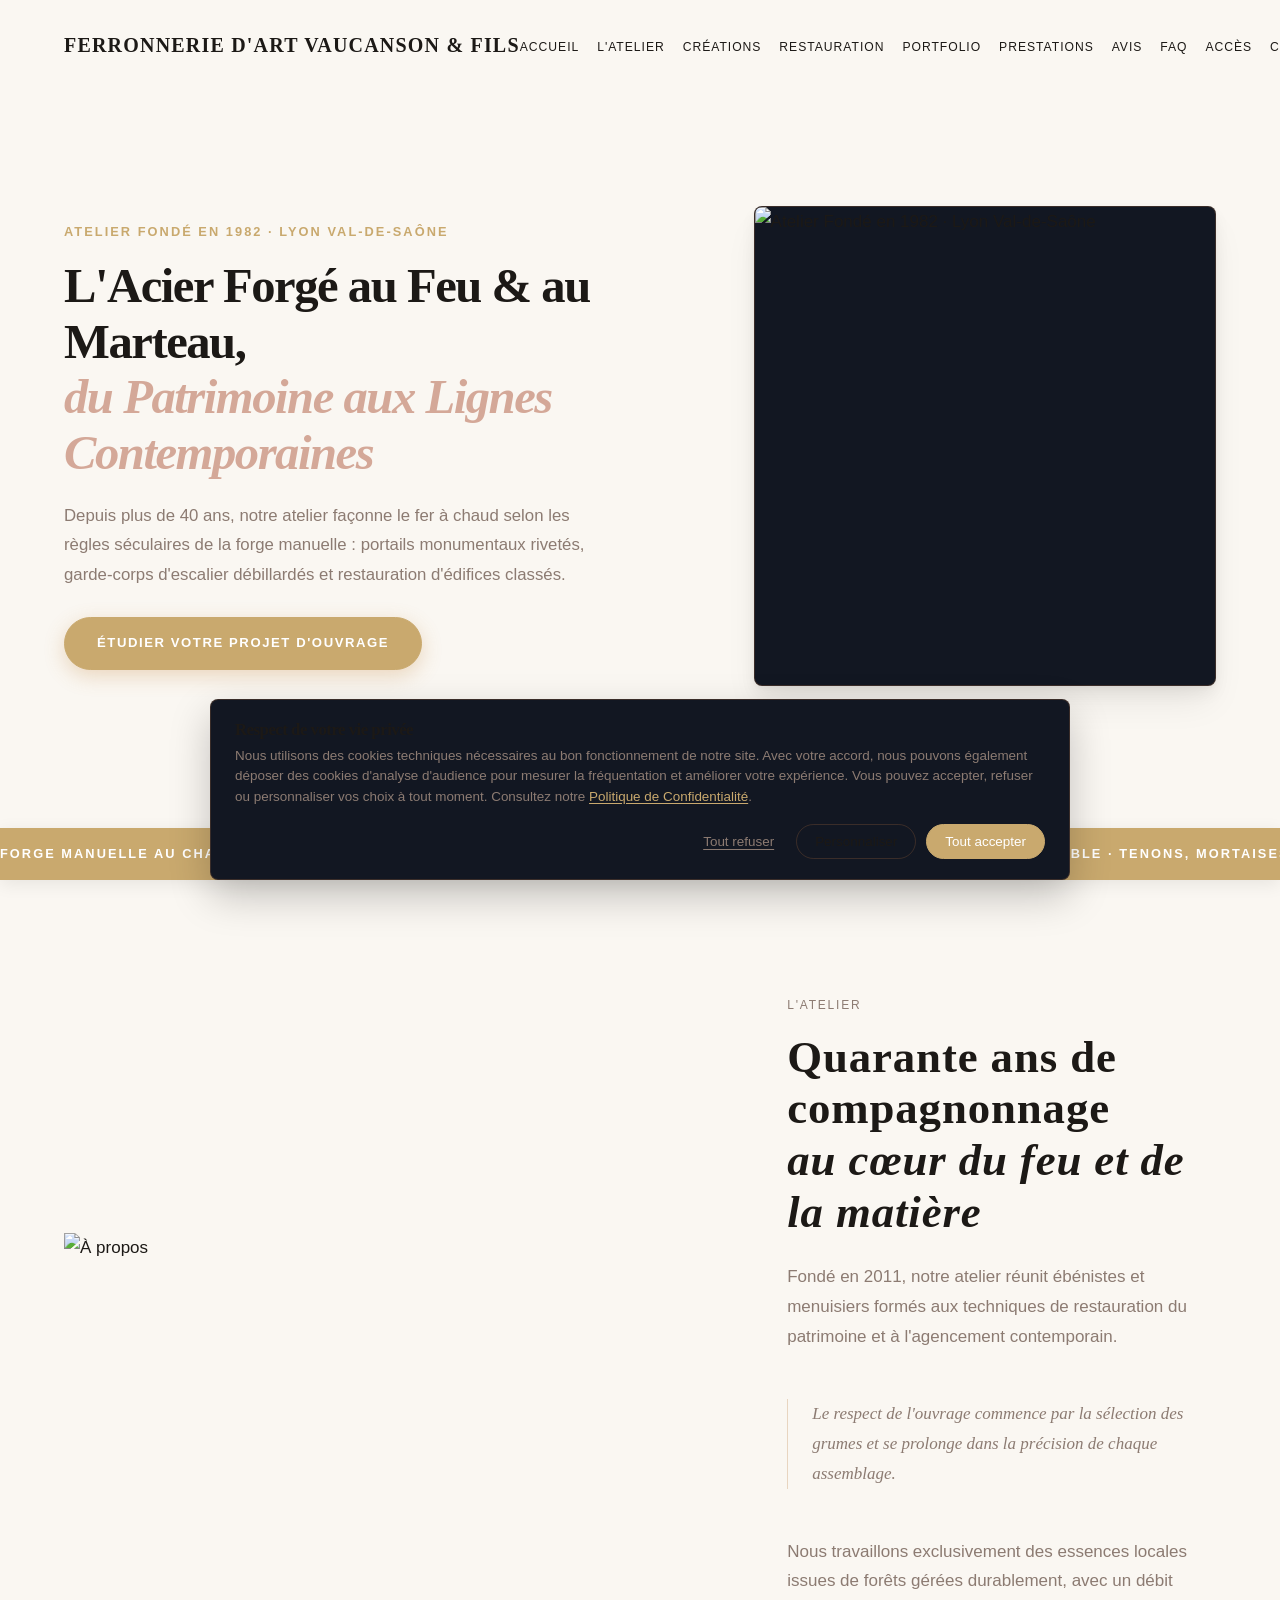
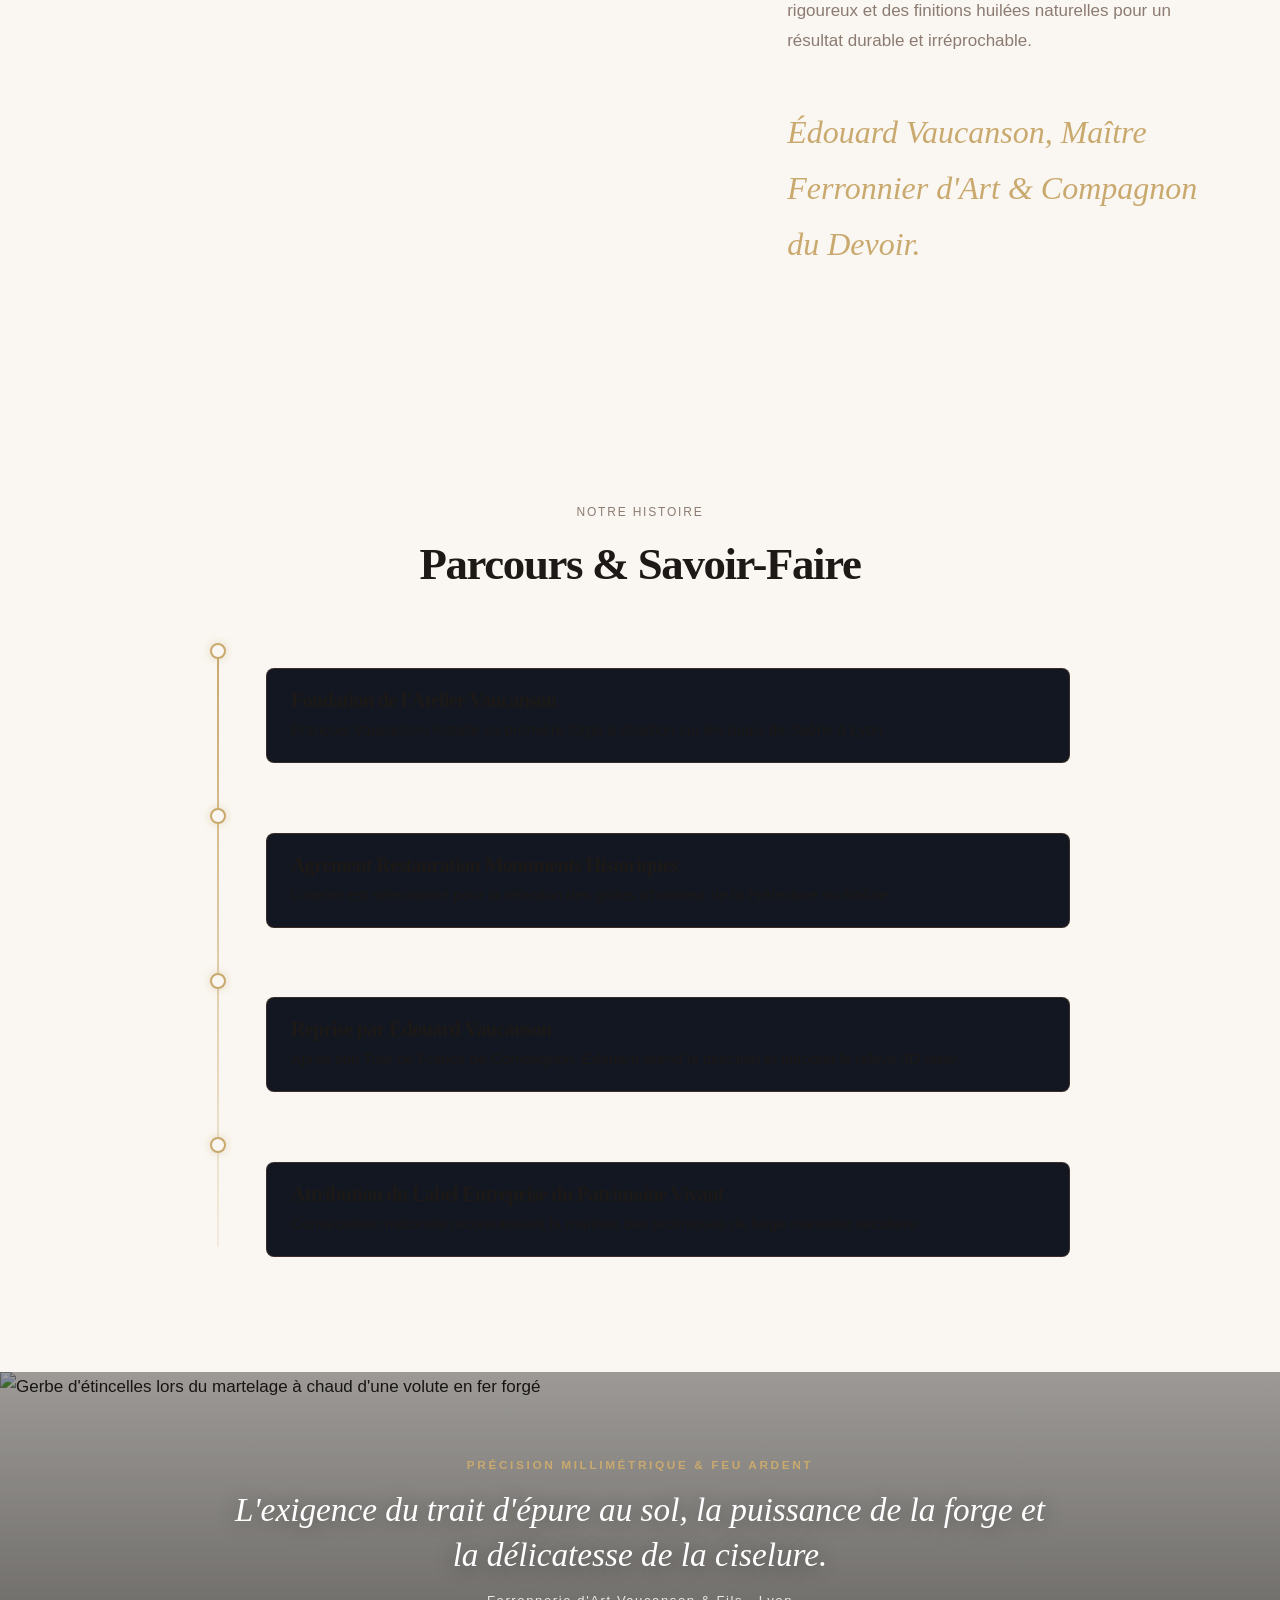
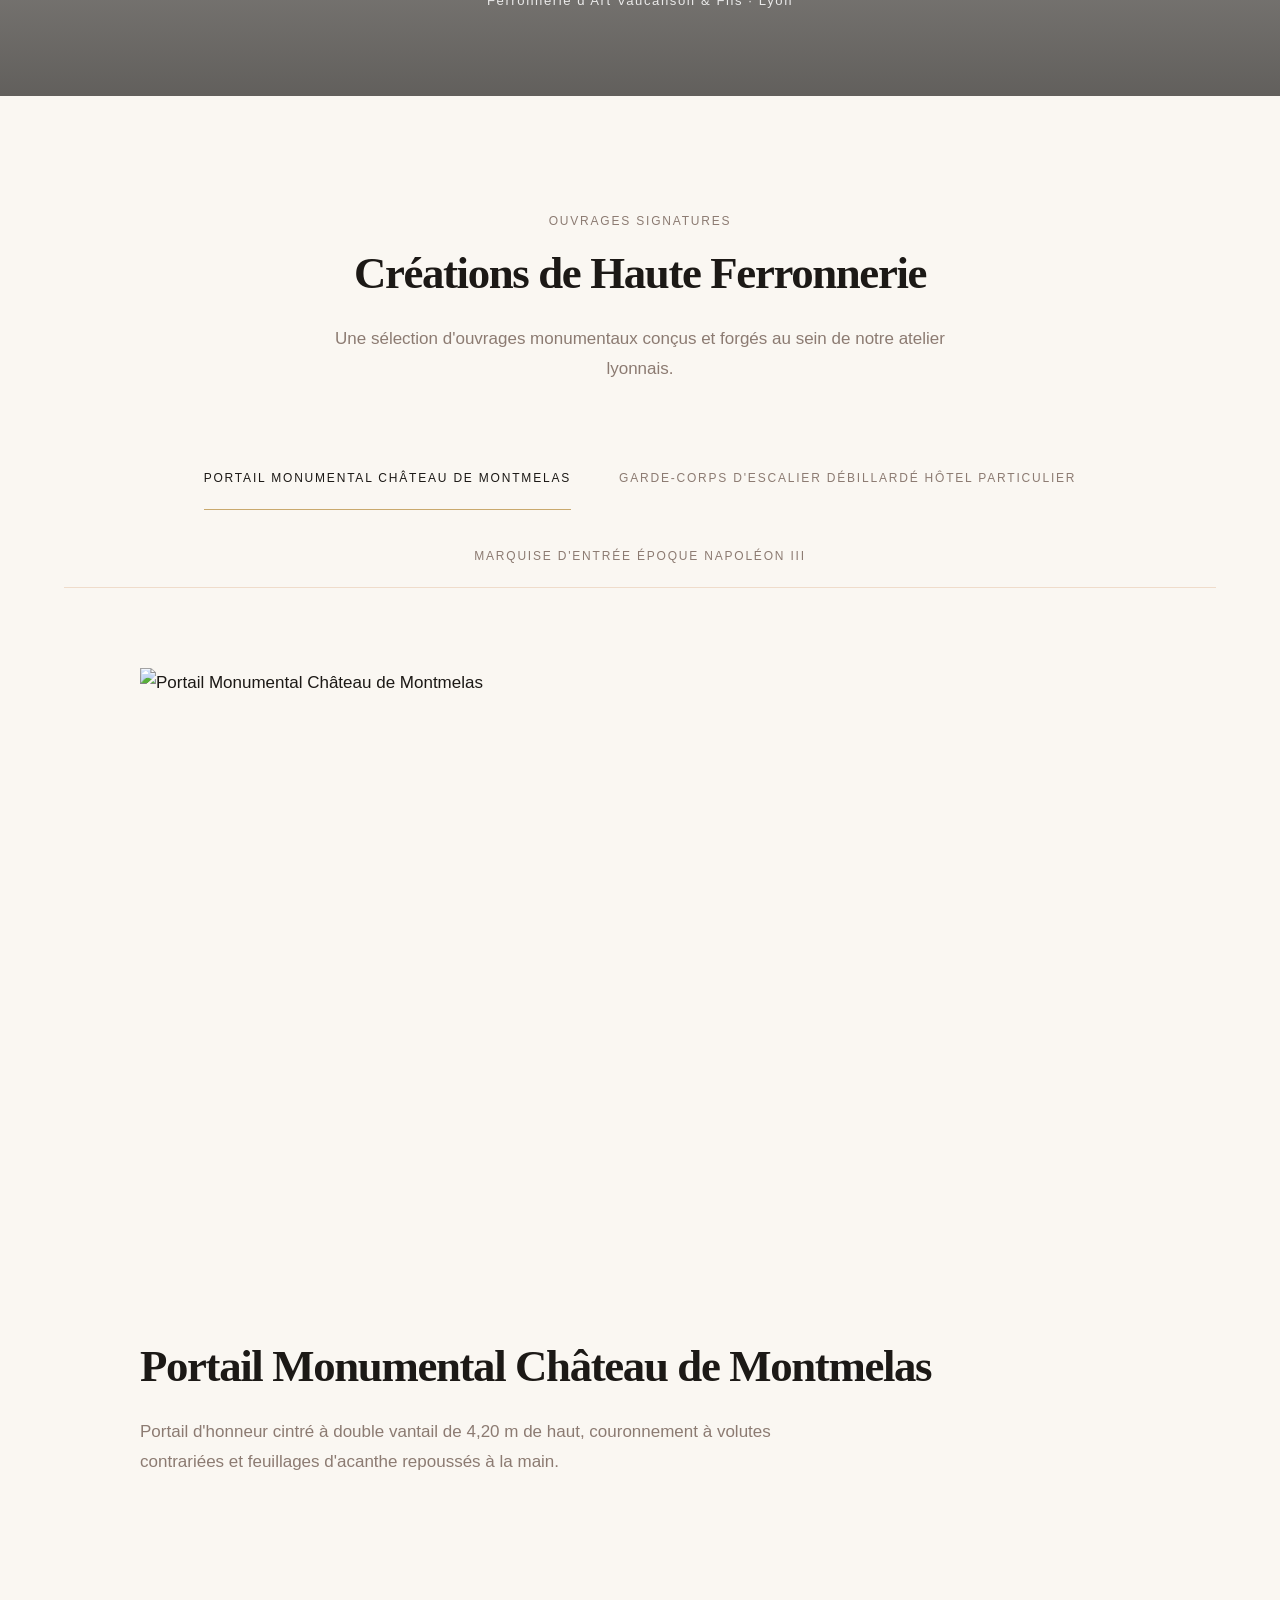
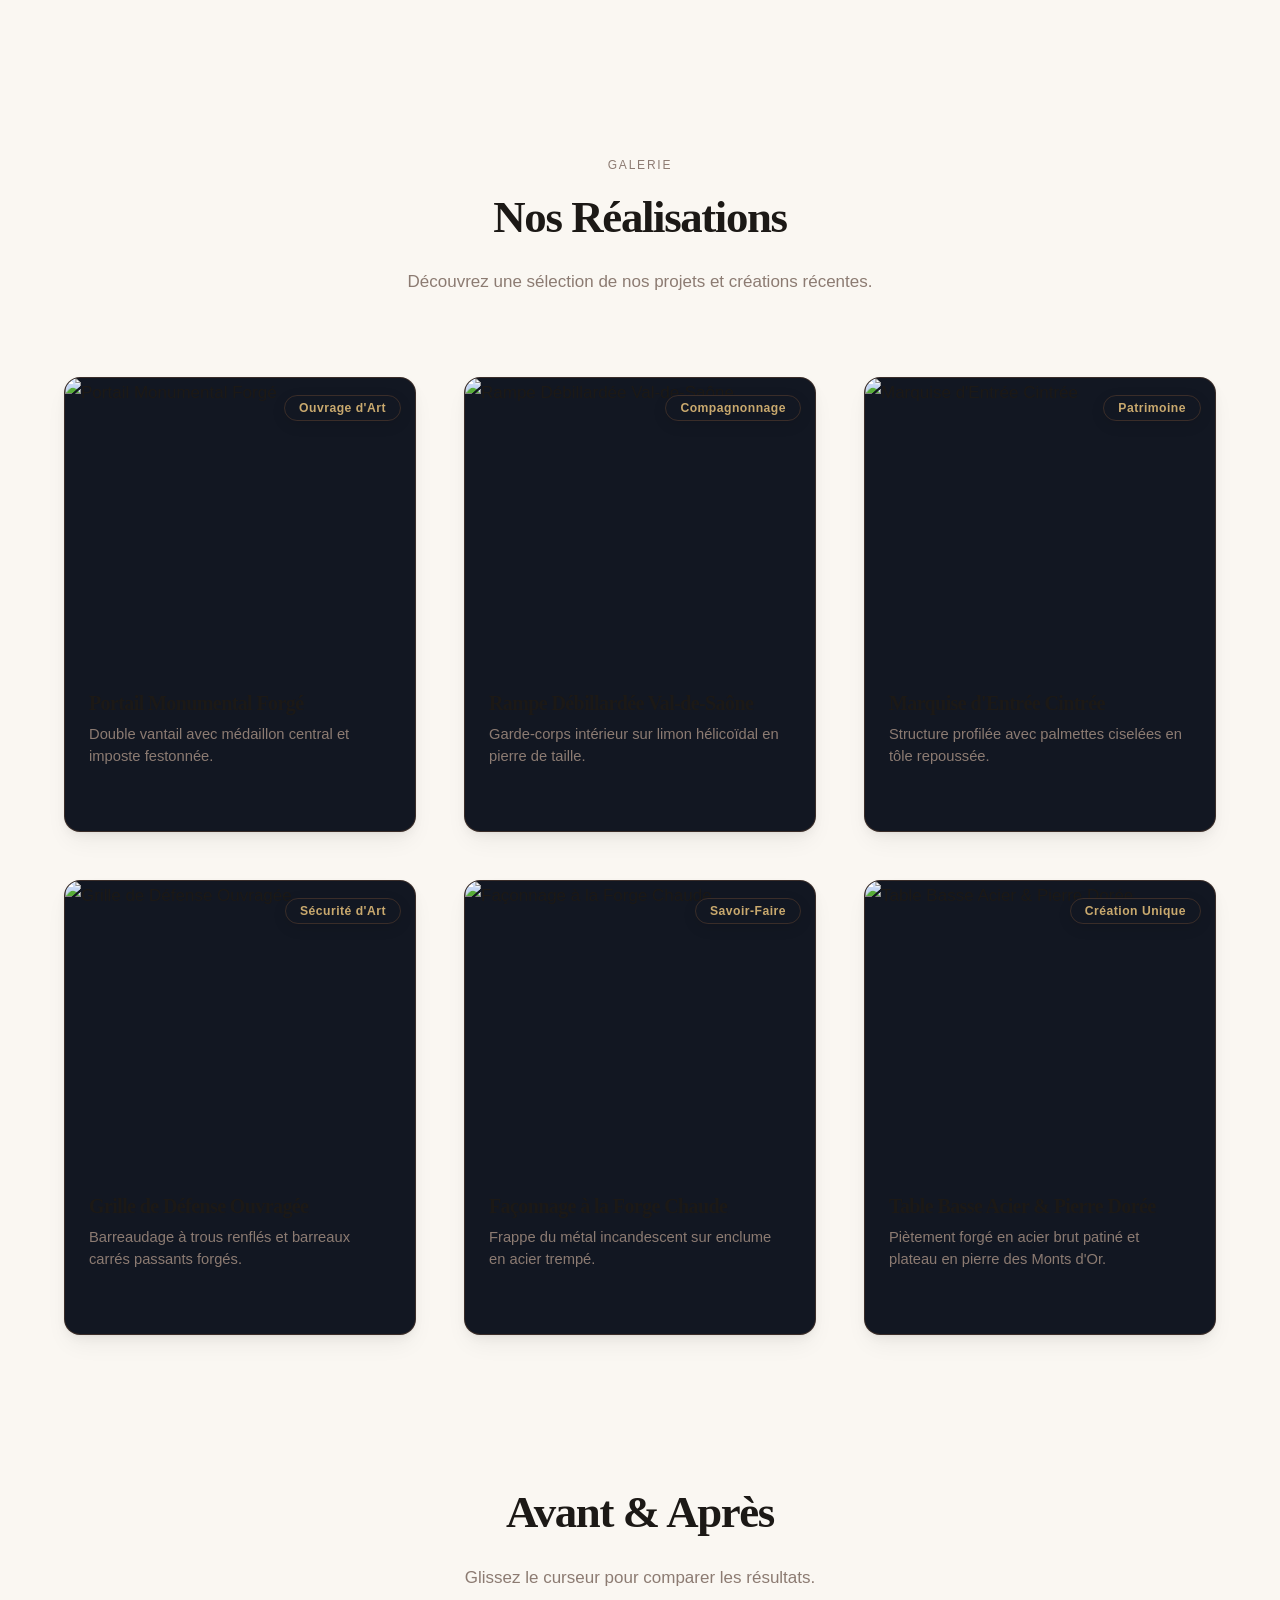
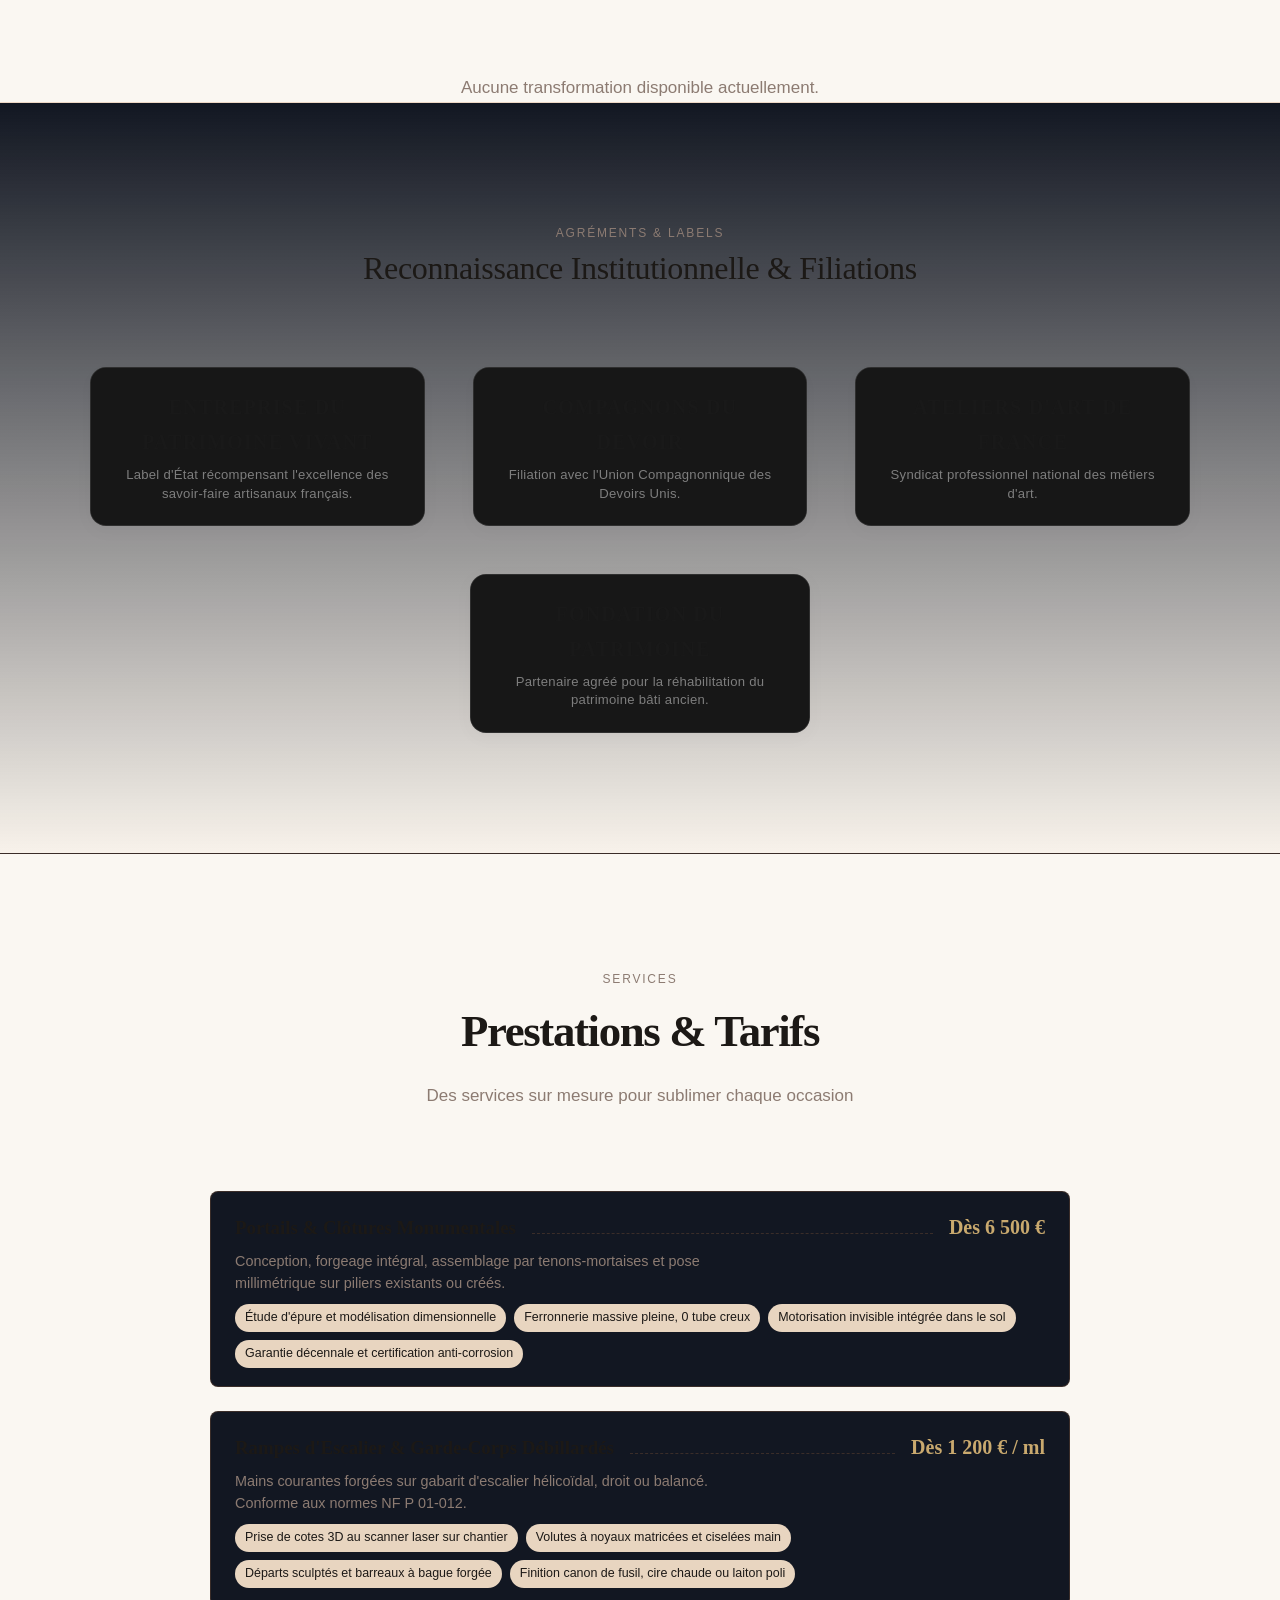
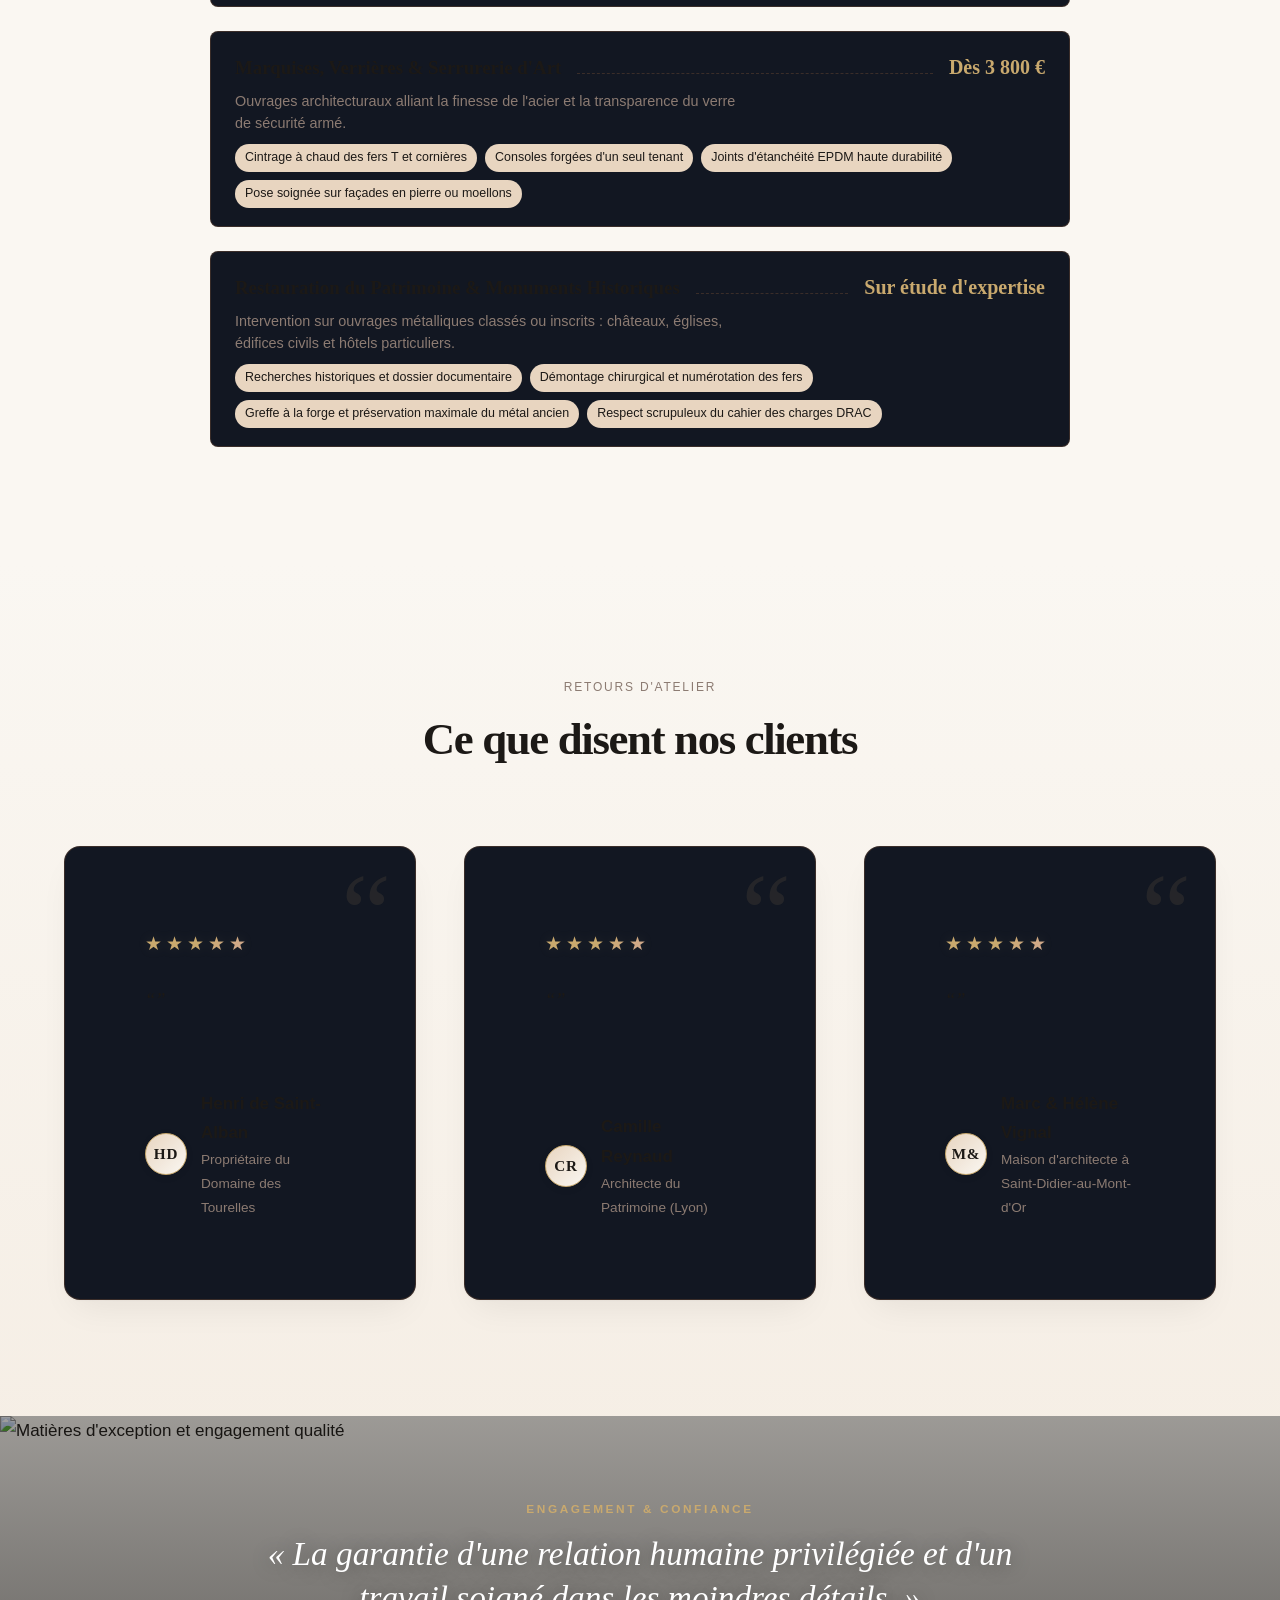
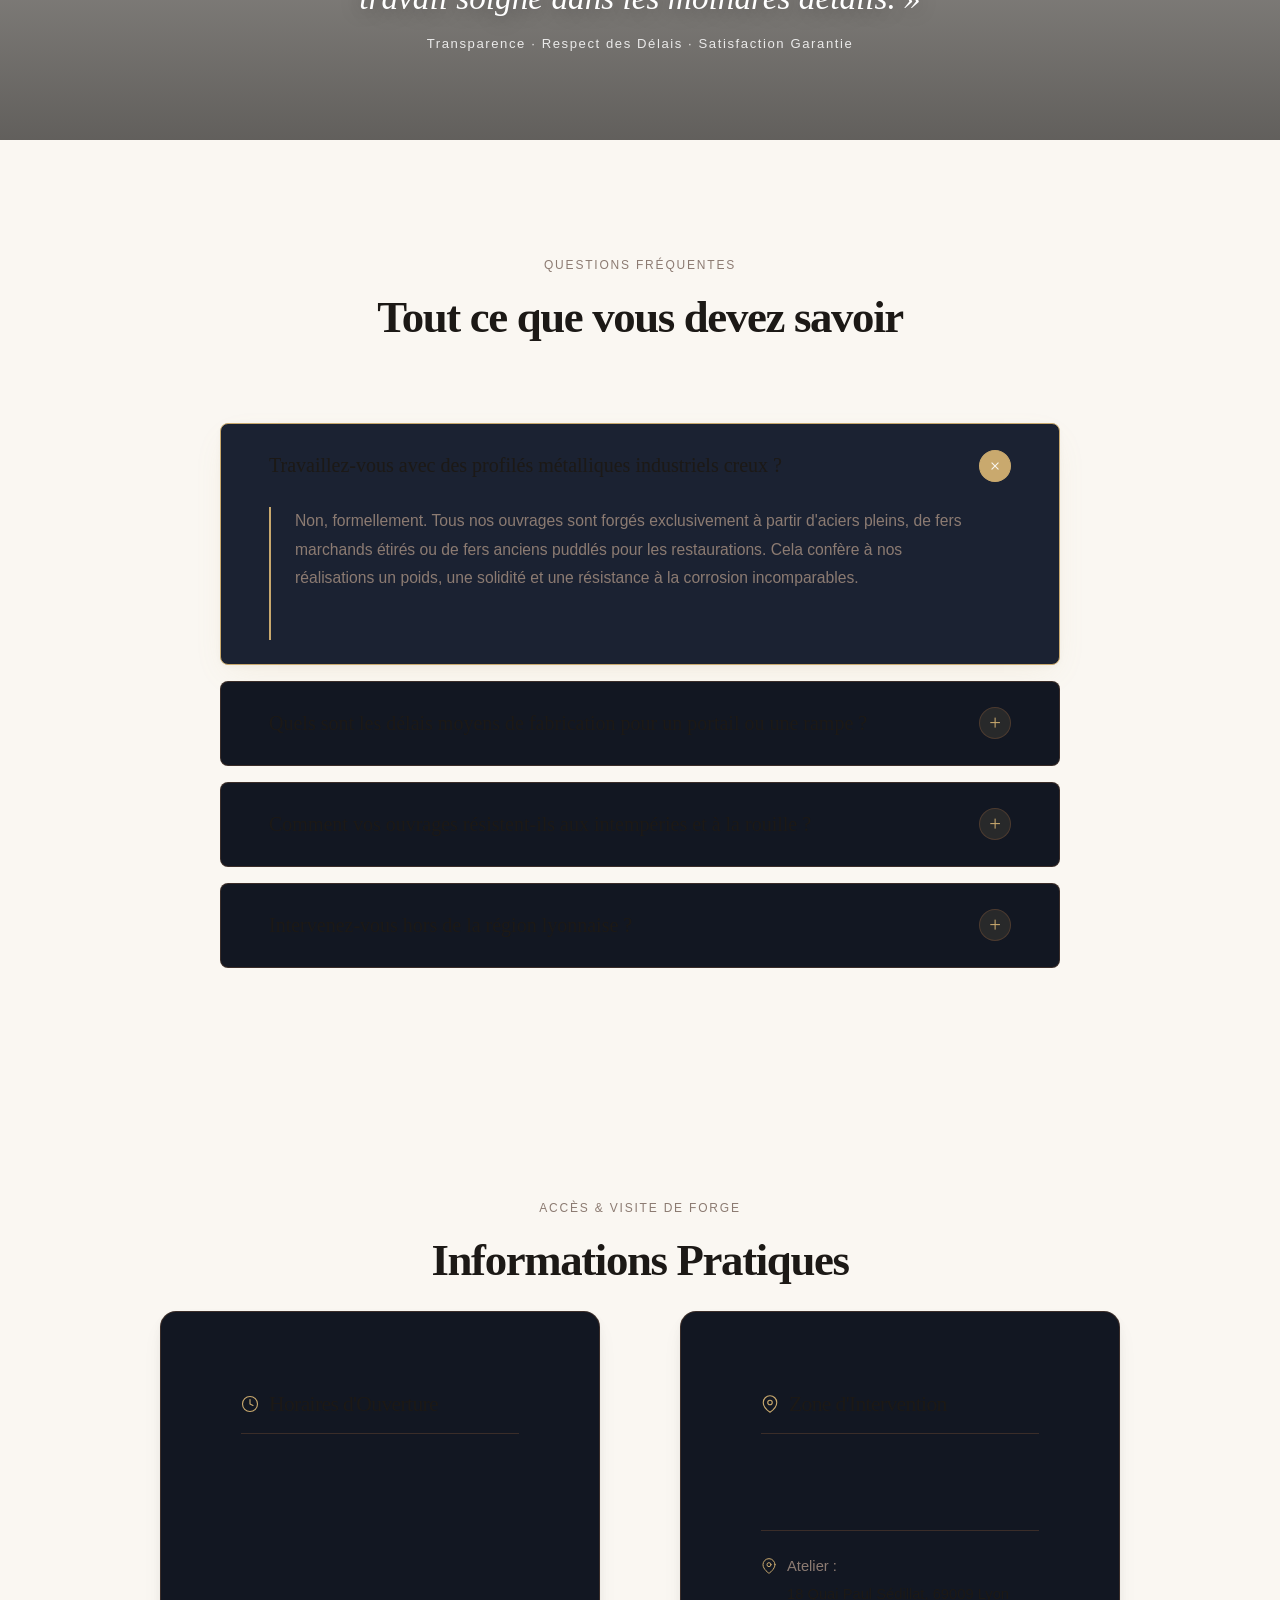
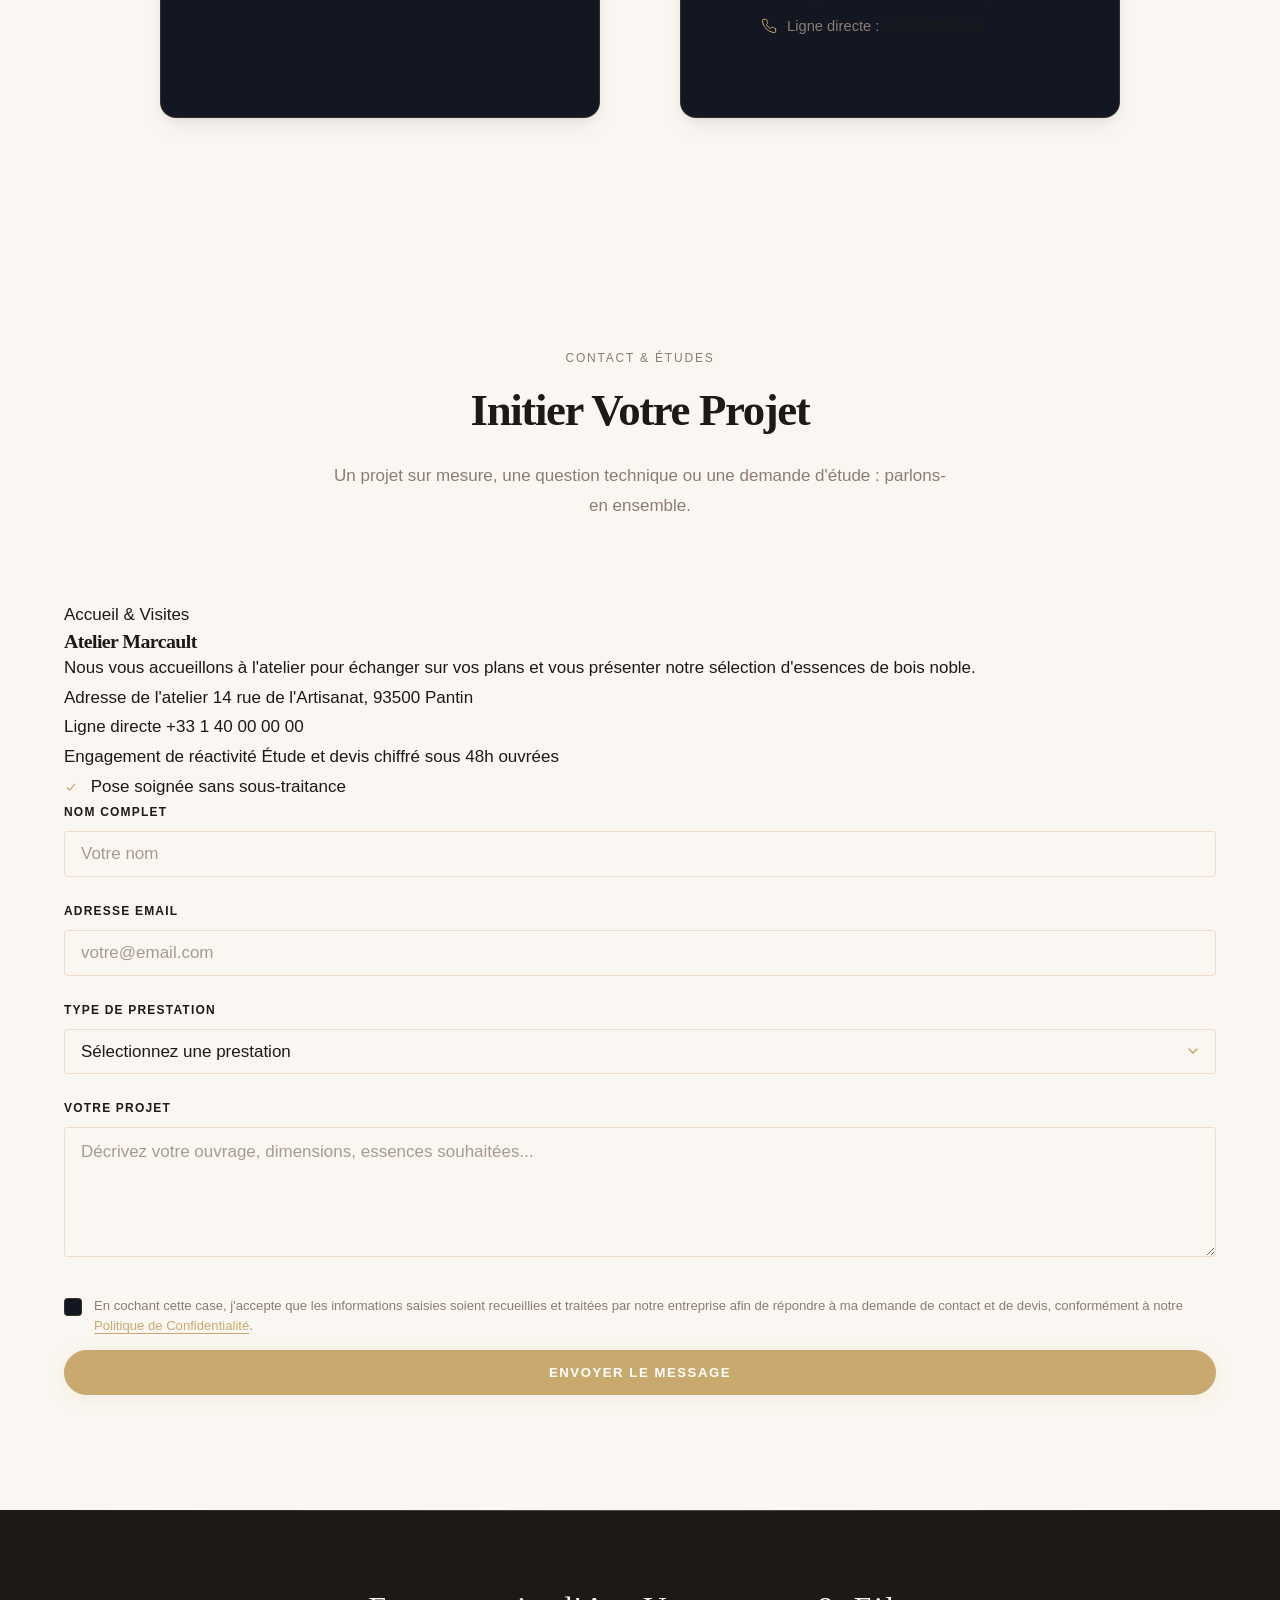
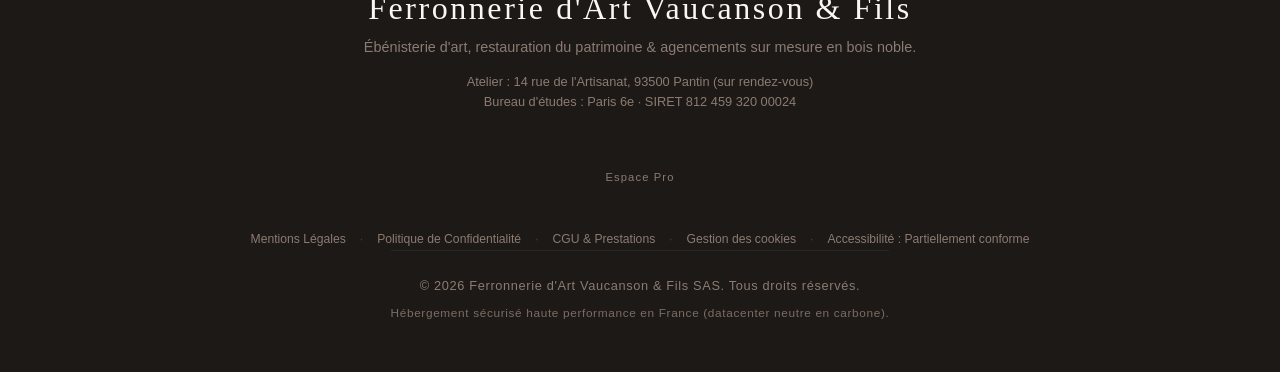
==== index.html @ d4caee3a "Site vitrine Ferronnerie d'Art Vaucanson & Fils (Lyon) — Test 10 Autonome Firebase" ====
<!DOCTYPE html>
<html lang="fr">
<head>
    <meta charset="UTF-8">
    <meta name="viewport" content="width=device-width, initial-scale=1.0">
    <title>Ferronnerie d'Art Vaucanson & Fils | Forge Traditionnelle & Patrimoine Lyon</title>
    <meta name="description" content="Atelier de Maîtres Ferronniers d'Art à Lyon : forge au feu, portails monumentaux, garde-corps débillardés, marquises d'exception et restauration Monuments Historiques.">

    <!-- Google Fonts — Syne + Plus Jakarta Sans -->
    <link rel="preconnect" href="https://fonts.googleapis.com">
    <link rel="preconnect" href="https://fonts.gstatic.com" crossorigin>
    <link href="https://fonts.googleapis.com/css2?family=Plus+Jakarta+Sans:wght@300;400;500;600;700&family=Syne:wght@500;600;700;800&display=swap" rel="stylesheet">

    <!-- Favicon & Identité Visuelle -->
    <link rel="icon" type="image/svg+xml" href="assets/favicon.svg">

    <link rel="stylesheet" href="css/tokens.css">
    <link rel="stylesheet" href="css/public.css">

    <!-- [AUTONOME_ONLY_START] -->
    <!-- Firebase SDK (Firestore) -->
    <script src="https://www.gstatic.com/firebasejs/8.10.1/firebase-app.js"></script>
    <script src="https://www.gstatic.com/firebasejs/8.10.1/firebase-firestore.js"></script>
    <!-- [AUTONOME_ONLY_END] -->
</head>
<body>
    <!-- ═══════════════════════════════════
         NAVBAR
    ═══════════════════════════════════ -->
    <nav class="navbar" id="navbar">
        <div class="navbar-inner">
            <a href="#accueil" class="logo">Vaucanson & Fils</a>
            <ul class="nav-links">
                <li><a href="#accueil">Accueil</a></li>
                <li><a href="#apropos">L'Atelier</a></li>
                <li><a href="#looks">Créations</a></li>
                <li><a href="#glow-slider-section">Restauration</a></li>
                <li><a href="#gallery">Portfolio</a></li>
                <li><a href="#prestations">Prestations</a></li>
                <li><a href="#temoignages">Avis</a></li>
                <li><a href="#faq">FAQ</a></li>
                <li><a href="#infos-pratiques">Accès</a></li>
                <li><a href="#contact">Contact</a></li>
            </ul>
            <div class="nav-actions" style="display:flex; align-items:center; gap:10px;">
                <button type="button" id="langToggle" class="lang-toggle-btn" aria-label="Changer de langue" style="display: none;">
                    <span class="lang-text" id="langToggleText">EN</span>
                </button>
            </div>
            <div class="hamburger" id="hamburger">
                <span></span><span></span><span></span>
            </div>
        </div>
    </nav>

    <!-- ═══════════════════════════════════
         HERO — Cinemagraph / Split Screen
    ═══════════════════════════════════ -->
    <header id="accueil" class="hero">
        <div class="hero-container">
            <div class="hero-content">
                <span class="hero-eyebrow">Atelier Fondé en 1982 · Lyon Val-de-Saône</span>
                <h1>L'Acier Forgé au Feu & au Marteau,<br><em>du Patrimoine aux Lignes Contemporaines</em></h1>
                <p class="hero-description">
                    Depuis plus de 40 ans, notre atelier façonne le fer à chaud selon les règles séculaires de la forge manuelle : portails monumentaux rivetés, garde-corps d'escalier débillardés et restauration d'édifices classés.
                </p>
                <div class="hero-cta-group">
                    <a href="#contact" class="btn-primary" id="hero-cta">Étudier votre projet d'ouvrage</a>
                </div>
            </div>

            <div class="hero-media">
                <img src="https://images.unsplash.com/photo-1504917599217-d4dc5ebe6122?auto=format&fit=crop&w=1920&q=80"
                     alt="Forgeage au marteau-pilon et enclume à la Ferronnerie Vaucanson"
                     fetchpriority="high">
            </div>
        </div>

        <div class="hero-overlay"></div>

        <div class="hero-scroll-indicator">
            <span>Découvrir</span>
            <div class="scroll-line"></div>
        </div>
    </header>

    <!-- ═══════════════════════════════════
         TICKER BANNER (Bandeau Défilant Éditorial)
    ═══════════════════════════════════ -->
    <div class="ticker-banner" id="banderole-ticker" aria-hidden="true">
        <div class="ticker-track">
            <div class="ticker-content" id="ticker-content-primary">
                <span>CHÊNE MASSIF DE FRANCE</span>
                <span class="bullet">·</span>
                <span>NOYER & FRÊNE D'ORIGINE CONTRÔLÉE</span>
                <span class="bullet">·</span>
                <span>ASSEMBLAGES TRADITIONNELS À TENONS</span>
                <span class="bullet">·</span>
                <span>ATELIER DE FABRICATION EN ÎLE-DE-FRANCE</span>
                <span class="bullet">·</span>
                <span>DEVIS CHIFFRÉ & DÉTAILLÉ SOUS 48H</span>
                <span class="bullet">·</span>
            </div>
            <div class="ticker-content" id="ticker-content-secondary" aria-hidden="true">
                <span>CHÊNE MASSIF DE FRANCE</span>
                <span class="bullet">·</span>
                <span>NOYER & FRÊNE D'ORIGINE CONTRÔLÉE</span>
                <span class="bullet">·</span>
                <span>ASSEMBLAGES TRADITIONNELS À TENONS</span>
                <span class="bullet">·</span>
                <span>ATELIER DE FABRICATION EN ÎLE-DE-FRANCE</span>
                <span class="bullet">·</span>
                <span>DEVIS CHIFFRÉ & DÉTAILLÉ SOUS 48H</span>
                <span class="bullet">·</span>
            </div>
        </div>
    </div>

    <!-- ═══════════════════════════════════
         ABOUT — Split Screen
    ═══════════════════════════════════ -->
    <section id="apropos" class="section">
        <div class="container about-container">
            <div class="about-image reveal about-image-parallax">
                <img src="https://images.unsplash.com/photo-1497366216548-37526070297c?auto=format&fit=crop&w=800&q=80"
                     alt="Présentation de l'atelier de menuiserie"
                     loading="lazy"
                     class="parallax-element"
                     data-parallax-speed="0.08">
            </div>
            <div class="about-text reveal">
                <span class="eyebrow">L'Atelier</span>
                <h2>Quinze années de pratique,<br>au service de la belle matière</h2>
                <p>Fondé en 2011, notre atelier réunit ébénistes et menuisiers formés aux techniques de restauration du patrimoine et à l'agencement contemporain.</p>

                <p class="pull-quote">Le respect de l'ouvrage commence par la sélection des grumes et se prolonge dans la précision de chaque assemblage.</p>

                <p>Nous travaillons exclusivement des essences locales issues de forêts gérées durablement, avec un débit rigoureux et des finitions huilées naturelles pour un résultat durable et irréprochable.</p>

                <div class="about-signature" id="about-signature">Julien Marcault, Maître Artisan.</div>
            </div>
        </div>
    </section>

    <!-- ═══════════════════════════════════
         TIMELINE / HISTORIQUE & PARCOURS (CAND-04 - Optionnel)
    ═══════════════════════════════════ -->
    <section id="parcours" class="section section-timeline" style="display: none;">
        <div class="container">
            <span class="eyebrow section-eyebrow" style="text-align:center;">Notre Histoire</span>
            <h2 class="section-title">Parcours & Savoir-Faire</h2>
            <div class="timeline-container" id="timeline-container">
                <!-- Injecté dynamiquement par SectionRenderer -->
            </div>
        </div>
    </section>

    <!-- ═══════════════════════════════════
         CINEMAGRAPH TRANSITION — BANNER 1
    ═══════════════════════════════════ -->
    <div class="cine-banner" id="banderole-transition-1">
        <img src="https://images.unsplash.com/photo-1513694203232-719a280e022f?auto=format&fit=crop&w=1920&q=80"
             alt="Visuel d'ambiance et savoir-faire"
             loading="lazy">
        <div class="cine-banner-overlay"></div>
        <div class="cine-banner-content">
            <span class="cine-banner-eyebrow">Excellence & Passion</span>
            <p class="cine-banner-quote">« Allier l'exigence du geste artisanal à l'émotion d'un service d'exception. »</p>
            <span class="cine-banner-author">Atelier Artisanal · Qualité & Authenticité</span>
        </div>
    </div>

    <!-- ═══════════════════════════════════
         LOOKS SIGNATURE — Editorial (Optionnel)
    ═══════════════════════════════════ -->
    <section id="looks" class="section looks-section">
        <div class="container">
            <span class="eyebrow reveal" style="text-align:center;">Collection</span>
            <h2 class="section-title reveal">Créations Signatures</h2>
            <p class="section-subtitle reveal">Découvrez une sélection de nos créations et styles exclusifs.</p>

            <!-- Editorial Tabs -->
            <div class="looks-tabs reveal" id="looks-tabs" role="tablist">
                <!-- Dynamically generated -->
            </div>

            <!-- Look Panels -->
            <div class="looks-panels" id="looks-panels">
                <p style="text-align:center; color:var(--color-text-muted, var(--texte-secondaire));">Chargement des looks...</p>
            </div>
        </div>
    </section>

    <!-- ═══════════════════════════════════
         GALERIE PORTFOLIO (Dynamique)
    ═══════════════════════════════════ -->
    <section id="gallery" class="section gallery-section">
        <div class="container">
            <span class="eyebrow reveal" style="text-align:center;">Galerie</span>
            <h2 class="section-title reveal">Nos Réalisations</h2>
            <p class="section-subtitle reveal">Découvrez une sélection de nos projets et créations récentes.</p>
            <div class="gallery-grid reveal-stagger" id="gallery-grid">
                <div style="grid-column: 1/-1; text-align: center; color: var(--color-text-muted, var(--texte-secondaire));">Chargement de la galerie...</div>
            </div>
        </div>
    </section>

    <!-- ═══════════════════════════════════
         GLOW SLIDER — Avant/Après
    ═══════════════════════════════════ -->
    <section class="section glow-slider-section" id="glow-slider-section">
        <div class="container">
            <span class="eyebrow reveal" style="text-align:center;">Comparateur</span>
            <h2 class="section-title reveal">Avant & Après</h2>
            <p class="section-subtitle reveal">Glissez le curseur pour comparer les résultats.</p>
        </div>

        <div class="container">
            <!-- Dynamic sliders container -->
            <div id="ba-sliders-container">
                <p style="text-align:center; color:var(--color-text-muted, var(--texte-secondaire));">Chargement des transformations...</p>
            </div>

            <!-- Navigation dots for multiple sliders -->
            <div class="ba-nav" id="ba-nav" style="display:none;">
                <!-- Generated dynamically -->
            </div>
        </div>
    </section>

    <!-- ═══════════════════════════════════
         MARQUES PARTENAIRES & PRODUITS D'EXCEPTION (Optionnel)
    ═══════════════════════════════════ -->
    <section id="partenaires" class="section-partners">
        <div class="container">
            <span class="eyebrow reveal" style="text-align:center;">Labels & Réseau</span>
            <h2 class="partners-title reveal">Partenaires & Engagements</h2>
            <div class="partners-grid reveal-stagger" id="partners-grid">
                <!-- Injecté dynamiquement par SectionRenderer -->
            </div>
        </div>
    </section>

    <!-- ═══════════════════════════════════
         MÉTHODE / PROCESSUS EN ÉTAPES (Optionnel)
    ═══════════════════════════════════ -->
    <section id="methode" class="section section-process">
        <div class="container">
            <span class="eyebrow section-eyebrow" style="text-align:center;">Notre approche</span>
            <h2 class="section-title">Une méthode claire & éprouvée</h2>
            <div class="process-grid" id="process-grid">
                <!-- Injecté dynamiquement par SectionRenderer -->
            </div>
        </div>
    </section>

    <!-- ═══════════════════════════════════
         PRESTATIONS
    ═══════════════════════════════════ -->
    <section id="prestations" class="section">
        <div class="container">
            <span class="eyebrow reveal" style="text-align:center;">Services</span>
            <h2 class="section-title reveal">Prestations & Tarifs</h2>
            <p class="section-subtitle reveal">Des services sur mesure pour sublimer chaque occasion</p>
            <div class="services-grid reveal-stagger" id="services-grid">
                <!-- Injecté dynamiquement par JS -->
                <div style="grid-column: 1/-1; text-align: center; color: var(--color-text-muted, var(--texte-secondaire));">Chargement des prestations...</div>
            </div>
        </div>
    </section>

    <!-- ═══════════════════════════════════
         TÉMOIGNAGES & AVIS CLIENTS (Optionnel)
    ═══════════════════════════════════ -->
    <section id="temoignages" class="section section-testimonials">
        <div class="container">
            <span class="eyebrow" style="text-align:center;">Retours d'Atelier</span>
            <h2 class="section-title">Ce que disent nos clients</h2>
            <div class="testimonials-grid" id="testimonials-grid">
                <!-- Injecté dynamiquement par SectionRenderer -->
            </div>
        </div>
    </section>

    <!-- ═══════════════════════════════════
         CINEMAGRAPH TRANSITION — BANNER 2 (Réassurance & Engagement)
    ═══════════════════════════════════ -->
    <div class="cine-banner" id="banderole-transition-2">
        <img src="https://images.unsplash.com/photo-1542838132-92c53300491e?auto=format&fit=crop&w=1920&q=80"
             alt="Matières d'exception et engagement qualité"
             loading="lazy">
        <div class="cine-banner-overlay"></div>
        <div class="cine-banner-content">
            <span class="cine-banner-eyebrow">Engagement & Confiance</span>
            <p class="cine-banner-quote">« La garantie d'une relation humaine privilégiée et d'un travail soigné dans les moindres détails. »</p>
            <span class="cine-banner-author">Transparence · Respect des Délais · Satisfaction Garantie</span>
        </div>
    </div>

    <!-- ═══════════════════════════════════
         FOIRE AUX QUESTIONS (FAQ - Optionnel)
    ═══════════════════════════════════ -->
    <section id="faq" class="section section-faq">
        <div class="container">
            <span class="eyebrow" style="text-align:center;">Questions Fréquentes</span>
            <h2 class="section-title">Tout ce que vous devez savoir</h2>
            <div class="faq-accordion" id="faq-accordion">
                <!-- Injecté dynamiquement par SectionRenderer -->
            </div>
        </div>
    </section>

    <!-- ═══════════════════════════════════
         INFOS PRATIQUES, HORAIRES & ZONE (Optionnel)
    ═══════════════════════════════════ -->
    <section id="infos-pratiques" class="section section-practical-info">
        <div class="container">
            <span class="eyebrow" style="text-align:center;">Informations</span>
            <h2 class="section-title">Disponibilités & Zone d'Action</h2>
            
            <div class="status-pill-container">
                <div class="live-status-pill">
                    <span class="status-pulse-dot"></span>
                    <span class="status-text">Disponible pour prise de rendez-vous</span>
                </div>
            </div>

            <div class="practical-info-grid">
                <div class="practical-card hours-card">
                    <h3 class="practical-card-title">
                        <svg class="practical-icon-svg" viewBox="0 0 24 24" width="18" height="18" fill="none" stroke="currentColor" stroke-width="1.5" stroke-linecap="round" stroke-linejoin="round"><circle cx="12" cy="12" r="10"/><polyline points="12 6 12 12 16 14"/></svg>
                        <span>Horaires d'Ouverture</span>
                    </h3>
                    <div class="hours-list" id="hours-list">
                        <!-- Injecté dynamiquement -->
                    </div>
                </div>
                <div class="practical-card area-card">
                    <h3 class="practical-card-title">
                        <svg class="practical-icon-svg" viewBox="0 0 24 24" width="18" height="18" fill="none" stroke="currentColor" stroke-width="1.5" stroke-linecap="round" stroke-linejoin="round"><path d="M21 10c0 7-9 13-9 13s-9-6-9-13a9 9 0 0 1 18 0z"/><circle cx="12" cy="10" r="3"/></svg>
                        <span>Zone d'Intervention</span>
                    </h3>
                    <div class="areas-badges" id="areas-badges">
                        <!-- Injecté dynamiquement -->
                    </div>
                    <div class="direct-contact-box">
                        <div class="contact-info-item">
                            <svg class="contact-info-svg" viewBox="0 0 24 24" width="16" height="16" fill="none" stroke="currentColor" stroke-width="1.5" stroke-linecap="round" stroke-linejoin="round"><path d="M21 10c0 7-9 13-9 13s-9-6-9-13a9 9 0 0 1 18 0z"/><circle cx="12" cy="10" r="3"/></svg>
                            <div class="contact-info-content">
                                <span class="contact-info-label">Adresse :</span>
                                <a id="info-address" class="contact-info-value" href="#contact">Sur rendez-vous</a>
                            </div>
                        </div>
                        <div class="contact-info-item">
                            <svg class="contact-info-svg" viewBox="0 0 24 24" width="16" height="16" fill="none" stroke="currentColor" stroke-width="1.5" stroke-linecap="round" stroke-linejoin="round"><path d="M22 16.92v3a2 2 0 0 1-2.18 2 19.79 19.79 0 0 1-8.63-3.07 19.5 19.5 0 0 1-6-6 19.79 19.79 0 0 1-3.07-8.67A2 2 0 0 1 4.11 2h3a2 2 0 0 1 2 1.72 12.84 12.84 0 0 0 .7 2.81 2 2 0 0 1-.45 2.11L8.09 9.91a16 16 0 0 0 6 6l1.27-1.27a2 2 0 0 1 2.11-.45 12.84 12.84 0 0 0 2.81.7A2 2 0 0 1 22 16.92z"/></svg>
                            <div class="contact-info-content">
                                <span class="contact-info-label">Téléphone direct :</span>
                                <a id="info-phone" class="contact-info-value" href="#contact">Nous contacter</a>
                            </div>
                        </div>
                    </div>
                </div>
            </div>
        </div>
    </section>

    <!-- ═══════════════════════════════════
         CONTACT
    ═══════════════════════════════════ -->
    <section id="contact" class="section contact-section">
        <div class="container">
            <span class="eyebrow reveal" style="text-align:center;">Contact & Études</span>
            <h2 class="section-title reveal">Initier Votre Projet</h2>
            <p class="section-subtitle reveal">Un projet sur mesure, une question technique ou une demande d'étude : parlons-en ensemble.</p>

            <div class="contact-layout-split">
                <!-- Colonne Gauche : Ancrage Réel & Engagements (40%) -->
                <div class="contact-aside reveal">
                    <div class="contact-card-info">
                        <span class="contact-card-badge">Accueil & Visites</span>
                        <h3>Atelier Marcault</h3>
                        <p class="contact-card-desc">Nous vous accueillons à l'atelier pour échanger sur vos plans et vous présenter notre sélection d'essences de bois noble.</p>

                        <div class="contact-details-list">
                            <div class="contact-detail-item">
                                <span class="contact-detail-label">Adresse de l'atelier</span>
                                <span class="contact-detail-value">14 rue de l'Artisanat, 93500 Pantin</span>
                            </div>
                            <div class="contact-detail-item">
                                <span class="contact-detail-label">Ligne directe</span>
                                <a href="tel:+33140000000" class="contact-detail-value">+33 1 40 00 00 00</a>
                            </div>
                            <div class="contact-detail-item">
                                <span class="contact-detail-label">Engagement de réactivité</span>
                                <span class="contact-detail-value">Étude et devis chiffré sous 48h ouvrées</span>
                            </div>
                        </div>

                        <div class="contact-guarantee-pill">
                            <svg class="check-icon-svg" viewBox="0 0 16 16" width="14" height="14" fill="none" stroke="currentColor" stroke-width="1.5"><path d="M3.5 8.5L6.5 11.5L12.5 4.5"/></svg>
                            <span>Pose soignée sans sous-traitance</span>
                        </div>
                    </div>
                </div>

                <!-- Colonne Droite : Formulaire Épuré (60%) -->
                <div class="contact-main reveal">
                    <form id="contact-form" class="contact-form" action="https://formsubmit.co/EMAIL_DESTINATAIRE" method="POST" novalidate>
                        <!-- Configurations FormSubmit & Antispam Honeypot -->
                        <input type="hidden" name="_captcha" value="false">
                        <input type="hidden" name="_template" value="box">
                        <input type="hidden" name="_subject" id="contact-subject" value="Nouveau message depuis votre site web !">
                        <input type="hidden" name="_next" id="contact-next" value="">
                        <input type="text" name="_honey" style="display:none" tabindex="-1" autocomplete="off" aria-hidden="true">

                        <div class="form-group">
                            <label for="name">Nom complet</label>
                            <input type="text" id="name" name="name" placeholder="Votre nom" required>
                        </div>
                        <div class="form-group">
                            <label for="email">Adresse Email</label>
                            <input type="email" id="email" name="email" placeholder="votre@email.com" required>
                        </div>
                        <div class="form-group">
                            <label for="service">Type de prestation</label>
                            <select id="service" name="service" required>
                                <option value="" disabled selected>Sélectionnez une prestation</option>
                            </select>
                        </div>
                        <div class="form-group">
                            <label for="message">Votre projet</label>
                            <textarea id="message" name="message" rows="5" placeholder="Décrivez votre ouvrage, dimensions, essences souhaitées..." required></textarea>
                        </div>
                        <div class="form-rgpd-consent">
                            <input type="checkbox" id="rgpd-consent" name="rgpd_consent" required>
                            <label for="rgpd-consent">En cochant cette case, j'accepte que les informations saisies soient recueillies et traitées par notre entreprise afin de répondre à ma demande de contact et de devis, conformément à notre <a href="#" data-legal-tab="privacy">Politique de Confidentialité</a>.</label>
                        </div>
                        <button type="submit" class="btn-primary" id="contact-submit">Envoyer le message</button>
                    </form>
                </div>
            </div>
        </div>
    </section>

    <!-- ═══════════════════════════════════
         FOOTER
    ═══════════════════════════════════ -->
    <footer>
        <div class="container footer-inner">
            <div class="footer-brand">
                <h3 id="footer-site-name">Atelier Marcault</h3>
                <p id="footer-site-tagline">Ébénisterie d'art, restauration du patrimoine & agencements sur mesure en bois noble.</p>
                <div class="footer-meta-anchor" style="margin-top: 12px; font-size: 0.8rem; color: var(--color-text-muted); line-height: 1.6;">
                    <span>Atelier : 14 rue de l'Artisanat, 93500 Pantin (sur rendez-vous)</span><br>
                    <span>Bureau d'études : Paris 6e · SIRET 812 459 320 00024</span>
                </div>
            </div>

            <!-- [AUTONOME_ONLY_START] -->
            <div class="footer-links">
                <a href="#" id="open-admin-login" class="admin-link">Espace Pro</a>
            </div>
            <!-- [AUTONOME_ONLY_END] -->

            <div class="footer-legal-links">
                <button type="button" class="legal-link-btn" data-legal-tab="mentions">Mentions Légales</button>
                <span class="legal-sep">·</span>
                <button type="button" class="legal-link-btn" data-legal-tab="privacy">Politique de Confidentialité</button>
                <span class="legal-sep">·</span>
                <button type="button" class="legal-link-btn" data-legal-tab="cgu">CGU & Prestations</button>
                <span class="legal-sep">·</span>
                <button type="button" class="legal-link-btn" onclick="window.openCookieSettings && window.openCookieSettings();">Gestion des cookies</button>
                <span class="legal-sep">·</span>
                <button type="button" class="legal-link-btn" data-legal-tab="accessibility">Accessibilité : Partiellement conforme</button>
            </div>

            <div class="footer-bottom" style="display: flex; flex-direction: column; gap: 6px; font-size: 0.8rem; color: var(--color-text-muted);">
                <p id="footer-copyright">&copy; 2026 Atelier Marcault. Tous droits réservés. Réalisation Studio WebExpresso · v2.4.0-artisan.</p>
                <p style="font-size: 0.74rem; opacity: 0.85;">Hébergement sécurisé haute performance en France (datacenter neutre en carbone).</p>
            </div>
        </div>
    </footer>

    <!-- Lightbox Modal -->
    <div id="lightbox" class="lightbox">
        <span class="lightbox-close">&times;</span>
        <div class="lightbox-content" id="lightbox-content"></div>
    </div>

    <!-- [AUTONOME_ONLY_START] -->
    <!-- Admin Login Modal -->
    <div id="admin-login-modal" class="lightbox">
        <div class="lightbox-content" style="background: var(--color-surface, #fff); padding: 40px 28px; text-align: center; position: relative; max-width: 440px; flex-direction: column; border-radius: 12px; box-shadow: 0 10px 30px rgba(0,0,0,0.1);">
            <span class="admin-modal-close" style="position:absolute; top: 16px; right: 20px; font-size: 1.5rem; cursor: pointer; color: var(--color-text-light, #777); line-height: 1;">&times;</span>
            <h2 style="font-family: var(--font-heading, serif); font-size: 1.8rem; font-weight: 300; margin-bottom: 8px; color: var(--color-text, #222);">Accès Pro</h2>
            <p style="margin-bottom: 24px; color: var(--color-text-light, #777); font-size: 0.9rem;">Veuillez entrer votre mot de passe pour accéder à l'espace d'administration.</p>
            <form id="client-admin-login-form" onsubmit="event.preventDefault(); window.AppRoutes && window.AppRoutes.handleModalSubmit(event);" style="display: grid; gap: 15px; width: 100%; text-align: left;">
                <div class="form-group" style="margin: 0;">
                    <div style="display: flex; gap: 8px;">
                        <input type="password" id="client-admin-password" placeholder="Mot de passe" required autocomplete="current-password" style="flex: 1; padding: 12px 14px; border: 1px solid rgba(0,0,0,0.15); border-radius: 8px; font-size: 1rem;">
                        <button type="button" id="client-toggle-password" onclick="var p=document.getElementById('client-admin-password'); if(p){p.type=(p.type==='password'?'text':'password'); this.textContent=(p.type==='text'?'Masquer':'Afficher');}" style="padding: 0 14px; background: rgba(0,0,0,0.04); border: 1px solid rgba(0,0,0,0.15); border-radius: 8px; cursor: pointer; font-size: 0.82rem; font-family: inherit; font-weight: 500; white-space: nowrap;">Afficher</button>
                    </div>
                </div>
                <button type="submit" class="btn-primary" style="width: 100%; padding: 12px; font-size: 1rem; border-radius: 8px; justify-content: center;">Se connecter</button>
            </form>
        </div>
    </div>
    <!-- [AUTONOME_ONLY_END] -->

    <!-- Modale Étude de Cas / Case Study (CAND-06) -->
    <div id="case-study-modal" class="modal-overlay" role="dialog" aria-modal="true" aria-hidden="true">
        <div class="modal-content">
            <div class="modal-header">
                <div class="modal-header-texts">
                    <span class="modal-tag" id="modal-cs-badge"></span>
                    <h3 class="modal-title" id="modal-cs-title"></h3>
                    <p class="modal-subtitle" id="modal-cs-subtitle"></p>
                </div>
                <button type="button" class="modal-close" id="modal-cs-close" aria-label="Fermer la modale">
                    <svg viewBox="0 0 24 24" width="22" height="22" fill="none" stroke="currentColor" stroke-width="2"><line x1="18" y1="6" x2="6" y2="18"/><line x1="6" y1="6" x2="18" y2="18"/></svg>
                </button>
            </div>
            <div class="modal-body">
                <div class="modal-specs" id="modal-cs-specs"></div>
                <div class="modal-description" id="modal-cs-description"></div>
                <div class="modal-gallery" id="modal-cs-gallery"></div>
                <div class="modal-actions" id="modal-cs-actions"></div>
            </div>
        </div>
    </div>

    <!-- ═══════════════════════════════════
         BANDEAU DE CONSENTEMENT COOKIES (RGPD / CNIL)
    ═══════════════════════════════════ -->
    <aside id="cookie-consent-banner" class="cookie-banner" role="dialog" aria-modal="false" aria-label="Gestion des cookies et confidentialité" aria-hidden="true">
        <div class="cookie-banner-content">
            <h3 class="cookie-banner-title">Respect de votre vie privée</h3>
            <p class="cookie-banner-text">
                Nous utilisons des cookies techniques nécessaires au bon fonctionnement de notre site. Avec votre accord, nous pouvons également déposer des cookies d'analyse d'audience pour mesurer la fréquentation et améliorer votre expérience. Vous pouvez accepter, refuser ou personnaliser vos choix à tout moment. Consultez notre <a href="#" data-legal-tab="privacy">Politique de Confidentialité</a>.
            </p>
        </div>
        <div class="cookie-banner-actions">
            <button type="button" class="cookie-btn cookie-btn-tertiary" id="cookie-btn-refuse">Tout refuser</button>
            <button type="button" class="cookie-btn cookie-btn-secondary" id="cookie-btn-customize">Personnaliser</button>
            <button type="button" class="cookie-btn cookie-btn-primary" id="cookie-btn-accept">Tout accepter</button>
        </div>
    </aside>

    <!-- ═══════════════════════════════════
         MODALE DE RÉGLAGE DES COOKIES
    ═══════════════════════════════════ -->
    <div id="cookie-settings-modal" class="cookie-settings-modal" role="dialog" aria-modal="true" aria-label="Préférences des cookies" aria-hidden="true">
        <div class="cookie-settings-content">
            <div class="cookie-settings-header">
                <h3>Préférences relatives aux cookies</h3>
                <button type="button" class="legal-modal-close" id="cookie-settings-close" aria-label="Fermer la fenêtre des cookies">&times;</button>
            </div>
            <div class="cookie-settings-body">
                <div class="cookie-category">
                    <div class="cookie-cat-info">
                        <h4>Cookies Techniques & Essentiels</h4>
                        <p>Indispensables à la navigation, à la sécurité et à la mémorisation de vos consentements légaux. Ils ne peuvent pas être désactivés.</p>
                    </div>
                    <label class="cookie-switch">
                        <input type="checkbox" checked disabled aria-label="Cookies techniques toujours activés">
                        <span class="cookie-slider"></span>
                    </label>
                </div>
                <div class="cookie-category">
                    <div class="cookie-cat-info">
                        <h4>Mesure d'Audience & Statistiques</h4>
                        <p>Permettent d'analyser anonymement le volume des visites afin d'optimiser les performances de notre site.</p>
                    </div>
                    <label class="cookie-switch">
                        <input type="checkbox" id="cookie-opt-analytics" aria-label="Autoriser la mesure d'audience">
                        <span class="cookie-slider"></span>
                    </label>
                </div>
                <div class="cookie-category">
                    <div class="cookie-cat-info">
                        <h4>Contenus Interactifs & Multimédia</h4>
                        <p>Nécessaires à l'affichage de vidéos intégrées, typographies externes ou cartes interactives enrichies.</p>
                    </div>
                    <label class="cookie-switch">
                        <input type="checkbox" id="cookie-opt-multimedia" aria-label="Autoriser les contenus multimédias enrichis">
                        <span class="cookie-slider"></span>
                    </label>
                </div>
            </div>
            <div class="cookie-settings-footer">
                <button type="button" class="cookie-btn cookie-btn-primary" id="cookie-save-settings">Enregistrer mes choix</button>
            </div>
        </div>
    </div>

    <!-- ═══════════════════════════════════
         MODALE JURIDIQUE MULTI-ONGLETS (LCEN / RGPD / CGU / RGAA)
    ═══════════════════════════════════ -->
    <div id="legal-modal" class="legal-modal" role="dialog" aria-modal="true" aria-label="Informations Légales & Conformité" aria-hidden="true">
        <div class="legal-modal-card">
            <div class="legal-modal-header">
                <div class="legal-modal-title-box">
                    <h3>Conformité Juridique & Renseignements Légaux</h3>
                </div>
                <button type="button" class="legal-modal-close" onclick="window.closeLegalModal && window.closeLegalModal();" aria-label="Fermer la fenêtre juridique">&times;</button>
            </div>
            <div class="legal-modal-tabs" role="tablist">
                <button type="button" class="legal-tab-btn active" data-tab="mentions" role="tab" aria-selected="true">Mentions Légales</button>
                <button type="button" class="legal-tab-btn" data-tab="privacy" role="tab" aria-selected="false">Confidentialité & RGPD</button>
                <button type="button" class="legal-tab-btn" data-tab="cgu" role="tab" aria-selected="false">CGU & Prestations</button>
                <button type="button" class="legal-tab-btn" data-tab="accessibility" role="tab" aria-selected="false">Accessibilité</button>
            </div>
            <div class="legal-modal-body">
                <!-- Panneau 1 : Mentions Légales LCEN -->
                <div id="legal-panel-mentions" class="legal-panel active" role="tabpanel">
                    <h4>1. Éditeur du Site Web</h4>
                    <div id="legal-info-publisher">
                        <!-- Rempli dynamiquement par legal-manager.js -->
                    </div>
                    <h4>2. Hébergement Technique du Site</h4>
                    <div id="legal-info-host">
                        <!-- Rempli dynamiquement par legal-manager.js -->
                    </div>
                    <h4>3. Propriété Intellectuelle</h4>
                    <p>L'ensemble des contenus figurant sur ce site (textes, photographies des créations et réalisations, logos, éléments graphiques) est protégé par le droit d'auteur et la législation française et internationale sur la propriété intellectuelle. Toute reproduction, représentation, modification ou diffusion totale ou partielle, sans l'accord écrit préalable, est strictement interdite.</p>
                    <h4>4. Règlement des Litiges & Médiation de la Consommation</h4>
                    <div id="legal-info-mediator">
                        <!-- Rempli dynamiquement par legal-manager.js -->
                    </div>
                </div>

                <!-- Panneau 2 : Confidentialité & RGPD -->
                <div id="legal-panel-privacy" class="legal-panel" role="tabpanel">
                    <h4>Politique de Protection des Données Personnelles</h4>
                    <div id="legal-info-privacy">
                        <!-- Rempli dynamiquement par legal-manager.js -->
                    </div>
                    <h4>Gestion des Cookies et Traceurs</h4>
                    <p>Ce site utilise des traceurs techniques indispensables à son bon fonctionnement ainsi qu'à la prise en compte de vos préférences. Vous pouvez modifier vos autorisations à tout instant en cliquant sur le lien <a href="#" onclick="window.closeLegalModal(); window.openCookieSettings(); return false;">Gestion des cookies</a> situé dans le pied de page.</p>
                </div>

                <!-- Panneau 3 : CGU & Conditions Générales de Vente -->
                <div id="legal-panel-cgu" class="legal-panel" role="tabpanel">
                    <h4>1. Objet & Champ d'Application</h4>
                    <p>Les présentes Conditions Générales régissent l'accès au site et définissent le cadre contractuel applicable aux demandes d'études, prestations et créations sur mesure.</p>
                    <h4>2. Devis, Commandes & Acomptes</h4>
                    <p>Toute prestation personnalisée ou étude sur mesure fait l'objet d'un devis préalable écrit, détaillé et chiffré. L'acceptation du devis devient ferme à réception du bon pour accord signé, accompagné du versement de l'acompte conventionnel.</p>
                    <h4>3. Droit de Rétractation & Biens Confectionnés sur Mesure</h4>
                    <p>Conformément à l'article L.221-28 3° du Code de la consommation, le droit légal de rétractation de quatorze (14) jours ne peut être exercé pour les contrats de fourniture de biens confectionnés selon les spécifications précises du consommateur ou nettement personnalisés (créations sur mesure, agencements sur plan, finitions exclusives).</p>
                    <h4>4. Responsabilité & Garantie</h4>
                    <p>Nous apportons tout le soin et la rigueur de l'artisanat d'art à l'exécution de nos prestations, conformément aux règles de l'art et aux garanties légales applicables.</p>
                </div>

                <!-- Panneau 4 : Accessibilité RGAA -->
                <div id="legal-panel-accessibility" class="legal-panel" role="tabpanel">
                    <h4>Déclaration d'Accessibilité Numérique</h4>
                    <div id="legal-info-accessibility">
                        <!-- Rempli dynamiquement par legal-manager.js -->
                    </div>
                </div>
            </div>
        </div>
    </div>

    <!-- Notification Toast Flottante (CAND-09) -->
    <div id="toast" class="toast" role="status" aria-live="polite"></div>

    <!-- Barre d'Action Flottante Mobile (Action Bar 24/7 & Statut Live) -->
    <aside id="action-bar-mobile" class="action-bar-mobile" style="display: none;" aria-label="Action rapide mobile"></aside>

    <!-- Scripts Socle Commun (Configurations & Contenu) -->
    <script src="js/theme-config.js?v=1.0.2"></script>
    <script src="js/site-config.js?v=1.0.2"></script>
    <script src="js/feature-config.js?v=1.0.2"></script>
    <script src="js/default-content.js?v=1.0.2"></script>
    <script src="js/content-schema.js?v=1.0.2"></script>

    <!-- [AUTONOME_ONLY_START] -->
    <script src="js/integrations/firebase/firebase-client.js?v=1.0.2"></script>
    <script src="js/integrations/firebase/media-repository.js?v=1.0.2"></script>
    <script src="js/integrations/firebase/content-repository.js?v=1.0.2"></script>
    <!-- [AUTONOME_ONLY_END] -->

    <!-- Intégration Contact Isolée (Validation, Service, Contrôleur) -->
    <script src="js/integrations/contact/contact-validation.js?v=1.0.2"></script>
    <script src="js/integrations/contact/contact-service.js?v=1.0.2"></script>
    <script src="js/integrations/contact/contact-controller.js?v=1.0.2"></script>

    <!-- Gestionnaire Juridique & Conformité RGPD / Cookies -->
    <script src="js/legal-manager.js?v=1.0.2"></script>

    <!-- Adaptateur universel, Routage & Rendu des sections -->
    <script src="js/content-adapter.js?v=1.0.2"></script>
    <script src="js/routes.js?v=1.0.2"></script>
    <script src="js/section-renderer.js?v=1.0.2"></script>
    <script src="js/app.js?v=1.0.2"></script>
</body>
</html>
---- css/tokens.css ----
/* ============================================================
   TOKENS.CSS — Système de Design Tokens Universel & Polymorphe
   Socle Maître WebExpresso (v2.0.0) — 100% Adaptable Tout Secteur
   ============================================================ */

:root {
    --font-heading-weight: 600;
    /* ── 1. Palette Forgeron & Métallerie d'Art (Vaucanson & Fils) ── */
    --fond-acier-noir:     #0B0E14; /* Fond atelier & acier forgé */
    --fond-surface-fonte:  #121722; /* Surfaces & blocs fonte */
    --fond-surface-hover:  #1B2232; /* Survol des cartes */
    --laiton-braise:       #C67D43; /* Laiton chaud & braise forge */
    --braise-eclat:        #D98E54; /* Reflet flamme vive */
    --acier-poli:          #E2E8F0; /* Texte principal lumière acier */
    --gris-cendre:         #94A3B8; /* Texte secondaire cendre minérale */
    --noir-braise-sombre:  #080A0F; /* Teinte d'ombre profonde */
    --blanc-pur:           #FFFFFF;

    /* ── 2. Couches Sémantiques Universelles ── */
    --color-bg:           var(--fond-acier-noir);
    --color-surface:      var(--fond-surface-fonte);
    --color-surface-hover:var(--fond-surface-hover);
    --color-surface-warm: #181E2C;
    --color-text-main:    var(--acier-poli);
    --color-text-muted:   var(--gris-cendre);
    --color-text-on-accent:#FFFFFF;
    --color-primary:      var(--laiton-braise);
    --color-accent:       var(--braise-eclat);
    --color-border:       rgba(198, 125, 67, 0.22);
    --color-border-hover: rgba(217, 142, 84, 0.55);
    --color-overlay:      rgba(11, 14, 20, 0.78);

    /* ── 3. Alias Rétrocompatibles & Sémantiques Métier ── */
    --fond-page:          var(--color-bg);
    --fond-carte:         var(--color-surface);
    --fond-carte-hover:   var(--color-surface-hover);
    --fond-overlay:       var(--color-overlay);

    --texte-principal:    var(--color-text-main);
    --texte-secondaire:   var(--color-text-muted);
    --texte-sur-or:       var(--color-text-on-accent);

    --bordure-carte:      var(--color-border);
    --bordure-carte-hover:var(--color-border-hover);
    --or-glow:            rgba(198, 125, 67, 0.25);
    --focus-ring:         2px solid var(--color-primary);

    /* ── 4. Typographie Ferronnier d'Art & Caractère Forgé ── */
    --font-display:       'Syne', -apple-system, BlinkMacSystemFont, 'Segoe UI', Roboto, sans-serif;
    --font-body:          'Plus Jakarta Sans', -apple-system, BlinkMacSystemFont, 'Segoe UI', Roboto, sans-serif;
    --font-heading:       var(--font-display);

    --police-titre:       var(--font-display);
    --police-corps:       var(--font-body);

    /* Micro-typographie & Tensions optiques */
    --tracking-tighter:   -0.03em;
    --tracking-tight:     -0.015em;
    --tracking-normal:    0em;
    --tracking-caption:   0.12em;
    --prose-max:          65ch;

    /* Échelle Typographique Fluide */
    --h1-size:            clamp(3.0rem, 5.5vw, 5.5rem);
    --h2-size:            clamp(2.0rem, 3.8vw, 2.8rem);
    --h3-size:            1.4rem;
    --body-size:          1.0625rem;
    --caption-size:       0.75rem;

    /* ── 5. Géométrie & Rayons de Courbure (Pilotables) ── */
    --radius-sm:          4px;
    --radius-md:          8px;
    --radius-lg:          16px;
    --radius-pill:        9999px;

    --rayon-doux:         var(--radius-sm);
    --rayon-carte:        var(--radius-md);
    --rayon-bouton:       var(--radius-pill);
    --rayon-pilule:       var(--radius-pill);
    --radius-card:        var(--radius-md);
    --radius-btn:         var(--radius-pill);

    /* ── 6. Dynamique Cinétique Physique & Élévations Multicouches ── */
    --ease-spring:        cubic-bezier(0.16, 1, 0.3, 1);
    --ease-smooth:        cubic-bezier(0.16, 1, 0.3, 1);
    --transition-fast:    all 0.18s var(--ease-spring);
    --transition:         all 0.22s var(--ease-spring);
    --transition-slow:    all 0.4s var(--ease-spring);

    /* Ombres physiques superposées (contact + ambiance, opacité < 15%) */
    --shadow-subtle:      0 1px 2px rgba(18, 16, 14, 0.04), 0 1px 3px rgba(18, 16, 14, 0.06);
    --shadow-card:        0 1px 2px rgba(18, 16, 14, 0.03), 0 4px 10px rgba(18, 16, 14, 0.04), 0 12px 24px -4px rgba(18, 16, 14, 0.06);
    --shadow-hover:       0 2px 4px rgba(18, 16, 14, 0.03), 0 8px 16px rgba(18, 16, 14, 0.05), 0 20px 36px -6px rgba(18, 16, 14, 0.08);

    --ombre-discrete:     var(--shadow-subtle);
    --ombre-carte:        var(--shadow-card);
    --ombre-hover:        var(--shadow-hover);
    --ombre-doree:        0 4px 20px rgba(201, 169, 110, 0.15);

    /* ── 7. Espacements & Grille ── */
    --space-xs:           8px;
    --space-sm:           16px;
    --space-md:           24px;
    --space-lg:           48px;
    --space-xl:           80px;
    --space-2xl:          120px;
    --section-py:         clamp(80px, 9vw, 140px);
    --container-max:      1200px;

    /* ── 8. Séparateurs & Transitions Visuelles ── */
    --divider-glow-color: var(--color-primary);
    --divider-line-color: var(--color-border);
}

/* ── Accessibilité : Prise en compte de prefers-reduced-motion ─── */
@media (prefers-reduced-motion: reduce) {
    *, *::before, *::after {
        animation-duration: 0.01ms !important;
        animation-iteration-count: 1 !important;
        transition-duration: 0.01ms !important;
        scroll-behavior: auto !important;
    }
}

/* ── Accessibilité : Focus ring visible pour clavier ────────────── */
:focus-visible {
    outline: var(--focus-ring);
    outline-offset: 3px;
}
---- css/public.css ----
/* ============================================================
   WEBEXPRESSO — Système de Design Éditorial Universel & Haut de Gamme
   Feuille de styles publique maître — 100% Modulaire & Polymorphe
   ============================================================ */

/* — Design Tokens Centralisés — */
@import "tokens.css";

/* — Reset & Base — */
*, *::before, *::after {
    margin: 0;
    padding: 0;
    box-sizing: border-box;
}

html {
    scroll-behavior: smooth;
    scrollbar-width: thin;
    scrollbar-color: var(--champagne) var(--blanc-art);
    overflow-x: hidden;
}
::-webkit-scrollbar { width: 5px; }
::-webkit-scrollbar-track { background: var(--color-bg); }
::-webkit-scrollbar-thumb { background: var(--champagne); border-radius: 99px; }
::-webkit-scrollbar-thumb:hover { background: var(--or-discret); }

body {
    font-family: var(--font-body);
    font-weight: 400;
    font-size: var(--body-size);
    background-color: var(--color-bg);
    color: var(--color-text-main);
    line-height: 1.75;
    overflow-x: hidden;
    -webkit-font-smoothing: antialiased;
    -moz-osx-font-smoothing: grayscale;
}

h1, h2, h3, h4 {
    font-family: var(--font-display);
    font-weight: var(--font-heading-weight, 400);
    line-height: 1.15;
    letter-spacing: var(--tracking-tighter, -0.03em);
}

a {
    text-decoration: none;
    color: inherit;
}
ul { list-style: none; }
img { display: block; max-width: 100%; }

/* — Layout — */
.container {
    width: 90%;
    max-width: var(--container-max);
    margin: 0 auto;
}
.section {
    padding: var(--section-py) 0;
    position: relative;
}



/* — Page Transition Voile — */
.page-voile { display: none !important; }
.page-voile.hidden {
    opacity: 0;
}

/* — Scroll Reveal — */
.reveal {
    opacity: 0;
    transform: translateY(20px);
    transition: opacity 0.6s var(--ease-smooth), transform 0.6s var(--ease-smooth);
}
.reveal.visible {
    opacity: 1;
    transform: translateY(0);
}

.reveal-stagger > * {
    opacity: 0;
    transform: translateY(20px);
    transition: opacity 0.6s var(--ease-smooth), transform 0.6s var(--ease-smooth);
}
.reveal-stagger.visible > *:nth-child(1) { opacity: 1; transform: translateY(0); transition-delay: 0s; }
.reveal-stagger.visible > *:nth-child(2) { opacity: 1; transform: translateY(0); transition-delay: 0.08s; }
.reveal-stagger.visible > *:nth-child(3) { opacity: 1; transform: translateY(0); transition-delay: 0.16s; }
.reveal-stagger.visible > *:nth-child(4) { opacity: 1; transform: translateY(0); transition-delay: 0.24s; }
.reveal-stagger.visible > *:nth-child(5) { opacity: 1; transform: translateY(0); transition-delay: 0.32s; }
.reveal-stagger.visible > *:nth-child(6) { opacity: 1; transform: translateY(0); transition-delay: 0.40s; }
.reveal-stagger.visible > *:nth-child(n+7) { opacity: 1; transform: translateY(0); transition-delay: 0.48s; }

/* — Typographie Éditoriale — */
.eyebrow {
    display: block;
    font-family: var(--font-body);
    font-weight: 300;
    font-size: var(--caption-size);
    letter-spacing: 0.15em;
    text-transform: uppercase;
    color: var(--color-text-muted);
    margin-bottom: var(--space-sm);
}

.section-title {
    font-family: var(--font-display);
    font-weight: var(--font-heading-weight, 400);
    font-size: var(--h2-size);
    text-align: center;
    margin-bottom: var(--space-md);
    color: var(--color-text-main);
    letter-spacing: var(--tracking-tighter, -0.03em);
}

.section-subtitle {
    text-align: center;
    font-size: var(--body-size);
    color: var(--color-text-muted);
    margin-bottom: var(--space-xl);
    font-weight: 400;
    line-height: 1.75;
}

.pull-quote {
    font-family: var(--font-display);
    font-style: italic;
    font-size: calc(var(--body-size) * 1.5);
    color: var(--color-text-muted);
    line-height: 1.5;
}

/* — Boutons — */
.btn-primary {
    display: inline-flex;
    align-items: center;
    justify-content: center;
    padding: 14px 32px;
    background: var(--color-primary);
    color: var(--color-text-on-accent, #ffffff);
    border: 1px solid var(--color-primary);
    border-radius: var(--radius-pill, 8px);
    font-family: var(--font-body);
    font-size: 0.82rem;
    font-weight: 600;
    letter-spacing: 0.12em;
    text-transform: uppercase;
    text-decoration: none;
    box-shadow: 0 6px 20px rgba(198, 139, 69, 0.3);
    transition: all 0.3s var(--ease-smooth, ease);
    cursor: pointer;
    max-width: 100%;
    white-space: nowrap;
    text-align: center;
}
.btn-primary:hover {
    background: var(--color-accent, #E9D8A6);
    border-color: var(--color-accent, #E9D8A6);
    color: var(--color-text-on-accent, #0C0A09);
    transform: translateY(-2px);
    box-shadow: var(--shadow-hover);
}
.btn-primary:active {
    transform: scale(0.98);
}

.btn-secondary {
    display: inline-flex;
    align-items: center;
    gap: 8px;
    background: transparent;
    border: 1px solid var(--color-border);
    color: var(--color-text-main);
    padding: 12px 28px;
    border-radius: var(--radius-pill, 4px);
    cursor: pointer;
    transition: var(--transition);
    font-family: var(--font-body);
    font-weight: 500;
    font-size: var(--caption-size);
    letter-spacing: 0.12em;
    text-transform: uppercase;
}
.btn-secondary:hover {
    background: var(--color-surface-hover);
    color: var(--color-text-main);
    border-color: var(--color-border-hover);
    transform: translateY(-2px);
}

/* Animated underline for text links */
.link-animated {
    position: relative;
    display: inline-block;
}
.link-animated::after {
    content: '';
    position: absolute;
    bottom: -2px;
    left: 0;
    width: 0;
    height: 1px;
    background: var(--color-primary);
    transition: width 0.3s var(--ease-smooth);
}
.link-animated:hover::after {
    width: 100%;
}

/* — Séparateurs — */
.separator {
    width: 48px;
    height: 1px;
    background: var(--color-border);
    margin: var(--space-lg) auto;
}
.separator-full {
    width: 100%;
    height: 1px;
    background: var(--color-border);
    opacity: 0.5;
}

/* ═══════════════════════════════════════════
   NAVBAR
   ═══════════════════════════════════════════ */
.navbar {
    position: fixed;
    top: 0;
    left: 0;
    width: 100%;
    padding: 28px 5%;
    display: flex;
    justify-content: center;
    align-items: center;
    z-index: 1000;
    transition: padding 0.4s var(--ease-smooth), background 0.4s var(--ease-smooth), box-shadow 0.4s;
    background: transparent;
}
.navbar.scrolled {
    padding: 16px 5%;
    background: rgba(250, 247, 242, 0.94);
    background: color-mix(in srgb, var(--color-bg, #FAF7F2) 94%, transparent);
    backdrop-filter: blur(20px) saturate(1.3);
    -webkit-backdrop-filter: blur(20px) saturate(1.3);
    box-shadow: 0 2px 20px rgba(0, 0, 0, 0.06);
    border-bottom: 1px solid var(--color-border, rgba(0, 0, 0, 0.06));
}

.navbar-inner {
    display: flex;
    justify-content: space-between;
    align-items: center;
    width: 100%;
    max-width: var(--container-max);
}

.logo {
    font-family: var(--font-display);
    font-size: 1.25rem;
    font-weight: var(--font-heading-weight, 500);
    letter-spacing: 0.06em;
    text-transform: uppercase;
    color: #FFFFFF;
    text-shadow: 0 1px 10px rgba(0, 0, 0, 0.7);
    text-decoration: none;
    white-space: nowrap;
    display: inline-flex;
    align-items: center;
    gap: 12px;
    flex-shrink: 0; /* Empêche formellement la troncature du nom de marque sur desktop */
    max-width: calc(100% - 70px);
    transition: color 0.3s, opacity 0.3s;
}
.logo:hover { opacity: 0.9; }

.logo-text {
    overflow: hidden;
    text-overflow: ellipsis;
    white-space: nowrap;
}

.nav-logo-icon {
    height: clamp(30px, 3.2vw, 36px);
    width: auto;
    aspect-ratio: 1 / 1;
    object-fit: contain;
    flex-shrink: 0;
    display: block;
    filter: drop-shadow(0 2px 5px rgba(0, 0, 0, 0.5));
    transition: transform 0.3s var(--ease-smooth, cubic-bezier(0.16, 1, 0.3, 1)), filter 0.3s ease;
}
.logo:hover .nav-logo-icon {
    transform: scale(1.06) rotate(1.5deg);
}

.navbar.scrolled .nav-logo-icon {
    filter: drop-shadow(0 1px 3px rgba(0, 0, 0, 0.15));
}

.nav-links {
    display: flex;
    gap: clamp(10px, 1.4vw, 24px); /* Espacement adaptatif pour accueillir tous les liens sans déborder */
    align-items: center;
    flex-shrink: 1;
}
.nav-links a {
    font-family: var(--font-body);
    font-size: 0.76rem;
    font-weight: 400;
    letter-spacing: 0.08em;
    text-transform: uppercase;
    color: rgba(255, 255, 255, 0.94);
    text-shadow: 0 1px 8px rgba(0, 0, 0, 0.7);
    transition: color 0.3s;
    position: relative;
    white-space: nowrap;
}
.nav-links a::after {
    content: '';
    position: absolute;
    bottom: -4px;
    left: 0;
    width: 0;
    height: 1px;
    background: var(--color-primary, #C9A96E);
    transition: width 0.3s var(--ease-smooth);
}
.nav-links a:hover { color: var(--color-primary, #E2C792); }
.nav-links a:hover::after { width: 100%; }

.hamburger {
    display: none;
    flex-direction: column;
    cursor: pointer;
    gap: 6px;
    z-index: 1001;
}
.hamburger span {
    width: 24px;
    height: 1px;
    background: #FFFFFF;
    transition: var(--transition);
}

/* Navbar après scroll : contraste garanti sur fond de page flouté */
.navbar.scrolled .logo {
    color: var(--color-text-main);
    text-shadow: none;
}
.navbar.scrolled .nav-links a {
    color: var(--color-text-main);
    text-shadow: none;
}
.navbar.scrolled .nav-links a:hover {
    color: var(--color-primary, #C9A96E);
}
.navbar.scrolled .hamburger span {
    background: var(--color-text-main);
}

/* Si le Hero est en mode Split (fond clair), la navbar non-scrollée s'adapte en texte sombre */
body:has(.hero.hero-split) .navbar:not(.scrolled) .logo,
body:has(.hero.hero-split) .navbar:not(.scrolled) .nav-links a {
    color: var(--color-text-main);
    text-shadow: none;
}
body:has(.hero.hero-split) .navbar:not(.scrolled) .hamburger span {
    background: var(--color-text-main);
}

/* ═══════════════════════════════════════════
   HERO — Cinemagraph Full Screen
   ═══════════════════════════════════════════ */
.hero {
    height: 100svh;
    min-height: 700px;
    display: flex;
    align-items: center;
    justify-content: center;
    text-align: center;
    position: relative;
    overflow: hidden;
}

.hero-container {
    display: contents;
}

.hero-media {
    position: absolute;
    inset: 0;
    z-index: 0;
}
.hero-media img,
.hero-media video {
    width: 100%;
    height: 100%;
    object-fit: cover;
}

/* Overlay gradient pour lisibilité optimale & profondeur cinématique */
.hero-overlay {
    position: absolute;
    top: 0;
    left: 0;
    width: 100%;
    height: 100%;
    background: linear-gradient(
        180deg,
        rgba(14, 12, 10, 0.65) 0%,
        rgba(14, 12, 10, 0.70) 50%,
        rgba(14, 12, 10, 0.80) 75%,
        var(--color-bg, #FAF7F2) 100%
    );
    pointer-events: none;
}

.hero-content {
    position: relative;
    z-index: 2;
    max-width: 820px;
    padding: 40px var(--space-md) 20px;
    opacity: 1;
    animation: heroEntrance 0.8s var(--ease-smooth) forwards;
}

@keyframes heroEntrance {
    0% {
        opacity: 0;
        transform: translateY(20px);
    }
    100% {
        opacity: 1;
        transform: translateY(0);
    }
}

.hero-eyebrow {
    display: block;
    font-family: var(--font-body);
    font-weight: 500;
    font-size: var(--caption-size);
    letter-spacing: 0.22em;
    text-transform: uppercase;
    color: var(--color-primary, #E2C792);
    text-shadow: 0 1px 8px rgba(0, 0, 0, 0.7);
    margin-bottom: var(--space-md);
}

.hero h1 {
    font-family: var(--font-display);
    font-weight: 300;
    font-size: var(--h1-size);
    line-height: 1.05;
    color: #FFFFFF;
    text-shadow: 0 2px 24px rgba(0, 0, 0, 0.75), 0 1px 4px rgba(0, 0, 0, 0.5);
    margin-bottom: var(--space-md);
    letter-spacing: 0.02em;
}
.hero h1 em {
    font-style: italic;
    color: #FFFFFF;
}

.hero-description {
    font-size: 1.15rem;
    color: rgba(255, 255, 255, 0.94);
    text-shadow: 0 1px 12px rgba(0, 0, 0, 0.7);
    margin-bottom: var(--space-lg);
    font-weight: 300;
    max-width: 540px;
    margin-left: auto;
    margin-right: auto;
    line-height: 1.8;
}

.hero-cta-group {
    display: inline-flex;
    align-items: center;
    justify-content: center;
    gap: var(--space-md, 1rem);
    flex-wrap: wrap;
    margin-top: var(--space-sm, 0.5rem);
}
.hero-cta-group .btn-secondary,
.hero-cta-group .btn-download {
    display: inline-flex;
    align-items: center;
    justify-content: center;
    gap: 0.5rem;
    padding: 14px 28px;
    border: 1px solid rgba(255, 255, 255, 0.45);
    background: rgba(255, 255, 255, 0.08);
    backdrop-filter: blur(8px);
    -webkit-backdrop-filter: blur(8px);
    color: #FFFFFF;
    text-shadow: 0 1px 6px rgba(0, 0, 0, 0.5);
    font-family: var(--font-body);
    font-size: var(--body-size, 0.95rem);
    font-weight: 400;
    letter-spacing: 0.1em;
    text-transform: uppercase;
    text-decoration: none;
    border-radius: var(--radius-sm, 4px);
    transition: var(--transition, 0.3s ease);
    cursor: pointer;
}
.hero-cta-group .btn-secondary:hover,
.hero-cta-group .btn-download:hover {
    border-color: var(--color-primary, #E2C792);
    background: rgba(226, 199, 146, 0.18);
    color: var(--color-primary, #E2C792);
    transform: translateY(-2px);
}

.hero-scroll-indicator {
    position: absolute;
    bottom: 20px;
    left: 50%;
    transform: translateX(-50%);
    z-index: 2;
    display: flex;
    flex-direction: column;
    align-items: center;
    gap: 6px;
    color: rgba(255, 255, 255, 0.85);
    text-shadow: 0 1px 8px rgba(0, 0, 0, 0.7);
    font-family: var(--font-body);
    font-size: 0.62rem;
    letter-spacing: 0.2em;
    text-transform: uppercase;
    opacity: 0;
    animation: fadeInUp 0.8s 1.6s var(--ease-smooth) forwards;
}
.hero-scroll-indicator .scroll-line {
    width: 1px;
    height: 28px;
    background: rgba(255, 255, 255, 0.4);
    position: relative;
    overflow: hidden;
}
.hero-scroll-indicator .scroll-line::after {
    content: '';
    position: absolute;
    top: -100%;
    left: 0;
    width: 100%;
    height: 100%;
    background: var(--color-primary, #E2C792);
    animation: scrollDown 2s ease-in-out infinite;
}

/* Préservation du mode Split (fond clair) */
.hero.hero-split .hero-eyebrow {
    color: var(--color-text-muted);
    text-shadow: none;
}
.hero.hero-split h1 {
    color: var(--color-text-main);
    text-shadow: none;
}
.hero.hero-split h1 em {
    color: var(--color-text-main);
}
.hero.hero-split .hero-description {
    color: var(--color-text-muted);
    text-shadow: none;
}
.hero.hero-split .hero-scroll-indicator {
    color: var(--color-text-muted);
    text-shadow: none;
}
.hero.hero-split .hero-scroll-indicator .scroll-line {
    background: var(--champagne);
}

/* ═══════════════════════════════════════════
   ABOUT — Split Screen
   ═══════════════════════════════════════════ */
.about-container {
    display: flex;
    align-items: center;
    gap: var(--space-xl);
}
.about-image {
    flex: 3;
    position: relative;
    overflow: hidden;
}
.about-image img {
    width: 100%;
    height: 100%;
    min-height: 500px;
    object-fit: cover;
    transition: transform 6s var(--ease-smooth);
}
.about-image:hover img {
    transform: scale(1.03);
}

/* Parallax wrapper */
.about-image-parallax {
    position: relative;
    overflow: hidden;
}

.about-text {
    flex: 2;
}
.about-text .eyebrow {
    text-align: left;
}
.about-text h2 {
    text-align: left;
    font-size: var(--h2-size);
    margin-bottom: var(--space-md);
    letter-spacing: 0.02em;
}
.about-text p {
    color: var(--color-text-muted);
    margin-bottom: var(--space-md);
    font-size: var(--body-size);
    line-height: 1.75;
}
.about-text .pull-quote {
    margin: var(--space-lg) 0;
    padding-left: var(--space-md);
    border-left: 1px solid var(--champagne);
}
.about-signature {
    font-family: var(--font-display);
    font-style: italic;
    font-size: 2rem;
    color: var(--or-discret);
    margin-top: var(--space-lg);
}

/* ═══════════════════════════════════════════
   LOOKS SIGNATURE — Editorial Tabs
   ═══════════════════════════════════════════ */
.looks-section {
    background: var(--color-bg);
}

.looks-tabs {
    display: flex;
    justify-content: center;
    gap: var(--space-lg);
    margin-bottom: var(--space-xl);
    flex-wrap: wrap;
    border-bottom: 1px solid var(--color-border);
    padding-bottom: var(--space-sm);
}
.looks-tab {
    font-family: var(--font-body);
    font-weight: 300;
    font-size: var(--caption-size);
    letter-spacing: 0.15em;
    text-transform: uppercase;
    color: var(--color-text-muted);
    cursor: pointer;
    padding: var(--space-xs) 0;
    position: relative;
    transition: color 0.3s;
    background: none;
    border: none;
}
.looks-tab::after {
    content: '';
    position: absolute;
    bottom: calc(-1 * var(--space-sm) - 1px);
    left: 0;
    width: 0;
    height: 1px;
    background: var(--or-discret);
    transition: width 0.3s var(--ease-smooth);
}
.looks-tab:hover { color: var(--color-text-main); }
.looks-tab:hover::after { width: 100%; }
.looks-tab.active {
    color: var(--color-text-main);
}
.looks-tab.active::after {
    width: 100%;
    background: var(--or-discret);
}

/* Look Panel */
.looks-panels {
    position: relative;
}
.look-panel {
    display: none;
    animation: fadeIn 0.5s var(--ease-smooth);
}
.look-panel.active {
    display: block;
}

.look-card {
    max-width: 1000px;
    margin: 0 auto;
}
.look-card-eyebrow {
    font-family: var(--font-body);
    font-weight: 300;
    font-size: var(--caption-size);
    letter-spacing: 0.15em;
    text-transform: uppercase;
    color: var(--color-text-muted);
    margin-bottom: var(--space-sm);
}
.look-card h2 {
    font-size: var(--h2-size);
    margin-bottom: var(--space-md);
    text-align: left;
}
.look-card-description {
    color: var(--color-text-muted);
    font-size: var(--body-size);
    line-height: 1.75;
    margin-bottom: var(--space-lg);
    max-width: 640px;
}

.look-hero-image {
    width: 100%;
    aspect-ratio: 16/10;
    object-fit: cover;
    margin-bottom: var(--space-lg);
    transition: transform 0.4s ease;
}
.look-hero-image:hover {
    transform: scale(1.02);
    box-shadow: var(--shadow-hover);
}

.look-detail-grid {
    display: grid;
    grid-template-columns: 1fr 1fr;
    gap: var(--space-md);
    margin-bottom: var(--space-lg);
}
.look-detail-grid img {
    width: 100%;
    aspect-ratio: 4/5;
    object-fit: cover;
    transition: transform 0.4s ease;
}
.look-detail-grid img:hover {
    transform: scale(1.02);
}

.look-tags {
    display: flex;
    gap: var(--space-sm);
    flex-wrap: wrap;
}
.look-tag {
    font-family: var(--font-body);
    font-weight: 300;
    font-size: 0.7rem;
    letter-spacing: 0.1em;
    text-transform: uppercase;
    color: var(--color-text-muted);
    padding: 6px 16px;
    border: 1px solid var(--color-border);
    border-radius: 2px;
}

/* — Portfolio Grid (Stylé par Gallery v2) — */
.gallery-item {
    position: relative;
    overflow: hidden;
    aspect-ratio: 4/5;
    cursor: pointer;
    box-shadow: var(--shadow-subtle);
    transition: transform 0.4s ease, box-shadow 0.4s ease;
}
.gallery-item:hover {
    transform: scale(1.02);
    box-shadow: var(--shadow-hover);
}
.gallery-item img {
    width: 100%;
    height: 100%;
    object-fit: cover;
    transition: transform 0.8s var(--ease-smooth);
}
.gallery-item:hover img {
    transform: scale(1.05);
}

.gallery-overlay {
    position: absolute;
    inset: 0;
    background: linear-gradient(
        to top,
        var(--color-overlay, rgba(28, 25, 22, 0.7)) 0%,
        rgba(28, 25, 22, 0.1) 40%,
        transparent 70%
    );
    opacity: 0;
    display: flex;
    flex-direction: column;
    justify-content: flex-end;
    padding: var(--space-md);
    transition: opacity 0.4s var(--ease-smooth);
}
.gallery-item:hover .gallery-overlay { opacity: 1; }

.gallery-overlay span {
    color: var(--blanc-art);
    font-family: var(--font-display);
    font-size: 1.3rem;
    font-weight: 300;
    transform: translateY(12px);
    transition: transform 0.4s var(--ease-smooth);
    letter-spacing: 0.02em;
}
.gallery-item:hover .gallery-overlay span { transform: translateY(0); }

.video-badge {
    position: absolute;
    top: var(--space-sm);
    left: var(--space-sm);
    background: var(--color-overlay, rgba(28, 25, 22, 0.7));
    color: var(--blanc-art);
    font-family: var(--font-body);
    font-size: 0.65rem;
    font-weight: 300;
    letter-spacing: 0.15em;
    text-transform: uppercase;
    padding: 4px 12px;
    backdrop-filter: blur(4px);
}
.video-icon {
    font-size: 1.5rem;
    color: var(--color-text-main, #FAF7F2);
    margin-bottom: 8px;
}

/* ═══════════════════════════════════════════
   GLOW SLIDER — Avant/Après
   ═══════════════════════════════════════════ */
.glow-slider-section {
    padding: var(--space-, 2xl) 0;
    background: var(--color-bg);
    overflow: hidden;
}

.glow-slider-wrapper {
    max-width: 800px;
    margin: 0 auto;
    position: relative;
    aspect-ratio: 4/5;
    overflow: hidden;
    cursor: ew-resize;
    user-select: none;
    -webkit-user-select: none;
}

.glow-slider-before,
.glow-slider-after {
    position: absolute;
    inset: 0;
}
.glow-slider-before img,
.glow-slider-after img {
    width: 100%;
    height: 100%;
    object-fit: cover;
    display: block;
}

.glow-slider-after {
    clip-path: inset(0 50% 0 0);
}

.glow-slider-handle {
    position: absolute;
    top: 0;
    bottom: 0;
    left: 50%;
    width: 1.5px;
    background: var(--or-discret);
    z-index: 10;
    transform: translateX(-50%);
}
.glow-slider-handle-knob {
    position: absolute;
    top: 50%;
    left: 50%;
    transform: translate(-50%, -50%);
    width: 24px;
    height: 24px;
    border-radius: 50%;
    border: 1.5px solid var(--or-discret);
    background: var(--color-bg);
    box-shadow: 0 2px 12px rgba(0, 0, 0, 0.15);
    display: flex;
    align-items: center;
    justify-content: center;
    transition: transform 0.2s ease;
}
.glow-slider-handle-knob::before,
.glow-slider-handle-knob::after {
    content: '';
    position: absolute;
    width: 5px;
    height: 1px;
    background: var(--or-discret);
}
.glow-slider-handle-knob::before {
    transform: translateX(-3px);
}
.glow-slider-handle-knob::after {
    transform: translateX(3px);
}

.glow-slider-wrapper:active .glow-slider-handle-knob {
    transform: translate(-50%, -50%) scale(1.15);
}

.glow-slider-label {
    position: absolute;
    top: var(--space-md);
    z-index: 5;
    font-family: var(--font-body);
    font-weight: 300;
    font-size: var(--caption-size);
    letter-spacing: 0.15em;
    text-transform: uppercase;
    color: var(--color-text-muted);
    background: var(--color-surface, #FFFFFF);
    padding: 6px 16px;
    backdrop-filter: blur(6px);
    transition: opacity 0.5s ease;
}
.glow-slider-label.left {
    left: var(--space-md);
}
.glow-slider-label.right {
    right: var(--space-md);
}
.glow-slider-label.faded {
    opacity: 0;
}

/* — Before/After Dynamic Slides — */
.ba-slide {
    display: none;
    animation: fadeIn 0.5s var(--ease-smooth);
}
.ba-slide.active {
    display: block;
}

.ba-slide-title {
    text-align: center;
    font-family: var(--font-display);
    font-size: 1.3rem;
    font-weight: 300;
    color: var(--color-text-muted);
    margin-bottom: var(--space-md);
    letter-spacing: 0.03em;
    font-style: italic;
}

/* Navigation dots / tabs */
.ba-nav {
    display: flex;
    justify-content: center;
    gap: var(--space-md);
    margin-top: var(--space-lg);
    flex-wrap: wrap;
    border-top: 1px solid var(--color-borderrgba(232, 213, 192, 0.2));
    padding-top: var(--space-sm);
}

.ba-dot {
    font-family: var(--font-body);
    font-weight: 300;
    font-size: var(--caption-size);
    letter-spacing: 0.12em;
    text-transform: uppercase;
    color: var(--color-text-muted);
    cursor: pointer;
    padding: var(--space-xs) var(--space-sm);
    position: relative;
    transition: color 0.3s;
    background: none;
    border: none;
}
.ba-dot::after {
    content: '';
    position: absolute;
    top: calc(-1 * var(--space-sm) - 1px);
    left: 0;
    width: 0;
    height: 1px;
    background: var(--or-discret);
    transition: width 0.3s var(--ease-smooth);
}
.ba-dot:hover { color: var(--color-text-main); }
.ba-dot:hover::after { width: 100%; }
.ba-dot.active {
    color: var(--color-text-main);
}
.ba-dot.active::after {
    width: 100%;
    background: var(--or-discret);
}

/* ═══════════════════════════════════════════
   PRESTATIONS (Stylé par Prestations v2)
   ═══════════════════════════════════════════ */

.service-icon {
    font-size: 2rem;
    margin-bottom: var(--space-md);
    display: inline-block;
}
.service-card h3 {
    font-family: var(--font-display);
    font-size: var(--h3-size);
    margin-bottom: var(--space-sm);
    font-weight: 300;
}
.service-card p {
    color: var(--color-text-muted);
    margin-bottom: var(--space-md);
    font-size: 0.95rem;
    line-height: 1.75;
}
.service-price {
    font-family: var(--font-body);
    font-weight: 600;
    font-size: var(--caption-size);
    letter-spacing: 0.08em;
    text-transform: uppercase;
    color: var(--color-primary, #D4A373);
    padding: 8px 20px;
    border: 1px solid var(--color-border);
    border-radius: var(--radius-pill, 4px);
    display: inline-block;
}

/* ═══════════════════════════════════════════
   CONTACT
   ═══════════════════════════════════════════ */
.contact-section {
    background: var(--color-bg);
}

.contact-form {
    width: 100%;
    margin: 0;
    flex: 1;
    display: flex;
    flex-direction: column;
}
.form-group {
    margin-bottom: var(--space-md);
    text-align: left;
}
.form-group label {
    display: block;
    margin-bottom: 8px;
    font-family: var(--font-body);
    font-size: var(--caption-size);
    font-weight: 600;
    letter-spacing: 0.10em;
    text-transform: uppercase;
    color: var(--color-text-main);
}
.form-group input,
.form-group select,
.form-group textarea {
    width: 100%;
    padding: 12px 16px;
    border: 1px solid var(--color-border);
    background: rgba(255, 255, 255, 0.03);
    font-family: var(--font-body);
    font-size: var(--body-size);
    transition: border-color 0.3s var(--ease-smooth), background-color 0.3s, box-shadow 0.3s;
    color: var(--color-text-main);
    outline: none;
    border-radius: var(--radius-sm, 8px);
    -webkit-appearance: none;
}
.form-group select {
    cursor: pointer;
    background-color: rgba(255, 255, 255, 0.03);
    color: var(--color-text-main);
    background-image: url("data:image/svg+xml,%3Csvg xmlns='http://www.w3.org/2000/svg' width='16' height='16' viewBox='0 0 24 24' fill='none' stroke='%23C5A059' stroke-width='2' stroke-linecap='round' stroke-linejoin='round'%3E%3Cpolyline points='6 9 12 15 18 9'%3E%3C/polyline%3E%3C/svg%3E");
    background-repeat: no-repeat;
    background-position: right 14px center;
    padding-right: 40px;
}
.form-group select option {
    background-color: var(--color-surface);
    color: var(--color-text-main);
    padding: 10px 14px;
}
.form-group input:focus,
.form-group select:focus,
.form-group textarea:focus {
    border-color: var(--color-primary);
    background: rgba(255, 255, 255, 0.06);
    box-shadow: 0 0 0 3px var(--or-glow, rgba(197, 160, 89, 0.2));
}
.form-group input::placeholder,
.form-group textarea::placeholder {
    color: var(--color-text-muted);
    opacity: 0.75;
}
.form-group textarea {
    resize: vertical;
    min-height: 120px;
    padding: 14px 16px;
    margin-top: 0;
}
.contact-form .btn-primary {
    background: var(--color-primary);
    color: var(--color-text-on-accent, #ffffff);
    border: 1px solid var(--color-primary);
    box-shadow: 0 4px 18px var(--or-glow, rgba(0, 0, 0, 0.15));
    max-width: 100%;
    white-space: normal;
    text-align: center;
    word-break: break-word;
    margin-top: auto;
}



/* ═══════════════════════════════════════════
   LIGHTBOX
   ═══════════════════════════════════════════ */
.lightbox {
    position: fixed;
    inset: 0;
    background: var(--color-overlay, var(--fond-overlay, rgba(12, 10, 9, 0.95)));
    z-index: 2000;
    display: flex;
    align-items: center;
    justify-content: center;
    opacity: 0;
    pointer-events: none;
    transition: opacity 0.4s var(--ease-smooth);
    backdrop-filter: blur(16px);
}
.lightbox.active {
    opacity: 1;
    pointer-events: auto;
}
.lightbox-close {
    position: absolute;
    top: 32px;
    right: 40px;
    font-size: 1.5rem;
    color: var(--color-text-muted);
    cursor: pointer;
    transition: color 0.3s, transform 0.3s;
    line-height: 1;
    font-weight: 300;
    font-family: var(--font-body);
}
.lightbox-close:hover {
    color: var(--color-text-main);
    transform: rotate(90deg);
}
.lightbox-content {
    width: 90%;
    max-width: 1000px;
    max-height: 88vh;
    display: flex;
    justify-content: center;
    align-items: center;
}
.lightbox-content img {
    max-width: 100%;
    max-height: 88vh;
    box-shadow: var(--shadow-hover);
}
.lightbox-content iframe {
    width: 100%;
    aspect-ratio: 16/9;
    border: none;
    box-shadow: var(--shadow-hover);
}

/* ═══════════════════════════════════════════
   FOOTER
   ═══════════════════════════════════════════ */
footer {
    background: var(--encre);
    color: var(--blanc-art);
    padding: var(--space-xl) 0 var(--space-lg);
    position: relative;
}
footer::before {
    content: '';
    position: absolute;
    top: 0;
    left: 0;
    width: 100%;
    height: 1px;
    background: linear-gradient(90deg, transparent 0%, var(--champagne) 50%, transparent 100%);
    opacity: 0.3;
}

.footer-inner {
    display: flex;
    flex-direction: column;
    align-items: center;
    text-align: center;
}

.footer-brand {
    margin-bottom: var(--space-lg);
    display: flex;
    flex-direction: column;
    align-items: center;
}
.footer-brand-header {
    display: inline-flex;
    align-items: center;
    justify-content: center;
    gap: 14px;
    margin-bottom: var(--space-xs);
}
.footer-brand-header h3 {
    margin: 0;
}
.footer-logo {
    height: clamp(34px, 3.5vw, 42px);
    width: auto;
    aspect-ratio: 1 / 1;
    object-fit: contain;
    flex-shrink: 0;
    display: block;
    filter: drop-shadow(0 2px 8px rgba(0, 0, 0, 0.4));
}
.footer-brand h3 {
    font-family: var(--font-display);
    font-size: 2rem;
    font-weight: 300;
    margin-bottom: var(--space-xs);
    letter-spacing: 0.08em;
    color: var(--blanc-art);
}
.footer-brand p {
    color: var(--color-text-muted);
    font-size: 0.9rem;
    font-weight: 300;
}
.admin-modal-logo {
    height: 48px;
    width: auto;
    aspect-ratio: 1 / 1;
    object-fit: contain;
    margin: 0 auto 14px auto;
    display: block;
    filter: drop-shadow(0 2px 6px rgba(0, 0, 0, 0.15));
}

.footer-socials {
    display: flex;
    gap: var(--space-md);
    margin-bottom: var(--space-lg);
}
.footer-socials a {
    font-family: var(--font-body);
    font-size: var(--caption-size);
    letter-spacing: 0.15em;
    text-transform: uppercase;
    color: var(--color-text-muted);
    transition: color 0.3s;
    position: relative;
}
.footer-socials a::after {
    content: '';
    position: absolute;
    bottom: -2px;
    left: 0;
    width: 0;
    height: 1px;
    background: var(--or-discret);
    transition: width 0.3s;
}
.footer-socials a:hover { color: var(--blanc-art); }
.footer-socials a:hover::after { width: 100%; }

.footer-links {
    margin-bottom: var(--space-md);
}

.admin-link {
    font-size: 0.7rem;
    color: var(--color-text-muted, #8C7B72);
    letter-spacing: 0.1em;
    transition: color 0.3s;
}
.admin-link:hover {
    color: var(--color-text-muted);
}

.footer-bottom {
    padding-top: var(--space-md);
    border-top: 1px solid rgba(250, 247, 242, 0.06);
    color: var(--color-text-muted, #8C7B72);
    font-size: 0.7rem;
    letter-spacing: 0.05em;
}

/* ═══════════════════════════════════════════
   1. TICKER DÉFILANT DYNAMIQUE (Marquee Peps)
   ═══════════════════════════════════════════ */
.ticker-banner {
    width: 100%;
    overflow: hidden;
    background: var(--color-primary, #C9A96E);
    color: var(--color-text-on-accent, #FFFFFF);
    padding: 14px 0;
    box-shadow: 0 4px 18px rgba(0, 0, 0, 0.08);
    position: relative;
    z-index: 5;
    user-select: none;
}
.ticker-track {
    display: flex;
    width: max-content;
    animation: tickerScroll 38s linear infinite;
}
.ticker-track:hover {
    animation-play-state: paused;
}
.ticker-content {
    display: flex;
    align-items: center;
    gap: 36px;
    padding-right: 36px;
    font-family: var(--font-bodysystem-ui, sans-serif);
    font-size: 0.80rem;
    font-weight: 600;
    letter-spacing: 0.16em;
    text-transform: uppercase;
    white-space: nowrap;
}
.ticker-content span.bullet {
    color: var(--color-accent, #E8D7B5);
    font-size: 0.85rem;
    opacity: 0.7;
    display: inline-block;
    vertical-align: middle;
}
@keyframes tickerScroll {
    0% { transform: translateX(0); }
    100% { transform: translateX(-50%); }
}

/* ═══════════════════════════════════════════
   2. BANNIÈRES CINÉMATIQUES DE TRANSITION
   ═══════════════════════════════════════════ */
.cine-banner {
    position: relative;
    width: 100%;
    min-height: clamp(280px, 36vh, 440px);
    overflow: hidden;
    display: flex;
    align-items: center;
    justify-content: center;
}
.cine-banner img,
.cine-banner video {
    position: absolute;
    inset: 0;
    width: 100%;
    height: 100%;
    object-fit: cover;
    object-position: center;
    transition: transform 1.2s var(--ease-smooth, ease);
}
.cine-banner:hover img {
    transform: scale(1.03);
}
.cine-banner-overlay {
    position: absolute;
    inset: 0;
    background: linear-gradient(180deg, rgba(16, 14, 12, 0.40) 0%, rgba(16, 14, 12, 0.65) 100%);
    z-index: 1;
}
.cine-banner-content {
    position: relative;
    z-index: 2;
    text-align: center;
    padding: 36px 20px;
    max-width: 860px;
    margin: 0 auto;
    color: #FFFFFF;
}
.cine-banner-eyebrow {
    display: block;
    font-family: var(--font-bodysystem-ui, sans-serif);
    font-size: 0.74rem;
    font-weight: 600;
    letter-spacing: 0.22em;
    text-transform: uppercase;
    color: var(--color-primary, #C9A96E);
    margin-bottom: 12px;
}
.cine-banner-quote {
    font-family: var(--font-displayGeorgia, serif);
    font-size: clamp(1.4rem, 2.6vw, 2.4rem);
    font-style: italic;
    font-weight: 300;
    line-height: 1.35;
    margin-bottom: 12px;
    color: #FFFFFF;
    text-shadow: 0 2px 20px rgba(0, 0, 0, 0.4);
}
.cine-banner-author {
    display: block;
    font-size: 0.82rem;
    letter-spacing: 0.12em;
    color: rgba(255, 255, 255, 0.85);
    font-weight: 400;
}


/* ═══════════════════════════════════════════
   KEYFRAMES
   ═══════════════════════════════════════════ */
/* heroEntrance centralisé au début du fichier */

@keyframes fadeIn {
    0%   { opacity: 0; }
    100% { opacity: 1; }
}

@keyframes fadeInUp {
    0%   { opacity: 0; transform: translateX(-50%) translateY(10px); }
    100% { opacity: 1; transform: translateX(-50%) translateY(0); }
}


@keyframes scrollDown {
    0%   { top: -100%; }
    50%  { top: 100%; }
    100% { top: 100%; }
}

/* ═══════════════════════════════════════════
   RESPONSIVE
   ═══════════════════════════════════════════ */
@media (max-width: 1024px) {
    :root {
        --section-py: var(--space-, 2xl);
    }
    .looks-tabs {
        gap: var(--space-md);
    }
}

@media (max-width: 768px) {
    :root {
        --section-py: var(--space-xl);
    }

    /* Navbar mobile */
    .hamburger { display: flex; }
    .nav-links {
        position: fixed;
        top: 0;
        left: -100%;
        width: 100%;
        height: 100vh;
        background: var(--color-bg);
        flex-direction: column;
        align-items: center;
        justify-content: center;
        gap: 40px;
        transition: left 0.45s var(--ease-smooth);
        z-index: 999;
    }
    .nav-links.active { left: 0; }
    .nav-links a { font-size: 1rem; }

    .navbar {
        padding: 14px 5%;
        background: var(--color-surface, rgba(250, 247, 242, 0.96));
        backdrop-filter: blur(16px);
        -webkit-backdrop-filter: blur(16px);
        border-bottom: 1px solid var(--color-border);
    }
    .navbar .logo {
        color: var(--color-text-main, #1C1815);
        text-shadow: none;
        font-size: clamp(0.90rem, 3.8vw, 1.15rem);
        gap: 9px;
        max-width: calc(100% - 50px);
    }
    .navbar .nav-logo-icon {
        height: 28px;
        filter: drop-shadow(0 1px 2px rgba(0, 0, 0, 0.12));
    }
    .navbar .hamburger span {
        background: var(--color-text-main, #1C1815);
    }

    /* About */
    .about-container {
        flex-direction: column;
        gap: var(--space-lg);
    }
    .about-image { flex: none; }
    .about-text { flex: none; }

    /* Glow Slider */
    .glow-slider-wrapper {
        margin: 0 -5%;
        max-width: none;
    }

    /* Testimonials */
    .testimonial-card {
        min-width: 300px;
        max-width: 340px;
        padding: var(--space-md);
    }

    /* Looks */
    .looks-tabs {
        gap: var(--space-sm);
        padding: 0 var(--space-sm);
    }
    .looks-tab {
        font-size: 0.65rem;
    }
    .look-detail-grid {
        grid-template-columns: 1fr;
    }

    /* Contact */
    .contact-form { padding: 0; }

    /* Footer */
    .footer-inner { padding: 0 var(--space-md); }
}

@media (max-width: 480px) {
    .gallery-grid {
        grid-template-columns: 1fr;
    }
    .services-grid {
        grid-template-columns: 1fr;
    }
    .service-card {
        padding: var(--space-lg) var(--space-md);
    }
    .hero h1 {
        font-size: 2.8rem;
    }
}
/* ═══════════════════════════════════════════
   CONTACT FORM — Messages de Statut & Validation
   ═══════════════════════════════════════════ */
.form-status-banner {
    padding: 16px 20px;
    margin-bottom: 24px;
    font-size: 0.95rem;
    line-height: 1.5;
    text-align: center;
    border-radius: var(--radius-sm, 4px);
    transition: var(--transition);
}
.form-status-banner.banner-success {
    background-color: rgba(201, 169, 110, 0.15);
    border: 1px solid var(--or-discret);
    color: var(--color-text-main);
}
.form-status-banner.banner-error {
    background-color: rgba(212, 168, 152, 0.2);
    border: 1px solid var(--terracotta-pale);
    color: var(--color-text-main);
}
.field-error-message {
    display: block;
    color: var(--color-primary, #b33927);
    font-size: 0.8rem;
    margin-top: 6px;
}
.input-error {
    border-color: var(--color-primary, #b33927) !important;
}

/* ═══════════════════════════════════════════
   ACCESSIBILITY — Reduced Motion
   ═══════════════════════════════════════════ */
@media (prefers-reduced-motion: reduce) {
    *, *::before, *::after {
        animation-duration: 0.01ms !important;
        animation-iteration-count: 1 !important;
        transition-duration: 0.01ms !important;
    }
    html { scroll-behavior: auto; }
    .reveal { opacity: 1; transform: none; }
    .reveal-stagger > * { opacity: 1; transform: none; }
    .parallax-element { transform: none !important; }
    .hero-content { opacity: 1; transform: none; animation: none; }
    .hero-scroll-indicator { opacity: 1; }
}

/* Focus visible for accessibility */
*:focus-visible {
    outline: 2px solid var(--or-discret);
    outline-offset: 3px;
}

/* ═══════════════════════════════════════════
   SECTIONS MODULAIRES MULTI-SECTEURS (Haute Couture & Direction Artistique)
   ═══════════════════════════════════════════ */

/* ── 1. Partenaires & Références ── */
.section-partners {
    padding: var(--space-, 2xl) 0;
    background: var(--color-bg);
    border-top: 1px solid var(--color-border);
    border-bottom: 1px solid var(--color-border);
}
.partners-grid {
    display: flex;
    justify-content: center;
    align-items: center;
    gap: var(--space-, 2xl);
    flex-wrap: wrap;
    margin-top: var(--space-lg);
}
.partner-item {
    opacity: 0.60;
    filter: grayscale(100%);
    transition: opacity 0.4s var(--ease-smooth), filter 0.4s var(--ease-smooth), transform 0.35s var(--ease-smooth);
    padding: 8px 16px;
}
.partner-item:hover {
    opacity: 1;
    filter: grayscale(0%);
    transform: translateY(-3px);
}
.partner-logo {
    max-height: 44px;
    max-width: 150px;
    object-fit: contain;
}
.partner-name {
    font-family: var(--font-display);
    font-size: 1.15rem;
    font-weight: 500;
    letter-spacing: 0.12em;
    text-transform: uppercase;
    color: var(--color-text-muted);
    border: 1px solid var(--color-border);
    padding: 8px 22px;
    border-radius: var(--radius-pill);
    background: var(--color-surface);
    backdrop-filter: blur(8px);
    transition: var(--transition);
}
.partner-item:hover .partner-name {
    color: var(--color-text-main);
    border-color: var(--or-discret);
    background: var(--color-surface-hover);
}

/* ── 2. Processus / Méthode en étapes ── */
.section-process {
    padding: var(--section-py) 0;
    background: var(--color-bg);
    position: relative;
}

.process-grid {
    display: grid;
    grid-template-columns: repeat(auto-fit, minmax(260px, 1fr));
    gap: var(--space-md);
    justify-content: center;
}
@media (min-width: 992px) {
    .process-grid:has(.process-card:nth-child(5):last-child) {
        display: flex;
        flex-wrap: wrap;
        justify-content: center;
    }
    .process-grid:has(.process-card:nth-child(5):last-child) .process-card {
        flex: 0 1 calc(33.333% - var(--space-md));
        max-width: calc(33.333% - var(--space-md));
    }
}

.process-card {
    background: var(--color-surface);
    border: 1px solid var(--color-border);
    border-radius: var(--radius-lg);
    padding: var(--space-xl) var(--space-lg);
    position: relative;
    box-shadow: 0 16px 36px -12px rgba(28, 25, 22, 0.06);
    transition: transform 0.4s var(--ease-smooth), box-shadow 0.4s var(--ease-smooth), border-color 0.3s;
    display: flex;
    flex-direction: column;
    overflow: hidden;
}
.process-card::after {
    content: '';
    position: absolute;
    top: 0;
    left: 0;
    width: 100%;
    height: 3px;
    background: linear-gradient(90deg, transparent, var(--or-discret), transparent);
    opacity: 0;
    transition: opacity 0.4s;
}
.process-card:hover {
    transform: translateY(-8px);
    box-shadow: 0 24px 48px -12px var(--or-glowrgba(201, 169, 110, 0.20)), 0 4px 12px rgba(28, 25, 22, 0.04);
    border-color: var(--or-discret);
}
.process-card:hover::after {
    opacity: 1;
}
.process-number {
    font-family: var(--font-display);
    font-size: 3.5rem;
    font-weight: 300;
    background: linear-gradient(135deg, var(--or-discret) 0%, var(--champagne) 100%);
    -webkit-background-clip: text;
    -webkit-text-fill-color: transparent;
    line-height: 1;
    margin-bottom: var(--space-md);
    letter-spacing: -0.03em;
}
.process-title {
    font-family: var(--font-display);
    font-size: 1.4rem;
    font-weight: 500;
    margin-bottom: var(--space-xs);
    color: var(--color-text-main);
}
.process-desc {
    font-size: 0.95rem;
    color: var(--color-text-muted);
    line-height: 1.75;
    flex-grow: 1;
}

/* ── 3. Témoignages & Avis Clients ── */
.section-testimonials {
    padding: var(--section-py) 0;
    background: linear-gradient(180deg, var(--blanc-art) 0%, rgba(232, 213, 192, 0.25) 100%);
}
.testimonials-grid {
    display: grid;
    grid-template-columns: repeat(auto-fit, minmax(320px, 1fr));
    gap: var(--space-lg);
    margin-top: var(--space-xl);
}
.testimonial-card {
    background: var(--color-surface);
    backdrop-filter: blur(16px);
    -webkit-backdrop-filter: blur(16px);
    border: 1px solid var(--color-border);
    border-radius: var(--radius-lg);
    padding: var(--space-xl);
    display: flex;
    flex-direction: column;
    justify-content: space-between;
    box-shadow: 0 16px 36px -12px rgba(28, 25, 22, 0.08), 0 1px 3px rgba(28, 25, 22, 0.03);
    position: relative;
    overflow: hidden;
    transition: transform 0.4s var(--ease-smooth), box-shadow 0.4s var(--ease-smooth), border-color 0.3s;
}
.testimonial-card::before {
    content: '“';
    position: absolute;
    top: 10px;
    right: 24px;
    font-family: var(--font-display);
    font-size: 7rem;
    line-height: 1;
    color: var(--or-discret);
    opacity: 0.10;
    pointer-events: none;
    user-select: none;
}
.testimonial-card:hover {
    transform: translateY(-6px);
    box-shadow: 0 24px 48px -12px var(--or-glow, rgba(201, 169, 110, 0.20)), 0 4px 12px rgba(28, 25, 22, 0.05);
    border-color: var(--or-discret);
}
.testimonial-header {
    display: flex;
    justify-content: space-between;
    align-items: center;
    margin-bottom: var(--space-md);
}
.stars-rating {
    font-size: 1.2rem;
    letter-spacing: 4px;
    background: linear-gradient(135deg, var(--color-primary, #C9A96E) 0%, var(--color-primary, #C9A96E) 50%, var(--color-accent, #9C7938) 100%);
    -webkit-background-clip: text;
    -webkit-text-fill-color: transparent;
    filter: drop-shadow(0 0 6px var(--or-glow, rgba(201, 169, 110, 0.25)));
}
.verified-badge {
    display: inline-flex;
    align-items: center;
    gap: 5px;
    font-size: 0.72rem;
    letter-spacing: 0.08em;
    text-transform: uppercase;
    font-weight: 600;
    color: var(--or-discret);
    background: var(--or-glow);
    border: 1px solid var(--or-glow, rgba(201, 169, 110, 0.25));
    padding: 3px 10px;
    border-radius: var(--radius-pill);
}
.badge-check {
    font-weight: bold;
    font-size: 0.8rem;
}
.testimonial-quote {
    font-family: var(--font-display);
    font-size: 1.15rem;
    font-style: italic;
    color: var(--color-text-main);
    line-height: 1.75;
    margin-bottom: var(--space-lg);
    flex-grow: 1;
    position: relative;
    z-index: 1;
}
.testimonial-author-box {
    border-top: 1px solid var(--color-bordervar(--color-border, rgba(232, 213, 192, 0.2)));
    padding-top: var(--space-md);
    display: flex;
    align-items: center;
    gap: 14px;
    position: relative;
    z-index: 1;
}
.author-avatar {
    width: 42px;
    height: 42px;
    border-radius: 50%;
    background: linear-gradient(135deg, var(--champagne) 0%, var(--blanc-art) 100%);
    border: 1.5px solid var(--or-discret);
    display: flex;
    align-items: center;
    justify-content: center;
    font-family: var(--font-display);
    font-size: 0.95rem;
    font-weight: 600;
    color: var(--color-text-main);
    letter-spacing: 0.05em;
    box-shadow: 0 2px 8px rgba(0, 0, 0, 0.06);
    flex-shrink: 0;
}
.author-info {
    flex-grow: 1;
}
.testimonial-author-name {
    font-family: var(--font-body);
    font-size: 0.95rem;
    font-weight: 600;
    letter-spacing: 0.04em;
    text-transform: uppercase;
    color: var(--color-text-main);
}
.testimonial-author-role {
    font-size: 0.82rem;
    color: var(--color-text-muted);
}

/* ── 4. Foire Aux Questions (FAQ Accordéon) ── */
.section-faq {
    padding: var(--section-py) 0;
    background: var(--color-bg);
}
.faq-accordion {
    max-width: 840px;
    margin: var(--space-xl) auto 0 auto;
    display: flex;
    flex-direction: column;
    gap: var(--space-sm);
}
.faq-item {
    background: var(--color-surface);
    backdrop-filter: blur(12px);
    -webkit-backdrop-filter: blur(12px);
    border: 1px solid var(--color-border);
    border-radius: var(--radius-md);
    overflow: hidden;
    transition: border-color 0.35s var(--ease-smooth), box-shadow 0.35s var(--ease-smooth), transform 0.3s;
}
.faq-item:hover {
    border-color: var(--color-primary, #C9A96E);
    transform: translateY(-2px);
    box-shadow: var(--shadow-sm);
}
.faq-item[open] {
    border-color: var(--or-discret);
    box-shadow: 0 12px 32px -8px var(--or-glow, rgba(201, 169, 110, 0.15)), 0 2px 8px rgba(28, 25, 22, 0.04);
    background: var(--color-surface-hover);
}
.faq-question {
    padding: var(--space-md) var(--space-lg);
    font-family: var(--font-display);
    font-size: 1.25rem;
    font-weight: 500;
    color: var(--color-text-main);
    cursor: pointer;
    display: flex;
    justify-content: space-between;
    align-items: center;
    user-select: none;
    list-style: none;
    transition: color 0.3s var(--ease-smooth);
}
.faq-question:hover {
    color: var(--or-discret);
}
.faq-question::-webkit-details-marker {
    display: none;
}
.faq-icon {
    font-size: 1.3rem;
    font-weight: 300;
    color: var(--or-discret);
    width: 32px;
    height: 32px;
    display: inline-flex;
    align-items: center;
    justify-content: center;
    border-radius: 50%;
    background: var(--or-glow);
    border: 1px solid var(--color-border, rgba(201, 169, 110, 0.2));
    transition: transform 0.4s var(--ease-spring), background 0.3s, color 0.3s, border-color 0.3s;
    flex-shrink: 0;
    margin-left: 16px;
}
.faq-item[open] .faq-icon {
    transform: rotate(45deg);
    background: var(--or-discret);
    color: var(--blanc-art);
    border-color: var(--or-discret);
}
.faq-answer {
    padding: 0 var(--space-lg) var(--space-lg) var(--space-lg);
    color: var(--color-text-muted);
    font-size: 0.98rem;
    line-height: 1.8;
    border-left: 2px solid var(--or-discret);
    margin: 0 var(--space-lg) var(--space-md) var(--space-lg);
    padding-left: var(--space-md);
}

/* ── 5. Informations Pratiques & Zone d'Action ── */
.section-practical-info {
    padding: var(--section-py) 0;
    background: var(--color-bg);
    position: relative;
}
.status-pill-container {
    display: flex;
    justify-content: center;
    margin-bottom: var(--space-xl);
}
.live-status-pill {
    display: inline-flex;
    align-items: center;
    gap: 10px;
    padding: 8px 24px;
    border-radius: var(--radius-pill);
    background: var(--color-surface, rgba(255, 255, 255, 0.05));
    backdrop-filter: blur(10px);
    -webkit-backdrop-filter: blur(10px);
    border: 1px solid var(--color-border);
    box-shadow: 0 4px 16px rgba(0, 0, 0, 0.08);
    font-size: 0.88rem;
    font-weight: 500;
    color: var(--color-text-main);
    letter-spacing: 0.02em;
}
.status-pulse-dot {
    width: 9px;
    height: 9px;
    border-radius: 50%;
    background-color: #22c55e;
    box-shadow: 0 0 0 rgba(34, 197, 94, 0.4);
    animation: statusPulse 2s infinite;
    flex-shrink: 0;
}
@keyframes statusPulse {
    0% {
        box-shadow: 0 0 0 0 rgba(34, 197, 94, 0.6);
    }
    70% {
        box-shadow: 0 0 0 8px rgba(34, 197, 94, 0);
    }
    100% {
        box-shadow: 0 0 0 0 rgba(34, 197, 94, 0);
    }
}
.practical-info-grid {
    display: grid;
    grid-template-columns: repeat(auto-fit, minmax(320px, 1fr));
    gap: var(--space-xl);
    max-width: 960px;
    margin: 0 auto;
    align-items: stretch;
}
.practical-card {
    background: var(--color-surface);
    border: 1px solid var(--color-border);
    border-radius: var(--radius-lg, 16px);
    padding: var(--space-xl);
    box-shadow: var(--shadow-card);
    transition: transform 0.35s var(--ease-smooth), box-shadow 0.35s var(--ease-smooth), border-color 0.35s ease;
    display: flex;
    flex-direction: column;
}
.practical-card:hover {
    transform: translateY(-4px);
    box-shadow: var(--shadow-hover);
    border-color: var(--color-primary, #C9A96E);
}
.practical-card-title {
    font-family: var(--font-display);
    font-size: 1.35rem;
    font-weight: 500;
    margin-bottom: var(--space-lg);
    color: var(--color-text-main);
    border-bottom: 1px solid var(--color-border);
    padding-bottom: var(--space-sm);
    display: flex;
    align-items: center;
    gap: 10px;
}
.practical-icon-svg {
    color: var(--color-primary);
    flex-shrink: 0;
}
.hours-list {
    display: flex;
    flex-direction: column;
    gap: 4px;
    flex-grow: 1;
}
.hours-row {
    display: flex;
    justify-content: space-between;
    align-items: baseline;
    gap: 16px;
    padding: 11px 0;
    font-size: 0.95rem;
    border-bottom: 1px dashed var(--color-border);
}
.hours-row:last-child {
    border-bottom: none;
}
.hours-days {
    font-weight: 500;
    color: var(--color-text-main);
    flex-shrink: 0;
}
.hours-times-box {
    text-align: right;
    display: flex;
    flex-direction: column;
    align-items: flex-end;
    gap: 3px;
}
.hours-time {
    color: var(--color-primary, var(--color-text-main));
    font-weight: 500;
    font-variant-numeric: tabular-nums;
}
.hours-closed {
    color: var(--color-text-muted);
    font-weight: 400;
}
.hours-note {
    font-size: 0.78rem;
    color: var(--color-text-muted);
    background: var(--color-surface-warm, rgba(255, 255, 255, 0.05));
    border: 1px solid var(--color-border);
    border-radius: var(--radius-pill);
    padding: 1px 8px;
    display: inline-block;
    letter-spacing: 0.02em;
}
.areas-badges {
    display: flex;
    flex-wrap: wrap;
    gap: 10px;
    margin-bottom: var(--space-lg);
}
.area-badge {
    background: var(--color-surface-warm, rgba(255, 255, 255, 0.04));
    color: var(--color-text-main);
    border: 1px solid var(--color-border);
    border-radius: var(--radius-pill);
    padding: 6px 16px;
    font-size: 0.85rem;
    font-weight: 500;
    letter-spacing: 0.02em;
    transition: transform 0.25s var(--ease-smooth), border-color 0.25s ease, background 0.25s ease;
    display: inline-flex;
    align-items: center;
    gap: 8px;
}
.area-badge-dot {
    width: 6px;
    height: 6px;
    border-radius: 50%;
    background: var(--color-primary);
    flex-shrink: 0;
}
.area-badge:hover {
    background: var(--color-surface);
    border-color: var(--color-primary);
    transform: translateY(-2px);
    box-shadow: 0 4px 12px rgba(0, 0, 0, 0.1);
}
.direct-contact-box,
.practical-bottom-note {
    margin-top: auto;
    padding-top: var(--space-md);
    border-top: 1px solid var(--color-border);
    display: flex;
    flex-direction: column;
    gap: 10px;
}
.practical-bottom-note {
    font-size: 0.88rem;
    color: var(--color-text-muted);
    flex-direction: row;
    align-items: flex-start;
    line-height: 1.5;
}
.practical-bottom-note-svg {
    color: var(--color-primary);
    margin-top: 2px;
    flex-shrink: 0;
}
.contact-info-item {
    display: flex;
    align-items: flex-start;
    gap: 10px;
    font-size: 0.92rem;
    line-height: 1.5;
}
.contact-info-svg {
    color: var(--color-primary);
    margin-top: 3px;
    flex-shrink: 0;
}
.contact-info-content {
    display: flex;
    flex-wrap: wrap;
    gap: 6px;
    align-items: baseline;
}
.contact-info-label {
    font-weight: 500;
    color: var(--color-text-muted);
}
.contact-info-value {
    color: var(--color-text-main);
    text-decoration: none;
    transition: color 0.2s ease;
}
a.contact-info-value:hover {
    color: var(--color-primary);
    text-decoration: underline;
}


/* ═══════════════════════════════════════════
   SÉPARATEURS LUMINEUX & TRANSITIONS FLUIDES
   ═══════════════════════════════════════════ */
.section-divider-glow {
    position: relative;
    width: 100%;
    max-width: var(--container-max);
    height: 1px;
    margin: 0 auto;
    background: linear-gradient(90deg, transparent 0%, var(--divider-glow-color, var(--color-primary)) 50%, transparent 100%);
    opacity: 0.45;
}
.section-divider-glow::before {
    content: '';
    position: absolute;
    top: 50%;
    left: 50%;
    transform: translate(-50%, -50%);
    width: 180px;
    height: 36px;
    background: radial-gradient(ellipse at center, var(--divider-glow-color, var(--color-primary)) 0%, transparent 70%);
    opacity: 0.25;
    pointer-events: none;
}
.section-divider-glow::after {
    content: '';
    position: absolute;
    top: 50%;
    left: 50%;
    transform: translate(-50%, -50%);
    width: 6px;
    height: 6px;
    border-radius: 50%;
    background: var(--divider-glow-color, var(--color-primary));
    box-shadow: 0 0 10px var(--divider-glow-color, var(--color-primary));
}

/* Sections avec alternance de nuance douce */
.section-alt {
    background: var(--color-surface-hover, rgba(255, 255, 255, 0.02));
    position: relative;
}

/* Révélation cinétique douce avec flou d'entrée */
.reveal-smooth {
    opacity: 0;
    filter: blur(8px);
    transform: translateY(28px);
    transition: opacity 0.8s cubic-bezier(0.16, 1, 0.3, 1),
                transform 0.8s cubic-bezier(0.16, 1, 0.3, 1),
                filter 0.8s cubic-bezier(0.16, 1, 0.3, 1);
    will-change: opacity, transform, filter;
}
.reveal-smooth.visible {
    opacity: 1;
    filter: blur(0);
    transform: translateY(0);
}


/* ═══════════════════════════════════════════
   PORTFOLIO GALLERY v2 — Browser Mockup Cards
   ═══════════════════════════════════════════ */
.gallery-grid {
    display: grid;
    grid-template-columns: repeat(auto-fit, minmax(340px, 1fr));
    gap: var(--space-lg, 48px);
    margin-top: var(--space-lg, 48px);
}

.gallery-item-card {
    background: var(--color-surface, #FFFFFF);
    border: 1px solid var(--color-border, rgba(0, 0, 0, 0.08));
    border-radius: var(--radius-lg, 16px);
    overflow: hidden;
    transition: var(--transition, all 0.35s ease);
    cursor: pointer;
    display: flex;
    flex-direction: column;
    box-shadow: var(--shadow-card, 0 4px 20px rgba(0, 0, 0, 0.06));
}
.gallery-item-card:hover {
    border-color: var(--color-border-hover);
    transform: translateY(-6px);
    box-shadow: var(--shadow-hover, 0 10px 30px rgba(0, 0, 0, 0.12));
}

/* Browser Mockup Bar */
.browser-mockup-bar {
    display: flex;
    align-items: center;
    justify-content: space-between;
    padding: 10px 16px;
    background: var(--color-surface-warm, rgba(0, 0, 0, 0.04));
    border-bottom: 1px solid var(--color-border, rgba(0, 0, 0, 0.08));
}
.browser-dots {
    display: flex;
    gap: 6px;
}
.browser-dots .dot {
    width: 10px;
    height: 10px;
    border-radius: 50%;
}
.browser-dots .dot.red    { background: #EF4444; }
.browser-dots .dot.yellow { background: #F59E0B; }
.browser-dots .dot.green  { background: #10B981; }

.browser-url-bar {
    font-family: monospace;
    font-size: 0.78rem;
    color: var(--color-text-muted);
    background: rgba(0, 0, 0, 0.04);
    padding: 3px 12px;
    border-radius: 4px;
    max-width: 200px;
    overflow: hidden;
    text-overflow: ellipsis;
    white-space: nowrap;
}

/* Gallery Card Content */
.gallery-img-container {
    width: 100%;
    height: 260px;
    position: relative;
    overflow: hidden;
}
.gallery-item-card.classic-card .gallery-img-container {
    height: 290px;
}
.gallery-img-container img {
    width: 100%;
    height: 100%;
    object-fit: cover;
    object-position: center;
    transition: transform 0.6s var(--ease-smooth);
}
.gallery-item-card:hover .gallery-img-container img {
    transform: scale(1.06);
}

/* Floating Badge for Classic Photo Presentation */
.gallery-badge-floating {
    position: absolute;
    top: 14px;
    right: 14px;
    z-index: 2;
}
.gallery-badge-floating .portfolio-badge {
    background: var(--color-surface, rgba(250, 248, 245, 0.94));
    color: var(--color-primary, #C07D58);
    border: 1px solid var(--color-border, rgba(192, 125, 88, 0.25));
    font-size: 0.76rem;
    font-weight: 600;
    letter-spacing: 0.04em;
    padding: 5px 14px;
    border-radius: var(--radius-pill, 9999px);
    backdrop-filter: blur(10px);
    -webkit-backdrop-filter: blur(10px);
    box-shadow: 0 4px 14px rgba(0, 0, 0, 0.10);
}

.gallery-card-content {
    padding: var(--space-md, 24px);
    display: flex;
    flex-direction: column;
    flex: 1;
}
.gallery-card-title {
    font-size: 1.25rem;
    font-weight: 700;
    margin-bottom: 8px;
    color: var(--color-text-main);
}
.gallery-card-desc {
    font-size: 0.92rem;
    color: var(--color-text-muted);
    line-height: 1.5;
    margin-bottom: var(--space-sm, 16px);
    flex: 1;
}

/* Portfolio Badge & Tags */
.portfolio-badge {
    font-size: 0.75rem;
    font-weight: 600;
    color: var(--color-primary, #10B981);
    background: var(--color-surface-warm, rgba(16, 185, 129, 0.12));
    border: 1px solid var(--color-border, rgba(16, 185, 129, 0.30));
    padding: 3px 10px;
    border-radius: var(--radius-pill, 9999px);
}
.video-badge {
    font-size: 0.75rem;
    font-weight: 600;
    color: var(--color-primary);
    background: rgba(201, 169, 110, 0.12);
    border: 1px solid rgba(201, 169, 110, 0.30);
    padding: 2px 8px;
    border-radius: var(--radius-pill, 9999px);
}

.portfolio-tags {
    display: flex;
    flex-wrap: wrap;
    gap: 6px;
    margin-bottom: var(--space-md, 24px);
}
.portfolio-tag {
    font-size: 0.78rem;
    color: var(--color-primary);
    background: rgba(201, 169, 110, 0.08);
    border: 1px solid rgba(201, 169, 110, 0.20);
    padding: 2px 8px;
    border-radius: 4px;
}

/* CTA Button — View Live */
.btn-view-live {
    display: inline-flex;
    align-items: center;
    justify-content: center;
    gap: 6px;
    width: 100%;
    padding: 10px 16px;
    background: var(--color-primary);
    color: var(--color-text-on-accent, #FFFFFF) !important;
    font-weight: 600;
    font-size: 0.92rem;
    border-radius: var(--radius-md, 8px);
    text-decoration: none;
    transition: var(--transition, all 0.35s ease);
}
.btn-view-live:hover {
    filter: brightness(1.1);
    box-shadow: 0 4px 15px rgba(0, 0, 0, 0.15);
    transform: translateY(-2px);
}


/* ═══════════════════════════════════════════
   PRESTATIONS & PRICING CARDS v2
   ═══════════════════════════════════════════ */
.services-grid {
    display: grid;
    grid-template-columns: repeat(auto-fit, minmax(320px, 1fr));
    gap: var(--space-lg, 48px);
    max-width: 960px;
    margin: var(--space-lg, 48px) auto 0;
}

.service-card {
    background: var(--color-surface, #FFFFFF);
    border: 1px solid var(--color-border, rgba(0, 0, 0, 0.08));
    border-radius: var(--radius-lg, 16px);
    padding: var(--space-xl, 36px) var(--space-lg, 28px);
    display: flex;
    flex-direction: column;
    position: relative;
    box-shadow: var(--shadow-card, 0 4px 20px rgba(0, 0, 0, 0.06));
    transition: transform 0.3s var(--ease-smooth), border-color 0.3s var(--ease-smooth), box-shadow 0.3s var(--ease-smooth);
}
.service-card:hover {
    transform: translateY(-6px);
    border-color: var(--color-border-hover);
    box-shadow: var(--shadow-hover, 0 10px 30px rgba(0, 0, 0, 0.12));
}
.service-card.featured-pricing {
    border-color: var(--color-primary);
}

.pricing-badge {
    position: absolute;
    top: -14px;
    right: 24px;
    background: var(--color-primary);
    color: var(--color-text-on-accent, #FFFFFF);
    font-size: 0.75rem;
    font-weight: 700;
    text-transform: uppercase;
    letter-spacing: 0.08em;
    padding: 4px 14px;
    border-radius: var(--radius-pill, 9999px);
    box-shadow: 0 4px 12px rgba(0, 0, 0, 0.15);
}

.service-icon {
    font-size: 1.8rem;
    margin-bottom: 8px;
}
.service-name {
    font-size: 1.45rem;
    font-weight: 700;
    color: var(--color-text-main);
    margin-bottom: 6px;
}
.service-desc {
    color: var(--color-text-muted);
    font-size: 0.92rem;
    line-height: 1.5;
    min-height: 48px;
    margin-bottom: 16px;
}

.pricing-box {
    margin: 12px 0 20px 0;
    padding-bottom: 16px;
    border-bottom: 1px solid var(--color-border, rgba(0, 0, 0, 0.08));
}
.price-main {
    font-family: var(--font-display);
    font-size: 2.5rem;
    font-weight: 700;
    color: var(--color-primary);
    line-height: 1;
}
.price-sub {
    font-size: 0.85rem;
    color: var(--color-text-muted);
    margin-top: 6px;
}

.pricing-features {
    list-style: none;
    padding: 0;
    margin: 0 0 28px 0;
    display: flex;
    flex-direction: column;
    gap: 10px;
    flex-grow: 1;
}
.pricing-features li {
    display: flex;
    align-items: flex-start;
    gap: 8px;
    font-size: 0.9rem;
    color: var(--color-text-main);
    line-height: 1.4;
}
.pricing-features li .check-icon {
    color: #10B981;
    font-weight: 700;
    flex-shrink: 0;
}

.btn-pricing {
    width: 100%;
    text-align: center;
    justify-content: center;
    padding: 13px 20px;
    font-size: 0.95rem;
    font-weight: 600;
    border-radius: var(--radius-pill, 9999px);
    text-decoration: none;
}


/* ═══════════════════════════════════════════
   MOBILE RESPONSIVENESS
   ═══════════════════════════════════════════ */
@media (max-width: 768px) {
    .navbar {
        padding: 14px 5%;
    }
    .navbar-inner {
        display: flex;
        justify-content: space-between;
        align-items: center;
        width: 100%;
    }
    .nav-cta {
        display: none;
    }
    .hero {
        padding: 110px 5% 60px 5%;
        height: auto;
        min-height: 100vh;
    }
    .hero h1 {
        font-size: 2.1rem;
        line-height: 1.25;
        margin: 16px 0;
    }
    .gallery-grid {
        grid-template-columns: 1fr;
    }
    .services-grid {
        grid-template-columns: 1fr;
    }
}


/* ═══════════════════════════════════════════
   FORCED VISIBILITY (Reset for scroll animations)
   ═══════════════════════════════════════════ */
.service-card,
.gallery-item-card,
.process-card {
    opacity: 1 !important;
    transform: none !important;
    visibility: visible !important;
}

/* ═══════════════════════════════════════════
   TOAST NOTIFICATION (CAND-09)
   ═══════════════════════════════════════════ */
.toast {
    position: fixed;
    bottom: 2rem;
    left: 50%;
    transform: translateX(-50%) translateY(20px);
    background: var(--color-surface, #1e293b);
    color: var(--color-text-main, #ffffff);
    padding: 0.85rem 1.6rem;
    border-radius: var(--radius-md, 8px);
    font-size: 0.92rem;
    font-weight: 500;
    font-family: var(--font-body);
    box-shadow: 0 10px 30px rgba(0, 0, 0, 0.4);
    border: 1px solid var(--color-border, var(--or-discret, rgba(201, 169, 110, 0.3)));
    opacity: 0;
    visibility: hidden;
    transition: opacity 0.3s cubic-bezier(0.16, 1, 0.3, 1), transform 0.3s cubic-bezier(0.16, 1, 0.3, 1);
    z-index: 99999;
    pointer-events: none;
}
.toast.show {
    opacity: 1;
    visibility: visible;
    transform: translateX(-50%) translateY(0);
}

/* ═══════════════════════════════════════════
   BENTO GRID VARIANTE (CAND-05)
   ═══════════════════════════════════════════ */
.gallery-grid.bento-grid {
    display: grid;
    grid-template-columns: repeat(3, 1fr);
    gap: var(--space-lg, 2rem);
}
.gallery-grid.bento-grid .gallery-item-card:first-child {
    grid-column: span 2;
    grid-row: span 2;
}
.gallery-grid.bento-grid .gallery-item-card:first-child .gallery-img-container {
    min-height: 380px;
}
@media (max-width: 992px) {
    .gallery-grid.bento-grid {
        grid-template-columns: repeat(2, 1fr);
    }
    .gallery-grid.bento-grid .gallery-item-card:first-child {
        grid-column: span 2;
        grid-row: auto;
    }
}
@media (max-width: 640px) {
    .gallery-grid.bento-grid {
        grid-template-columns: 1fr;
    }
    .gallery-grid.bento-grid .gallery-item-card:first-child {
        grid-column: span 1;
        grid-row: auto;
    }
}

/* ═══════════════════════════════════════════
   BOUTONS DOCUMENT & ÉTUDE DE CAS (CAND-06 / CAND-07)
   ═══════════════════════════════════════════ */
.gallery-card-actions {
    display: flex;
    gap: 0.5rem;
    flex-wrap: wrap;
    margin-top: var(--space-sm, 0.5rem);
}
.btn-doc-download,
.btn-case-study {
    display: inline-flex;
    align-items: center;
    gap: 5px;
    font-size: 0.8rem;
    padding: 6px 12px;
    border-radius: var(--radius-sm, 4px);
    border: 1px solid var(--color-border, var(--or-discret, rgba(201, 169, 110, 0.4)));
    color: var(--color-text-main, #ffffff);
    background: rgba(255, 255, 255, 0.04);
    text-decoration: none;
    cursor: pointer;
    transition: var(--transition, 0.2s ease);
    font-family: var(--font-body);
}
.btn-doc-download:hover,
.btn-case-study:hover {
    border-color: var(--color-primary, #C9A96E);
    color: var(--color-primary, #C9A96E);
    background: rgba(201, 169, 110, 0.12);
    transform: translateY(-1px);
}

/* ═══════════════════════════════════════════
   MODALE ÉTUDE DE CAS / CASE STUDY (CAND-06)
   ═══════════════════════════════════════════ */
.modal-overlay {
    position: fixed;
    inset: 0;
    background: rgba(10, 15, 25, 0.88);
    backdrop-filter: blur(14px);
    -webkit-backdrop-filter: blur(14px);
    display: flex;
    align-items: center;
    justify-content: center;
    z-index: 100000;
    opacity: 0;
    visibility: hidden;
    transition: opacity 0.3s cubic-bezier(0.16, 1, 0.3, 1), visibility 0.3s cubic-bezier(0.16, 1, 0.3, 1);
    padding: 1.5rem;
}
.modal-overlay.active {
    opacity: 1;
    visibility: visible;
}
.modal-content {
    background: var(--color-surface, #161f30);
    color: var(--color-text-main, #e2e8f8);
    border: 1px solid var(--color-border, var(--or-discret, rgba(201, 169, 110, 0.3)));
    border-radius: var(--radius-lg, 16px);
    max-width: 820px;
    width: 100%;
    max-height: 90vh;
    overflow-y: auto;
    box-shadow: 0 24px 60px rgba(0, 0, 0, 0.6);
    transform: scale(0.96) translateY(15px);
    transition: transform 0.35s cubic-bezier(0.16, 1, 0.3, 1);
}
.modal-overlay.active .modal-content {
    transform: scale(1) translateY(0);
}
.modal-header {
    display: flex;
    justify-content: space-between;
    align-items: flex-start;
    padding: 1.75rem 2rem 1.25rem 2rem;
    border-bottom: 1px solid var(--color-border, rgba(255, 255, 255, 0.08));
    position: sticky;
    top: 0;
    background: var(--color-surface, #161f30);
    z-index: 2;
}
.modal-tag {
    display: inline-block;
    font-size: 0.72rem;
    letter-spacing: 0.15em;
    text-transform: uppercase;
    color: var(--color-primary, #C9A96E);
    margin-bottom: 0.35rem;
    font-weight: 500;
}
.modal-title {
    font-family: var(--font-display);
    font-size: 1.65rem;
    line-height: 1.2;
    color: var(--color-text-main, #ffffff);
    margin: 0;
}
.modal-subtitle {
    font-size: 0.92rem;
    color: var(--color-text-muted, #94a3b8);
    margin-top: 0.25rem;
}
.modal-close {
    background: transparent;
    border: none;
    color: var(--color-text-muted, #94a3b8);
    cursor: pointer;
    padding: 8px;
    border-radius: 50%;
    display: flex;
    align-items: center;
    justify-content: center;
    transition: color 0.2s, background 0.2s;
}
.modal-close:hover {
    color: var(--color-text-main, #ffffff);
    background: rgba(255, 255, 255, 0.1);
}
.modal-body {
    padding: 1.75rem 2rem 2rem 2rem;
}
.modal-specs {
    display: grid;
    grid-template-columns: repeat(auto-fit, minmax(160px, 1fr));
    gap: 1rem;
    background: rgba(255, 255, 255, 0.03);
    border: 1px solid var(--color-border, rgba(255, 255, 255, 0.08));
    border-radius: 8px;
    padding: 1rem 1.25rem;
    margin-bottom: 1.5rem;
}
.modal-spec-item {
    display: flex;
    flex-direction: column;
    gap: 0.2rem;
}
.modal-spec-label {
    font-size: 0.72rem;
    text-transform: uppercase;
    letter-spacing: 0.1em;
    color: var(--color-text-muted, #94a3b8);
}
.modal-spec-value {
    font-size: 0.95rem;
    font-weight: 600;
    color: var(--color-text-main, #ffffff);
}
.modal-description {
    font-size: 0.98rem;
    line-height: 1.75;
    color: var(--color-text-main, #e2e8f8);
    margin-bottom: 1.5rem;
}
.modal-gallery {
    display: grid;
    grid-template-columns: repeat(auto-fit, minmax(220px, 1fr));
    gap: 1rem;
    margin-bottom: 1.5rem;
}
.modal-gallery-item img {
    width: 100%;
    height: 150px;
    object-fit: cover;
    border-radius: 6px;
    border: 1px solid var(--color-border, rgba(255, 255, 255, 0.1));
}
.modal-gallery-item p {
    font-size: 0.78rem;
    color: var(--color-text-muted, #94a3b8);
    margin-top: 0.35rem;
}
.modal-actions {
    display: flex;
    gap: 1rem;
    flex-wrap: wrap;
    padding-top: 1rem;
    border-top: 1px solid var(--color-border, rgba(255, 255, 255, 0.08));
}

/* ═══════════════════════════════════════════
   SECTION TIMELINE / PARCOURS (CAND-04)
   ═══════════════════════════════════════════ */
.timeline {
    position: relative;
    max-width: 860px;
    margin: 3rem auto 0 auto;
    padding-left: 2rem;
}
.timeline::before {
    content: '';
    position: absolute;
    top: 10px;
    bottom: 10px;
    left: 7px;
    width: 2px;
    background: linear-gradient(180deg, var(--color-primary, #C9A96E) 0%, rgba(201, 169, 110, 0.15) 100%);
}
.timeline-item {
    position: relative;
    margin-bottom: 2.5rem;
    padding-left: 1.5rem;
}
.timeline-item:last-child {
    margin-bottom: 0;
}
.timeline-dot {
    position: absolute;
    left: -2rem;
    top: 5px;
    width: 16px;
    height: 16px;
    border-radius: 50%;
    background: var(--color-bg, #0f172a);
    border: 2px solid var(--color-primary, #C9A96E);
    box-shadow: 0 0 10px rgba(201, 169, 110, 0.4);
    transition: transform 0.3s ease, background-color 0.3s ease;
}
.timeline-item:hover .timeline-dot {
    transform: scale(1.3);
    background: var(--color-primary, #C9A96E);
}
.timeline-date {
    display: inline-block;
    font-size: 0.8rem;
    font-weight: 600;
    letter-spacing: 0.12em;
    text-transform: uppercase;
    color: var(--color-primary, #C9A96E);
    margin-bottom: 0.4rem;
}
.timeline-content {
    background: var(--color-surface, #161f30);
    padding: 1.25rem 1.5rem;
    border-radius: var(--radius-md, 8px);
    border: 1px solid var(--color-border, rgba(201, 169, 110, 0.2));
    transition: transform 0.3s ease, border-color 0.3s ease;
}
.timeline-item:hover .timeline-content {
    transform: translateX(4px);
    border-color: var(--color-primary, #C9A96E);
}
.timeline-content h3 {
    font-family: var(--font-display);
    font-size: 1.25rem;
    margin: 0 0 0.3rem 0;
    color: var(--color-text-main, #ffffff);
}
.timeline-location {
    font-size: 0.85rem;
    font-style: italic;
    color: var(--color-text-muted, #94a3b8);
    margin: 0 0 0.6rem 0;
}
.timeline-desc {
    font-size: 0.95rem;
    line-height: 1.65;
    color: var(--color-text-main, #e2e8f8);
    margin: 0;
}

/* ═══════════════════════════════════════════
   VARIANTE PRESTATIONS EXPERTISE (CAND-08)
   ═══════════════════════════════════════════ */
.service-card.expertise-card {
    display: flex;
    flex-direction: column;
    justify-content: space-between;
    min-height: 380px;
    border: 1px solid var(--color-border, rgba(201, 169, 110, 0.25));
    background: var(--color-surface, #161f30);
    transition: transform 0.3s cubic-bezier(0.16, 1, 0.3, 1), border-color 0.3s ease, box-shadow 0.3s ease;
}
.service-card.expertise-card:hover {
    border-color: var(--color-primary, #C9A96E);
    box-shadow: 0 12px 30px rgba(0, 0, 0, 0.25);
    transform: translateY(-4px);
}
.expertise-skills-list {
    margin: 1.25rem 0;
    padding: 0;
    list-style: none;
    display: flex;
    flex-direction: column;
    gap: 0.6rem;
}
.expertise-skills-list li {
    display: flex;
    align-items: flex-start;
    gap: 0.5rem;
    font-size: 0.92rem;
    color: var(--color-text-main, #e2e8f8);
    line-height: 1.4;
}
.expertise-skills-list .check-icon {
    color: var(--color-primary, #C9A96E);
    font-weight: 700;
    font-size: 0.9rem;
    flex-shrink: 0;
}

/* ═══════════════════════════════════════════
   SUPPORT MULTILINGUE I18N (CAND-02)
   ═══════════════════════════════════════════ */
.lang-toggle-btn {
    background: transparent;
    border: 1px solid var(--color-border, var(--or-discret, rgba(201, 169, 110, 0.4)));
    color: var(--color-text-main, #ffffff);
    padding: 6px 12px;
    border-radius: var(--radius-sm, 4px);
    font-size: 0.8rem;
    font-weight: 600;
    letter-spacing: 0.1em;
    cursor: pointer;
    transition: var(--transition, 0.2s ease);
    font-family: var(--font-body);
    display: inline-flex;
    align-items: center;
    justify-content: center;
    line-height: 1;
}
.lang-toggle-btn:hover {
    border-color: var(--color-primary, #C9A96E);
    color: var(--color-primary, #C9A96E);
    background: rgba(201, 169, 110, 0.12);
    transform: translateY(-1px);
}
html[data-lang="fr"] .lang-en {
    display: none !important;
}
html[data-lang="en"] .lang-fr {
    display: none !important;
}

/* ═══════════════════════════════════════════
   SECTION PARTENAIRES / MARQUES D'EXCEPTION
   ═══════════════════════════════════════════ */
.section-partners {
    padding: var(--space-2xl, 64px) 0;
    background: linear-gradient(180deg, var(--color-surface, #FAF8F5) 0%, rgba(232, 213, 192, 0.15) 100%);
    border-top: 1px solid var(--color-border, rgba(192, 125, 88, 0.15));
    border-bottom: 1px solid var(--color-border, rgba(192, 125, 88, 0.15));
    text-align: center;
}
.section-partners .eyebrow {
    margin-bottom: 6px;
    display: block;
}
.partners-title {
    font-family: var(--font-display);
    font-size: clamp(1.5rem, 2.5vw, 2rem);
    font-weight: 500;
    color: var(--color-text-main);
    margin-bottom: var(--space-xl, 36px);
    letter-spacing: -0.01em;
}
.partners-grid {
    display: flex;
    flex-wrap: wrap;
    justify-content: center;
    align-items: stretch;
    gap: var(--space-lg, 28px);
    max-width: 1100px;
    margin: 0 auto;
}
.partner-item.partner-card {
    background: var(--color-surface, #FFFFFF);
    border: 1px solid var(--color-border, rgba(0, 0, 0, 0.08));
    border-radius: var(--radius-lg, 16px);
    overflow: hidden;
    padding: 0;
    min-width: 260px;
    max-width: 340px;
    flex: 1 1 260px;
    display: flex;
    flex-direction: column;
    box-shadow: 0 4px 18px rgba(0, 0, 0, 0.04);
    transition: transform 0.35s var(--ease-smooth), box-shadow 0.35s var(--ease-smooth), border-color 0.3s;
}
.partner-item.partner-card:hover {
    transform: translateY(-6px);
    border-color: var(--color-primary, #C07D58);
    box-shadow: 0 16px 32px -8px rgba(192, 125, 88, 0.22);
}
.partner-card-img {
    width: 100%;
    height: 190px;
    overflow: hidden;
    position: relative;
    background: var(--color-surface-warm, rgba(0, 0, 0, 0.03));
}
.partner-card-img img {
    width: 100%;
    height: 100%;
    object-fit: cover;
    object-position: center;
    transition: transform 0.6s var(--ease-smooth);
}
.partner-item.partner-card:hover .partner-card-img img {
    transform: scale(1.06);
}
.partner-card-body {
    padding: 22px 24px;
    display: flex;
    flex-direction: column;
    align-items: center;
    justify-content: center;
    background: var(--color-surface, #FFFFFF);
    flex: 1;
}
.partner-brand-name {
    font-family: var(--font-display);
    font-size: 1.25rem;
    font-weight: 600;
    letter-spacing: 0.06em;
    text-transform: uppercase;
    color: var(--color-text-main);
    margin-bottom: 6px;
}
.partner-brand-sub {
    font-size: 0.82rem;
    color: var(--color-text-muted);
    letter-spacing: 0.02em;
    line-height: 1.4;
    text-align: center;
}
.partner-item.partner-logo img {
    max-height: 48px;
    max-width: 160px;
    object-fit: contain;
    filter: grayscale(100%);
    opacity: 0.75;
    transition: filter 0.3s, opacity 0.3s;
}
.partner-item.partner-logo:hover img {
    filter: grayscale(0%);
    opacity: 1;
}

/* ═══════════════════════════════════════════
   VARIANTES SECTORIELLES AVANCÉES (v3.0)
   ═══════════════════════════════════════════ */

/* 1. Hero Asymétrique Éditorial (variant: "editorial-split") */
.hero.hero-split {
    height: auto;
    min-height: 92vh;
    padding-top: clamp(120px, 15vh, 160px); /* Dégage complètement la navbar fixe */
    padding-bottom: clamp(60px, 8vh, 90px);
    background: var(--color-bg, #FAF7F2);
    display: flex;
    align-items: center;
    justify-content: center;
    position: relative;
    overflow: hidden;
    text-align: left;
}
.hero.hero-split .hero-container {
    display: grid;
    grid-template-columns: 1.15fr 0.85fr;
    align-items: center;
    gap: clamp(32px, 5vw, 64px);
    max-width: var(--container-width, 1200px);
    width: 100%;
    margin: 0 auto;
    padding: 0 var(--space-md, 24px);
    position: relative;
    z-index: 2;
}
.hero.hero-split .hero-content {
    max-width: 620px;
    text-align: left;
    display: flex;
    flex-direction: column;
    align-items: flex-start;
    padding: 0;
    margin: 0;
}
.hero.hero-split .hero-eyebrow {
    text-align: left;
    margin: 0 0 16px 0;
    font-size: 0.8rem;
    font-weight: 600;
    letter-spacing: 0.16em;
    color: var(--color-primary, #C68B45);
    text-transform: uppercase;
}
.hero.hero-split h1 {
    text-align: left;
    font-size: clamp(2.2rem, 3.8vw, 3.6rem);
    font-weight: var(--font-heading-weight, 500);
    line-height: 1.14;
    letter-spacing: var(--tracking-tighter, -0.03em);
    color: var(--color-text-main, #261F1A);
    margin: 0 0 20px 0;
}
.hero.hero-split h1 em {
    font-style: italic;
    color: var(--color-accent, #B86B35);
}
.hero.hero-split .hero-description {
    text-align: left;
    max-width: 540px;
    margin: 0 0 28px 0;
    font-size: 1.05rem;
    line-height: 1.75;
    color: var(--color-text-muted, #6E655F);
}
.hero.hero-split .hero-cta-group {
    display: flex;
    align-items: center;
    gap: 16px;
    justify-content: flex-start;
    margin: 0;
}
.hero.hero-split .hero-media {
    position: relative;
    width: 100%;
    height: 480px;
    max-height: 520px;
    border-radius: var(--radius-card, 18px);
    overflow: hidden;
    box-shadow: var(--shadow-hover);
    border: 1px solid var(--color-border);
    background: var(--color-surface, #FFFFFF);
}
.hero.hero-split .hero-media img {
    width: 100%;
    height: 100%;
    object-fit: cover;
    object-position: center;
    transition: transform 0.8s var(--ease-smooth, ease);
}
.hero.hero-split .hero-media:hover img {
    transform: scale(1.03);
}
.hero.hero-split .hero-overlay {
    display: none !important;
}
.hero.hero-split .hero-scroll-indicator {
    bottom: 12px;
}
@media (max-width: 991px) {
    .hero.hero-split {
        padding-top: 110px;
        padding-bottom: 50px;
        min-height: auto;
    }
    .hero.hero-split .hero-container {
        grid-template-columns: 1fr;
        gap: 36px;
    }
    .hero.hero-split .hero-media {
        order: -1;
        height: 320px;
    }
    .hero.hero-split .hero-content {
        max-width: 100%;
    }
}

/* 2. Prestations : Carte Épurée de Soins / Menu (variant: "menu-list") */
.services-menu-list {
    max-width: 860px;
    margin: var(--space-xl, 36px) auto 0;
    display: flex;
    flex-direction: column;
    gap: var(--space-md, 16px);
}
.menu-list-item {
    background: var(--color-surface, #FFFFFF);
    border: 1px solid var(--color-border, rgba(0,0,0,0.06));
    border-radius: var(--radius-md, 12px);
    padding: 18px 24px;
    transition: var(--transition, all 0.3s ease);
}
.menu-list-item:hover {
    border-color: var(--color-primary, #C07D58);
    box-shadow: 0 8px 24px rgba(0,0,0,0.05);
    transform: translateY(-2px);
}
.menu-list-header {
    display: flex;
    align-items: baseline;
    gap: 12px;
    margin-bottom: 6px;
}
.menu-list-title {
    font-family: var(--font-display);
    font-size: 1.18rem;
    font-weight: 600;
    color: var(--color-text-main);
    white-space: nowrap;
}
.menu-list-leader {
    flex: 1;
    border-bottom: 1px dashed var(--color-border, rgba(0,0,0,0.18));
    min-width: 24px;
    margin: 0 4px;
}
.menu-list-price {
    font-family: var(--font-display);
    font-size: 1.25rem;
    font-weight: 700;
    color: var(--color-primary, #C07D58);
    white-space: nowrap;
}
.menu-list-desc {
    font-size: 0.9rem;
    color: var(--color-text-muted);
    line-height: 1.5;
    margin: 0;
}
.menu-list-features {
    display: flex;
    flex-wrap: wrap;
    gap: 8px;
    margin-top: 10px;
}
.menu-feature-pill {
    font-size: 0.78rem;
    padding: 3px 10px;
    border-radius: var(--radius-pill, 9999px);
    background: var(--color-surface-warm, rgba(0,0,0,0.04));
    color: var(--color-text-main);
}

/* 3. Témoignages : Grande Citation d'Impact Éditoriale (variant: "quote-editorial") */
.testimonials-quote-editorial {
    max-width: 820px;
    margin: 0 auto;
    text-align: center;
}
.quote-editorial-box {
    padding: var(--space-2xl, 48px) var(--space-lg, 24px);
    background: var(--color-surface, #FFFFFF);
    border: 1px solid var(--color-border, rgba(0,0,0,0.08));
    border-radius: var(--radius-lg, 16px);
    box-shadow: 0 12px 36px rgba(0,0,0,0.05);
}
.quote-editorial-text {
    font-family: var(--font-display);
    font-size: clamp(1.35rem, 2.5vw, 1.95rem);
    font-style: italic;
    line-height: 1.45;
    color: var(--color-text-main);
    margin: var(--space-md, 20px) 0;
}
.quote-editorial-author {
    font-size: 1rem;
    font-weight: 600;
    color: var(--color-primary, #C07D58);
    margin-top: var(--space-md, 16px);
}
.quote-editorial-author .author-role {
    font-size: 0.88rem;
    font-weight: 400;
    color: var(--color-text-muted);
}

/* 4. Partenaires B2B : Nuage Minimaliste de Logos (variant: "logo-cloud") */
.logo-cloud-grid {
    display: flex;
    flex-wrap: wrap;
    align-items: center;
    justify-content: center;
    gap: var(--space-xl, 36px);
    max-width: 900px;
    margin: 0 auto;
}
.logo-cloud-grid .partner-item.partner-logo {
    filter: grayscale(100%);
    opacity: 0.65;
    transition: var(--transition, all 0.3s ease);
}
.logo-cloud-grid .partner-item.partner-logo:hover {
    filter: grayscale(0%);
    opacity: 1;
    transform: scale(1.05);
}

/* ─────────────────────────────────────────────────────────────
   5. ACTION BAR MOBILE FLOTTANTE (Panic Bar 24/7 & Statut Live)
   ───────────────────────────────────────────────────────────── */
.action-bar-mobile {
    position: fixed;
    bottom: 0;
    left: 0;
    right: 0;
    z-index: 1000;
    background: var(--color-surface, #1A1A1A);
    border-top: 1px solid var(--color-border, rgba(255,255,255,0.1));
    box-shadow: 0 -4px 24px rgba(0, 0, 0, 0.2);
    padding: 12px 18px;
    display: flex;
    align-items: center;
    justify-content: space-between;
    gap: 12px;
    backdrop-filter: blur(16px);
    -webkit-backdrop-filter: blur(16px);
    transition: transform 0.3s ease;
}

body.has-action-bar {
    padding-bottom: 68px;
}

@media (min-width: 769px) {
    .action-bar-mobile {
        display: none !important;
    }
    body.has-action-bar {
        padding-bottom: 0;
    }
}

.action-bar-status {
    display: flex;
    align-items: center;
    gap: 10px;
}

.action-bar-dot {
    width: 10px;
    height: 10px;
    border-radius: 50%;
    flex-shrink: 0;
    display: inline-block;
}

.action-bar-dot.pulse-emergency {
    background: #EF4444;
    box-shadow: 0 0 0 0 rgba(239, 68, 68, 0.7);
    animation: pulse-emergency-anim 2s infinite;
}

@keyframes pulse-emergency-anim {
    0% {
        transform: scale(0.95);
        box-shadow: 0 0 0 0 rgba(239, 68, 68, 0.7);
    }
    70% {
        transform: scale(1);
        box-shadow: 0 0 0 8px rgba(239, 68, 68, 0);
    }
    100% {
        transform: scale(0.95);
        box-shadow: 0 0 0 0 rgba(239, 68, 68, 0);
    }
}

.action-bar-dot.dot-open {
    background: #10B981;
    box-shadow: 0 0 8px rgba(16, 185, 129, 0.5);
}

.action-bar-dot.dot-closed {
    background: #F59E0B;
    box-shadow: 0 0 8px rgba(245, 158, 11, 0.5);
}

.action-bar-text {
    display: flex;
    flex-direction: column;
    gap: 2px;
}

.action-bar-title {
    font-size: 0.8rem;
    font-weight: 700;
    letter-spacing: 0.03em;
    color: var(--color-text-main, #FFFFFF);
    line-height: 1.2;
}

.action-bar-subtext {
    font-size: 0.72rem;
    color: var(--color-text-muted, rgba(255, 255, 255, 0.65));
    line-height: 1.2;
}

.action-bar-btn {
    display: inline-flex;
    align-items: center;
    gap: 6px;
    padding: 9px 18px;
    border-radius: var(--radius-pill, 9999px);
    font-size: 0.82rem;
    font-weight: 700;
    text-decoration: none;
    white-space: nowrap;
    transition: transform 0.2s ease, opacity 0.2s ease;
}

.action-bar-btn:active {
    transform: scale(0.96);
}

.action-bar-btn.btn-emergency {
    background: #DC2626;
    color: #FFFFFF;
    box-shadow: 0 4px 14px rgba(220, 38, 38, 0.35);
}

.action-bar-btn.btn-emergency:hover {
    background: #B91C1C;
}

.action-bar-btn.btn-primary {
    background: var(--color-primary, #C07D58);
    color: #FFFFFF;
    box-shadow: 0 4px 14px rgba(0, 0, 0, 0.2);
}

.action-bar-icon {
    flex-shrink: 0;
}








/* ── Directives Haute Lisibilité & Rendu Vectoriel (Anti-IA Slop) ── */
.hero-description,
.section-subtitle,
.about-text p,
.menu-list-desc,
.service-desc,
.quote-editorial-text {
    max-width: var(--prose-max, 65ch);
}

.section-subtitle,
.quote-editorial-text {
    margin-left: auto;
    margin-right: auto;
}

.check-icon-svg {
    display: inline-flex;
    align-items: center;
    justify-content: center;
    flex-shrink: 0;
    color: var(--color-primary);
    stroke-width: 1.5px;
    vertical-align: middle;
    margin-right: 8px;
}

/* ═══════════════════════════════════════════
   CONFORMITÉ LÉGALE & RGPD (CNIL / LCEN)
   ═══════════════════════════════════════════ */

/* Case à cocher RGPD sur le formulaire de contact */
.form-rgpd-consent {
    display: flex;
    align-items: flex-start;
    gap: 12px;
    margin-top: 6px;
    margin-bottom: 14px;
    text-align: left;
}
.form-rgpd-consent input[type="checkbox"] {
    appearance: none;
    -webkit-appearance: none;
    width: 18px;
    height: 18px;
    border: 1px solid var(--color-border, rgba(212, 163, 115, 0.4));
    border-radius: 4px;
    background: var(--color-surface, #FFFFFF);
    cursor: pointer;
    flex-shrink: 0;
    margin-top: 2px;
    display: grid;
    place-content: center;
    transition: all 0.2s ease;
}
.form-rgpd-consent input[type="checkbox"]:checked {
    background: var(--color-primary, #C9A96E);
    border-color: var(--color-primary, #C9A96E);
}
.form-rgpd-consent input[type="checkbox"]:checked::before {
    content: "";
    width: 9px;
    height: 6px;
    border-left: 2px solid #FFFFFF;
    border-bottom: 2px solid #FFFFFF;
    transform: rotate(-45deg) translate(1px, -1px);
}
.form-rgpd-consent label {
    font-size: 0.82rem;
    line-height: 1.5;
    color: var(--color-text-muted, #7A7269);
    cursor: pointer;
    user-select: none;
}
.form-rgpd-consent label a {
    color: var(--color-primary, #C9A96E);
    text-decoration: underline;
    text-underline-offset: 3px;
    transition: color 0.2s ease;
}
.form-rgpd-consent label a:hover {
    color: var(--color-text-main, #1C1815);
}

/* Pied de page — Liens Légaux */
.footer-legal-links {
    display: flex;
    flex-wrap: wrap;
    align-items: center;
    justify-content: center;
    gap: 8px 14px;
    margin-top: 14px;
    font-size: 0.76rem;
    color: var(--color-text-muted, #7A7269);
}
.legal-link-btn {
    background: none;
    border: none;
    padding: 0;
    font-family: inherit;
    font-size: inherit;
    color: inherit;
    cursor: pointer;
    text-decoration: none;
    transition: color 0.2s ease;
}
.legal-link-btn:hover {
    color: var(--color-primary, #C9A96E);
    text-decoration: underline;
    text-underline-offset: 3px;
}
.legal-sep {
    opacity: 0.4;
    user-select: none;
}

/* Bandeau Cookies Flottant (Conforme CNIL) */
.cookie-banner {
    position: fixed;
    bottom: 20px;
    left: 50%;
    transform: translateX(-50%) translateY(140%);
    width: min(calc(100% - 32px), 860px);
    background: var(--color-surface, rgba(250, 247, 242, 0.96));
    backdrop-filter: blur(20px);
    -webkit-backdrop-filter: blur(20px);
    border: 1px solid var(--color-border, rgba(212, 163, 115, 0.35));
    border-radius: var(--radius-card, 16px);
    padding: 20px 24px;
    box-shadow: 0 16px 40px rgba(0, 0, 0, 0.22);
    z-index: 9999;
    display: flex;
    flex-direction: column;
    gap: 16px;
    opacity: 0;
    transition: transform 0.45s cubic-bezier(0.16, 1, 0.3, 1), opacity 0.4s ease;
    pointer-events: none;
}
.cookie-banner.active {
    transform: translateX(-50%) translateY(0);
    opacity: 1;
    pointer-events: auto;
}
.cookie-banner-content {
    display: flex;
    flex-direction: column;
    gap: 6px;
    text-align: left;
}
.cookie-banner-title {
    font-family: var(--font-display, serif);
    font-size: 1.05rem;
    font-weight: 600;
    color: var(--color-text-main, #1C1815);
    margin: 0;
}
.cookie-banner-text {
    font-size: 0.84rem;
    line-height: 1.55;
    color: var(--color-text-muted, #7A7269);
    margin: 0;
}
.cookie-banner-text a {
    color: var(--color-primary, #C9A96E);
    text-decoration: underline;
    text-underline-offset: 2px;
}
.cookie-banner-actions {
    display: flex;
    flex-wrap: wrap;
    align-items: center;
    justify-content: flex-end;
    gap: 10px;
}
.cookie-btn {
    font-family: var(--font-body, sans-serif);
    font-size: 0.84rem;
    font-weight: 500;
    padding: 9px 18px;
    border-radius: var(--radius-pill, 30px);
    cursor: pointer;
    transition: all 0.25s ease;
    border: 1px solid transparent;
}
.cookie-btn-primary {
    background: var(--color-primary, #C9A96E);
    color: #FFFFFF;
    border-color: var(--color-primary, #C9A96E);
}
.cookie-btn-primary:hover {
    filter: brightness(1.08);
    transform: translateY(-1px);
}
.cookie-btn-secondary {
    background: transparent;
    border-color: var(--color-border, rgba(212, 163, 115, 0.4));
    color: var(--color-text-main, #1C1815);
}
.cookie-btn-secondary:hover {
    background: rgba(201, 169, 110, 0.08);
    border-color: var(--color-primary, #C9A96E);
}
.cookie-btn-tertiary {
    background: transparent;
    color: var(--color-text-muted, #7A7269);
    border: none;
    text-decoration: underline;
    text-underline-offset: 3px;
    padding: 9px 12px;
}
.cookie-btn-tertiary:hover {
    color: var(--color-text-main, #1C1815);
}

/* Modale de Personnalisation des Cookies */
.cookie-settings-modal {
    position: fixed;
    inset: 0;
    background: rgba(14, 12, 10, 0.7);
    backdrop-filter: blur(8px);
    z-index: 10000;
    display: grid;
    place-items: center;
    padding: 20px;
    opacity: 0;
    pointer-events: none;
    transition: opacity 0.3s ease;
}
.cookie-settings-modal.active {
    opacity: 1;
    pointer-events: auto;
}
.cookie-settings-content {
    background: var(--color-surface, #FFFFFF);
    border: 1px solid var(--color-border, rgba(212, 163, 115, 0.3));
    border-radius: var(--radius-card, 16px);
    width: min(100%, 540px);
    max-height: 90vh;
    display: flex;
    flex-direction: column;
    overflow: hidden;
    box-shadow: 0 20px 50px rgba(0, 0, 0, 0.3);
}
.cookie-settings-header {
    display: flex;
    align-items: center;
    justify-content: space-between;
    padding: 20px 24px;
    border-bottom: 1px solid var(--color-border, rgba(0,0,0,0.08));
}
.cookie-settings-header h3 {
    margin: 0;
    font-family: var(--font-display, serif);
    font-size: 1.25rem;
    color: var(--color-text-main, #1C1815);
}
.cookie-settings-body {
    padding: 20px 24px;
    overflow-y: auto;
    display: flex;
    flex-direction: column;
    gap: 16px;
}
.cookie-category {
    display: flex;
    align-items: flex-start;
    justify-content: space-between;
    gap: 16px;
    padding-bottom: 16px;
    border-bottom: 1px solid rgba(0,0,0,0.06);
    text-align: left;
}
.cookie-category:last-child {
    border-bottom: none;
    padding-bottom: 0;
}
.cookie-cat-info h4 {
    margin: 0 0 4px 0;
    font-size: 0.92rem;
    color: var(--color-text-main, #1C1815);
}
.cookie-cat-info p {
    margin: 0;
    font-size: 0.80rem;
    line-height: 1.5;
    color: var(--color-text-muted, #7A7269);
}
.cookie-switch {
    position: relative;
    display: inline-block;
    width: 44px;
    height: 24px;
    flex-shrink: 0;
}
.cookie-switch input {
    opacity: 0;
    width: 0;
    height: 0;
}
.cookie-slider {
    position: absolute;
    cursor: pointer;
    inset: 0;
    background-color: rgba(0, 0, 0, 0.2);
    transition: .3s;
    border-radius: 24px;
}
.cookie-slider:before {
    position: absolute;
    content: "";
    height: 18px;
    width: 18px;
    left: 3px;
    bottom: 3px;
    background-color: white;
    transition: .3s;
    border-radius: 50%;
}
.cookie-switch input:checked + .cookie-slider {
    background-color: var(--color-primary, #C9A96E);
}
.cookie-switch input:checked + .cookie-slider:before {
    transform: translateX(20px);
}
.cookie-switch input:disabled + .cookie-slider {
    opacity: 0.55;
    cursor: not-allowed;
}
.cookie-settings-footer {
    display: flex;
    align-items: center;
    justify-content: flex-end;
    gap: 10px;
    padding: 16px 24px;
    border-top: 1px solid var(--color-border, rgba(0,0,0,0.08));
    background: rgba(0,0,0,0.02);
}

/* Modale Plein Écran Juridique Multi-Onglets */
.legal-modal {
    position: fixed;
    inset: 0;
    background: rgba(14, 12, 10, 0.75);
    backdrop-filter: blur(10px);
    z-index: 10001;
    display: grid;
    place-items: center;
    padding: 24px;
    opacity: 0;
    pointer-events: none;
    transition: opacity 0.3s ease;
}
.legal-modal.active {
    opacity: 1;
    pointer-events: auto;
}
.legal-modal-card {
    background: var(--color-surface, #FFFFFF);
    border: 1px solid var(--color-border, rgba(212, 163, 115, 0.3));
    border-radius: var(--radius-card, 16px);
    width: min(100%, 840px);
    height: min(92vh, 760px);
    display: flex;
    flex-direction: column;
    overflow: hidden;
    box-shadow: 0 24px 60px rgba(0, 0, 0, 0.35);
}
.legal-modal-header {
    display: flex;
    align-items: center;
    justify-content: space-between;
    padding: 20px 28px;
    border-bottom: 1px solid var(--color-border, rgba(0,0,0,0.08));
}
.legal-modal-title-box h3 {
    margin: 0;
    font-family: var(--font-display, serif);
    font-size: 1.45rem;
    font-weight: 500;
    color: var(--color-text-main, #1C1815);
}
.legal-modal-close {
    background: none;
    border: none;
    font-size: 1.8rem;
    line-height: 1;
    cursor: pointer;
    color: var(--color-text-muted, #7A7269);
    padding: 4px;
    transition: color 0.2s;
}
.legal-modal-close:hover {
    color: var(--color-primary, #C9A96E);
}
.legal-modal-tabs {
    display: flex;
    gap: 8px;
    padding: 12px 28px;
    background: rgba(0,0,0,0.02);
    border-bottom: 1px solid var(--color-border, rgba(0,0,0,0.08));
    overflow-x: auto;
    scrollbar-width: none;
}
.legal-modal-tabs::-webkit-scrollbar { display: none; }
.legal-tab-btn {
    background: none;
    border: 1px solid transparent;
    padding: 8px 16px;
    border-radius: var(--radius-pill, 30px);
    font-family: var(--font-body, sans-serif);
    font-size: 0.82rem;
    font-weight: 500;
    color: var(--color-text-muted, #7A7269);
    cursor: pointer;
    white-space: nowrap;
    transition: all 0.25s ease;
}
.legal-tab-btn.active {
    background: var(--color-primary, #C9A96E);
    color: #FFFFFF;
}
.legal-tab-btn:hover:not(.active) {
    background: rgba(201, 169, 110, 0.1);
    color: var(--color-primary, #C9A96E);
}
.legal-modal-body {
    flex: 1;
    padding: 28px;
    overflow-y: auto;
    font-size: 0.88rem;
    line-height: 1.7;
    color: var(--color-text-main, #1C1815);
    text-align: left;
}
.legal-panel {
    display: none;
}
.legal-panel.active {
    display: block;
    animation: fadeInLegal 0.3s ease;
}
@keyframes fadeInLegal {
    from { opacity: 0; transform: translateY(6px); }
    to { opacity: 1; transform: translateY(0); }
}
.legal-panel h4 {
    font-family: var(--font-display, serif);
    font-size: 1.15rem;
    margin: 24px 0 10px 0;
    color: var(--color-primary, #C9A96E);
}
.legal-panel h4:first-child {
    margin-top: 0;
}
.legal-panel p {
    margin: 0 0 12px 0;
    color: var(--color-text-muted, #7A7269);
}
.legal-panel p strong {
    color: var(--color-text-main, #1C1815);
}
.legal-panel a {
    color: var(--color-primary, #C9A96E);
    text-decoration: underline;
    text-underline-offset: 2px;
}
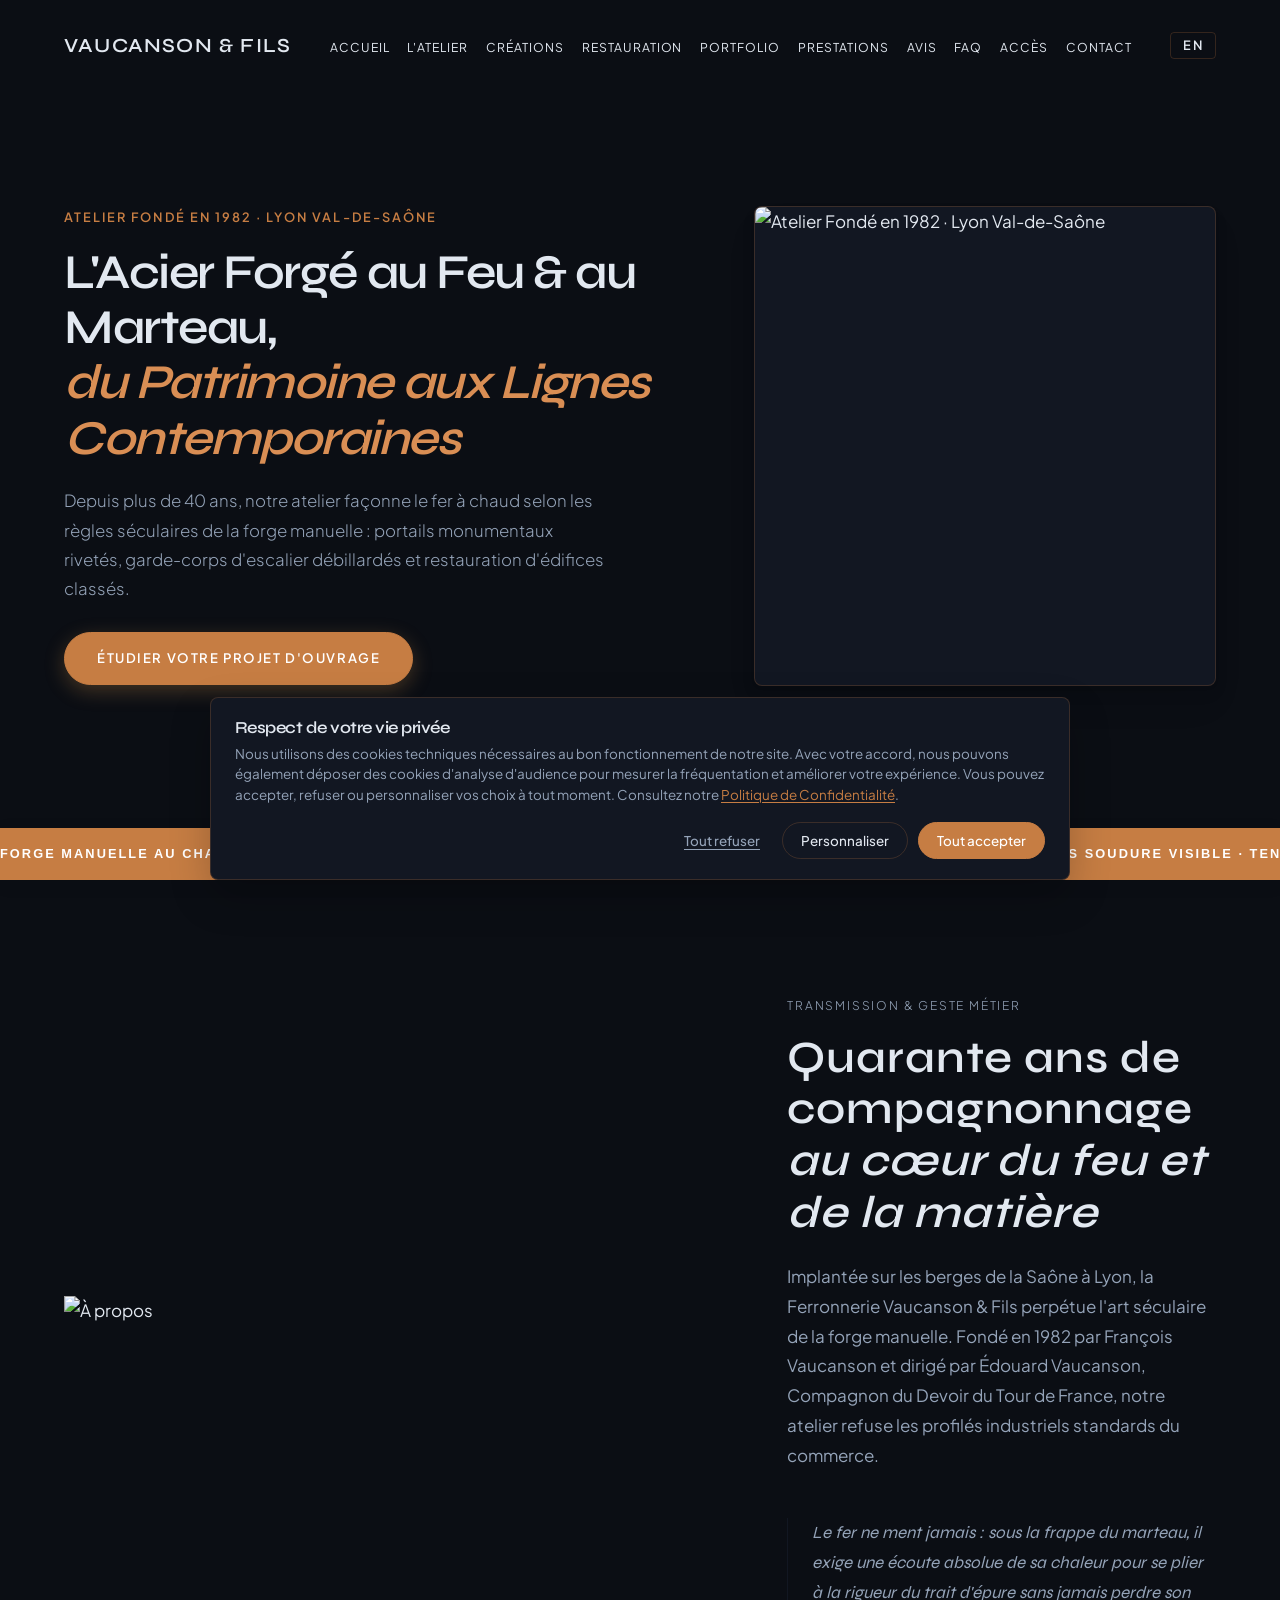
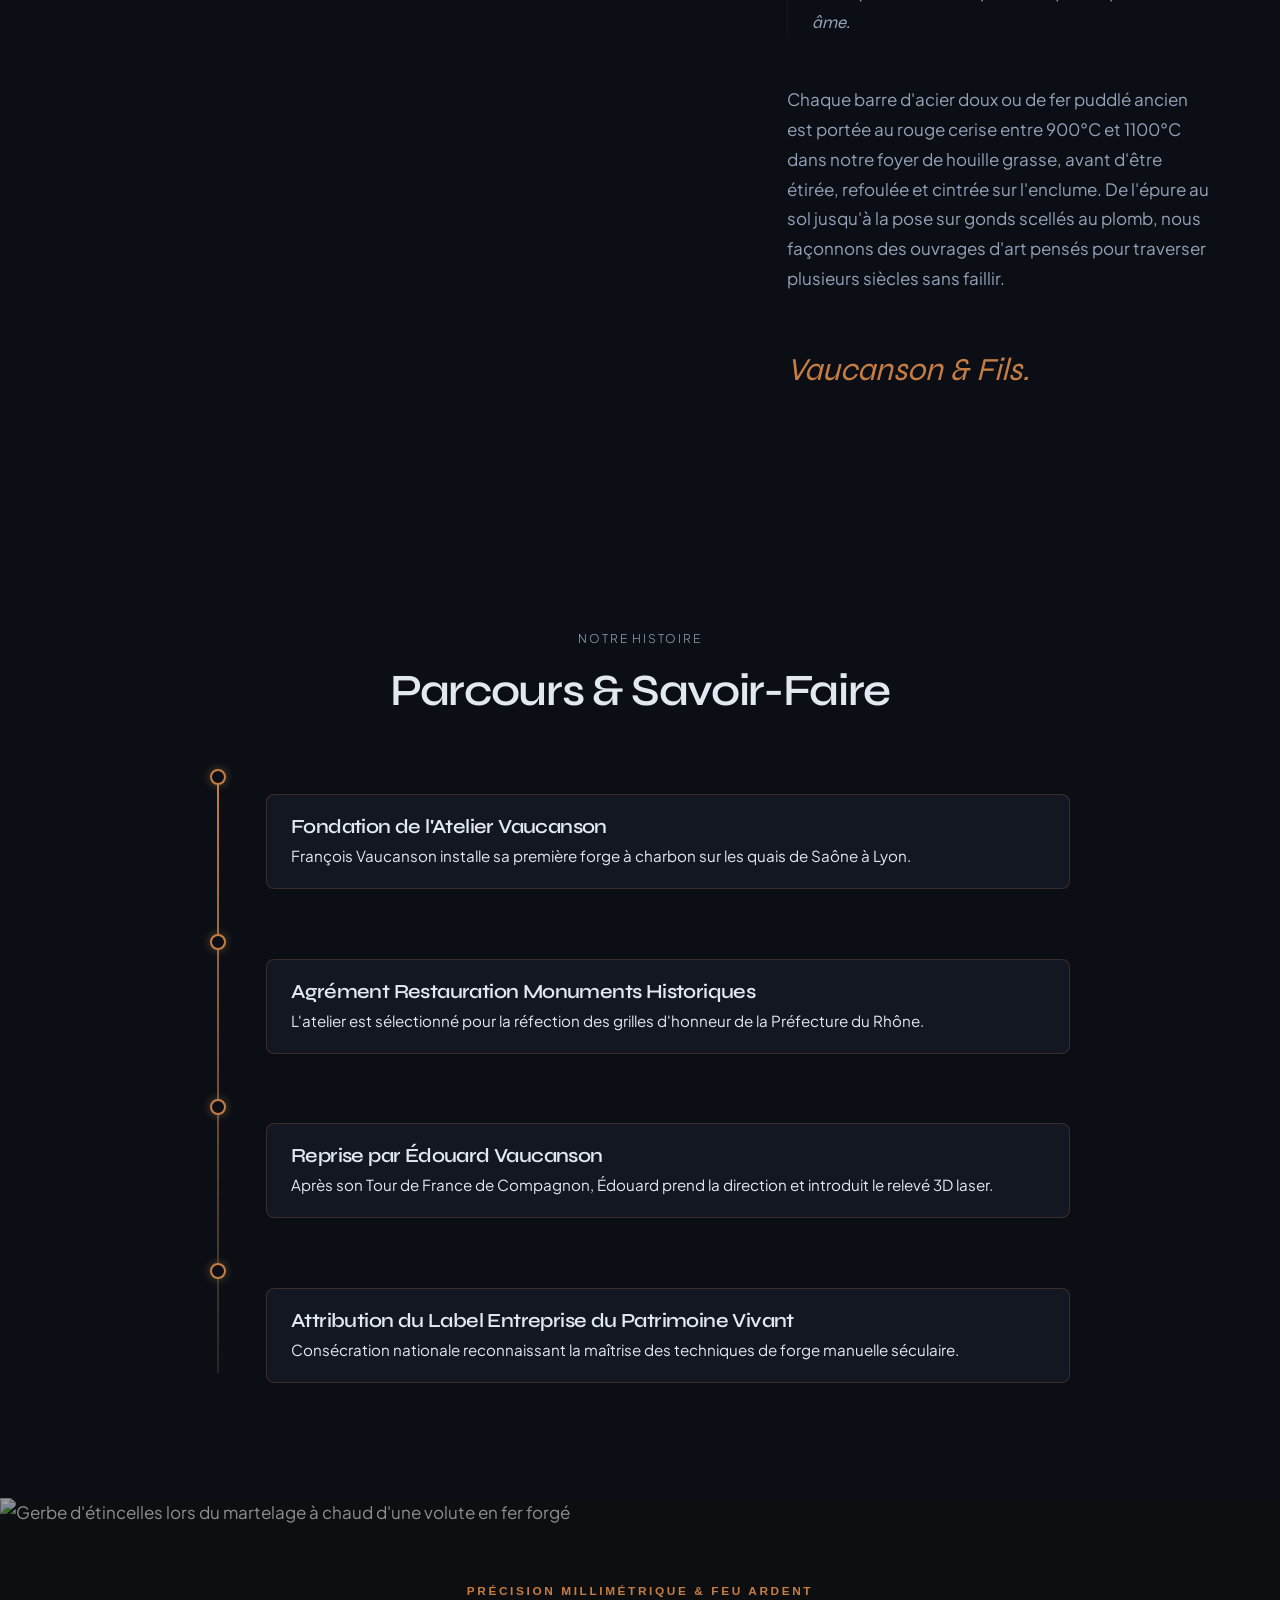
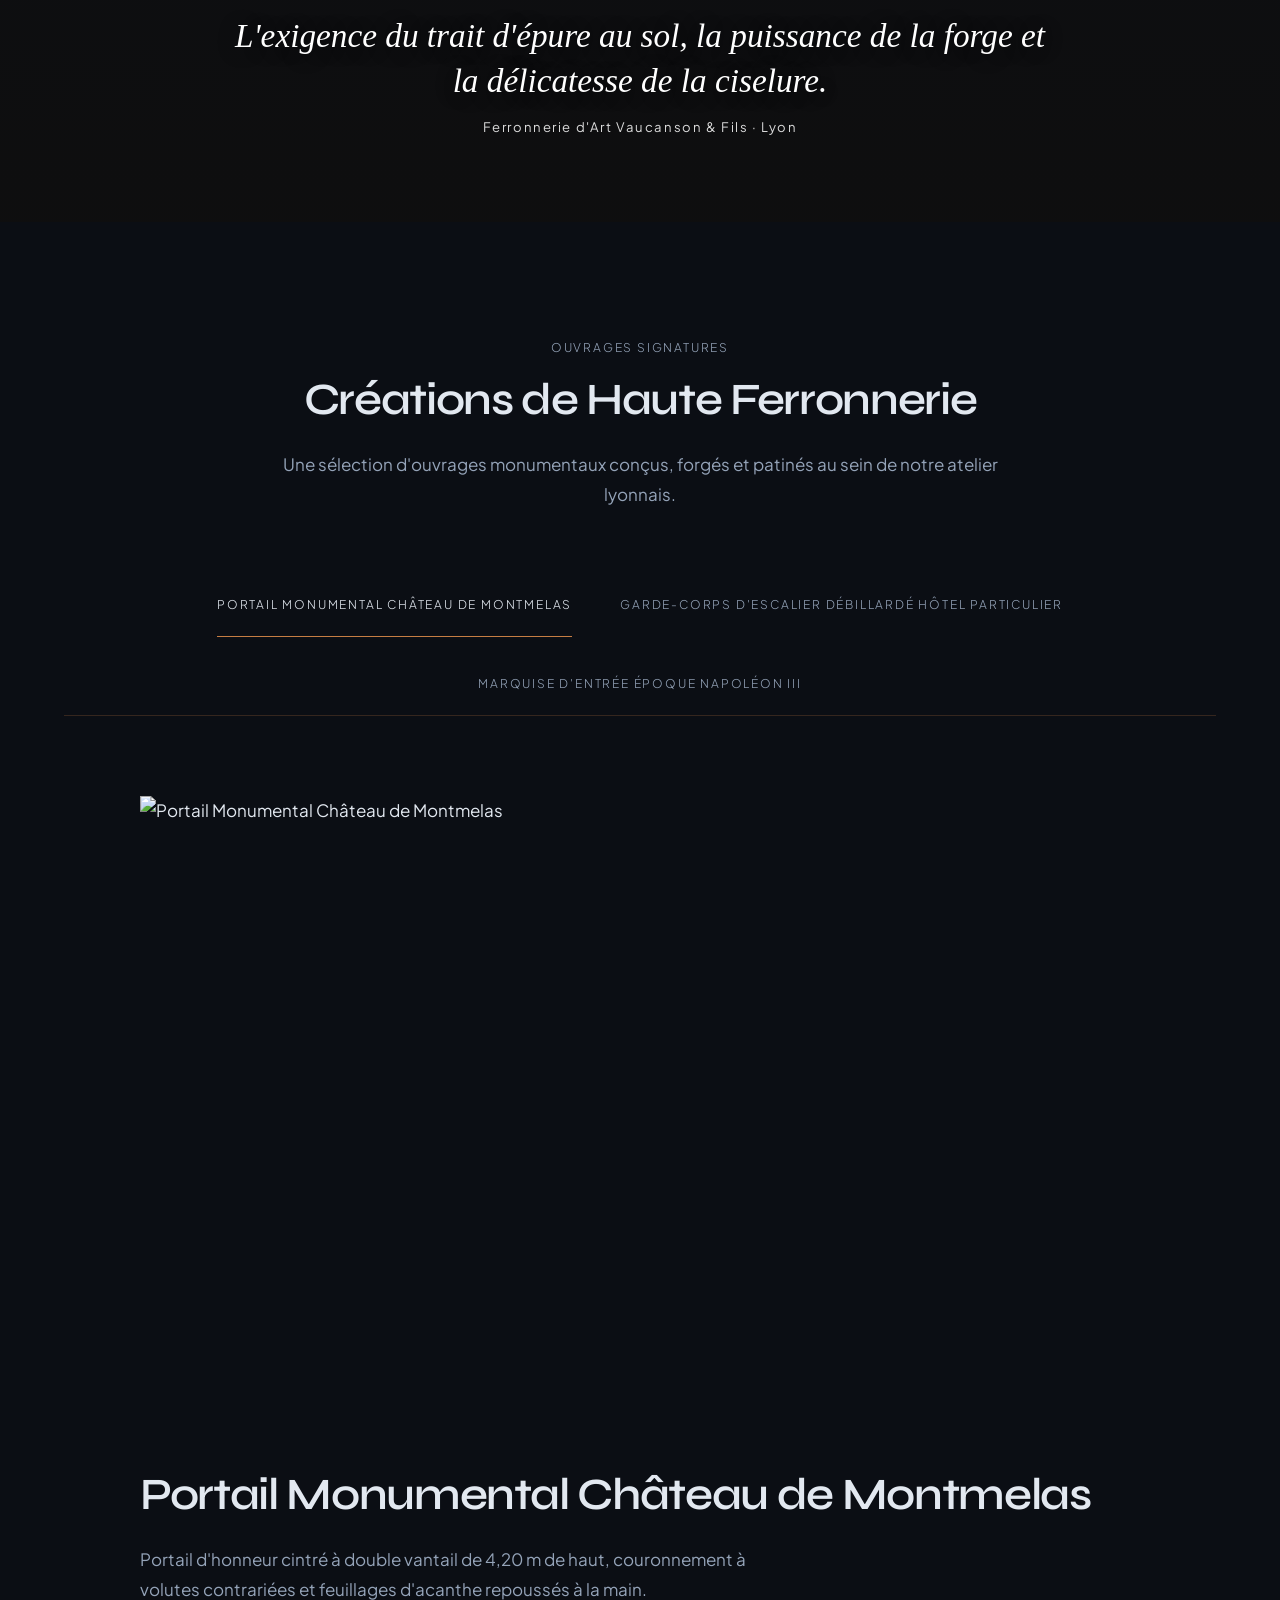
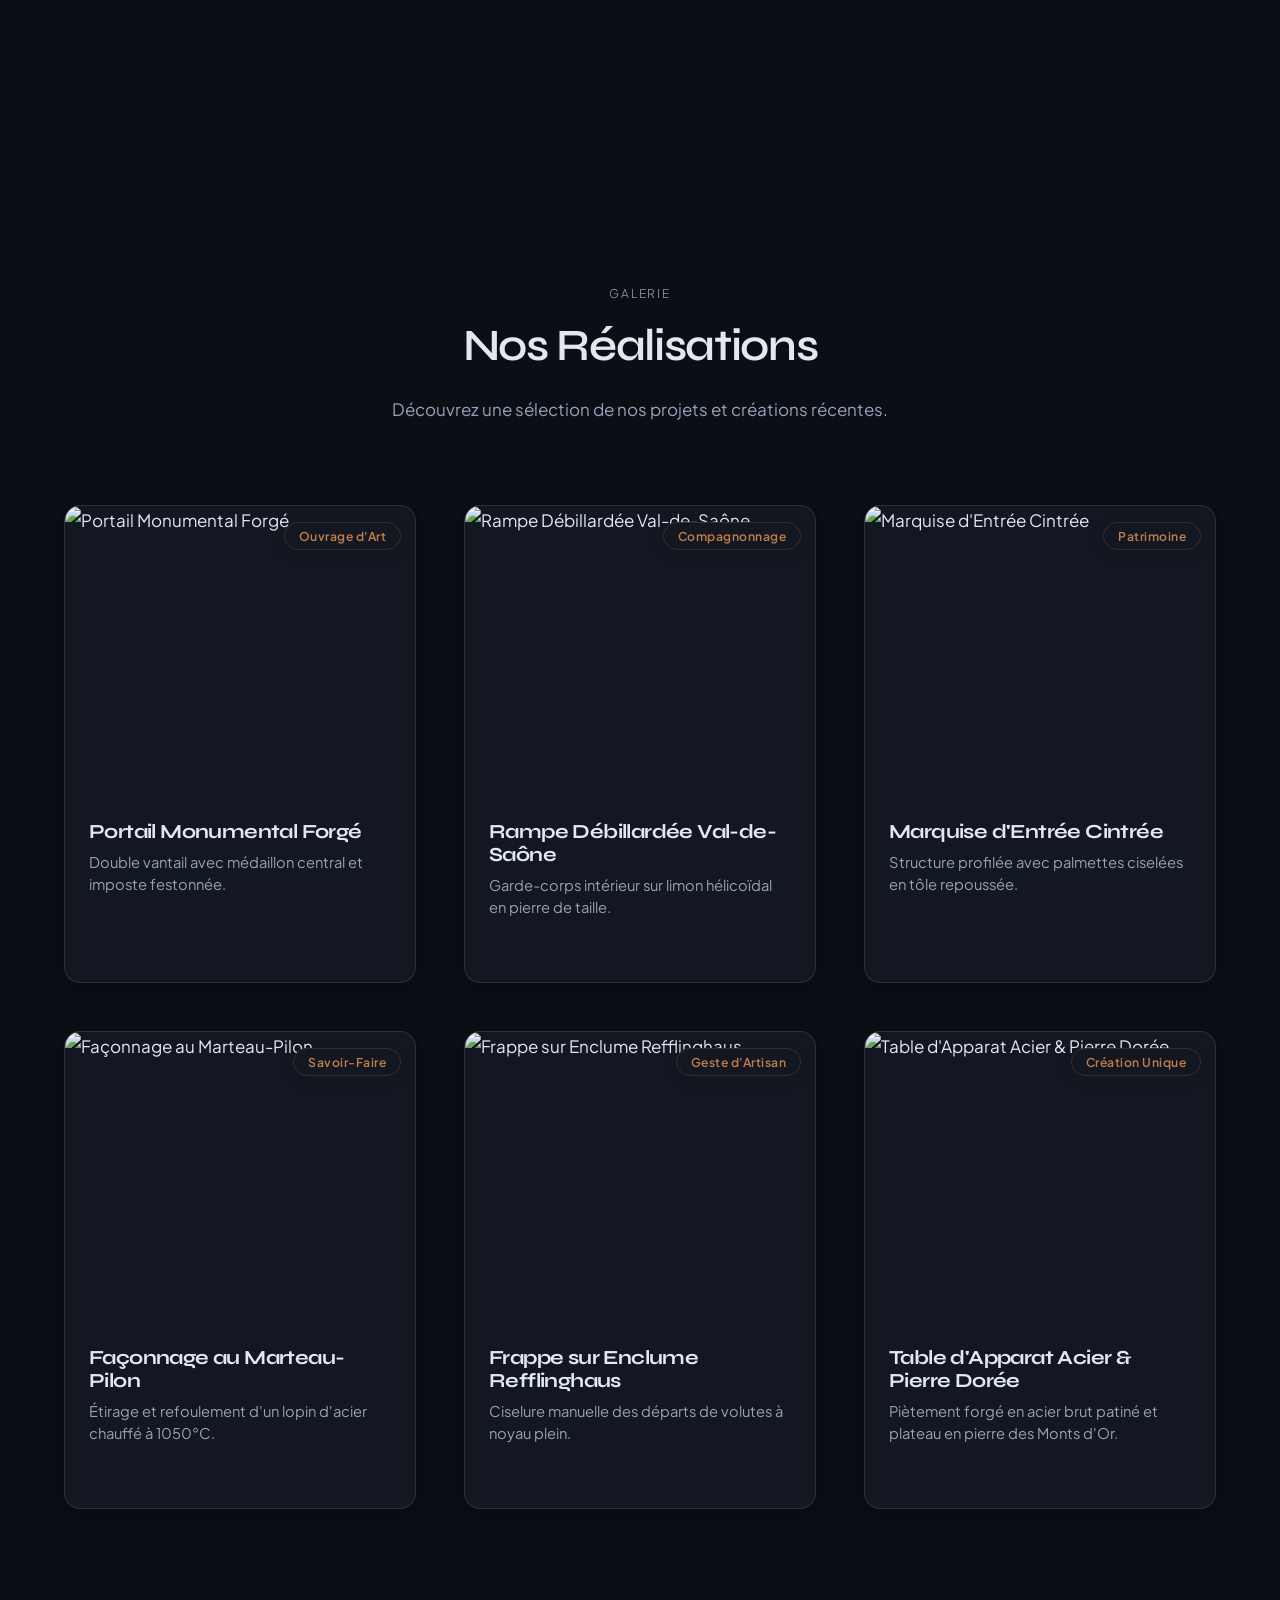
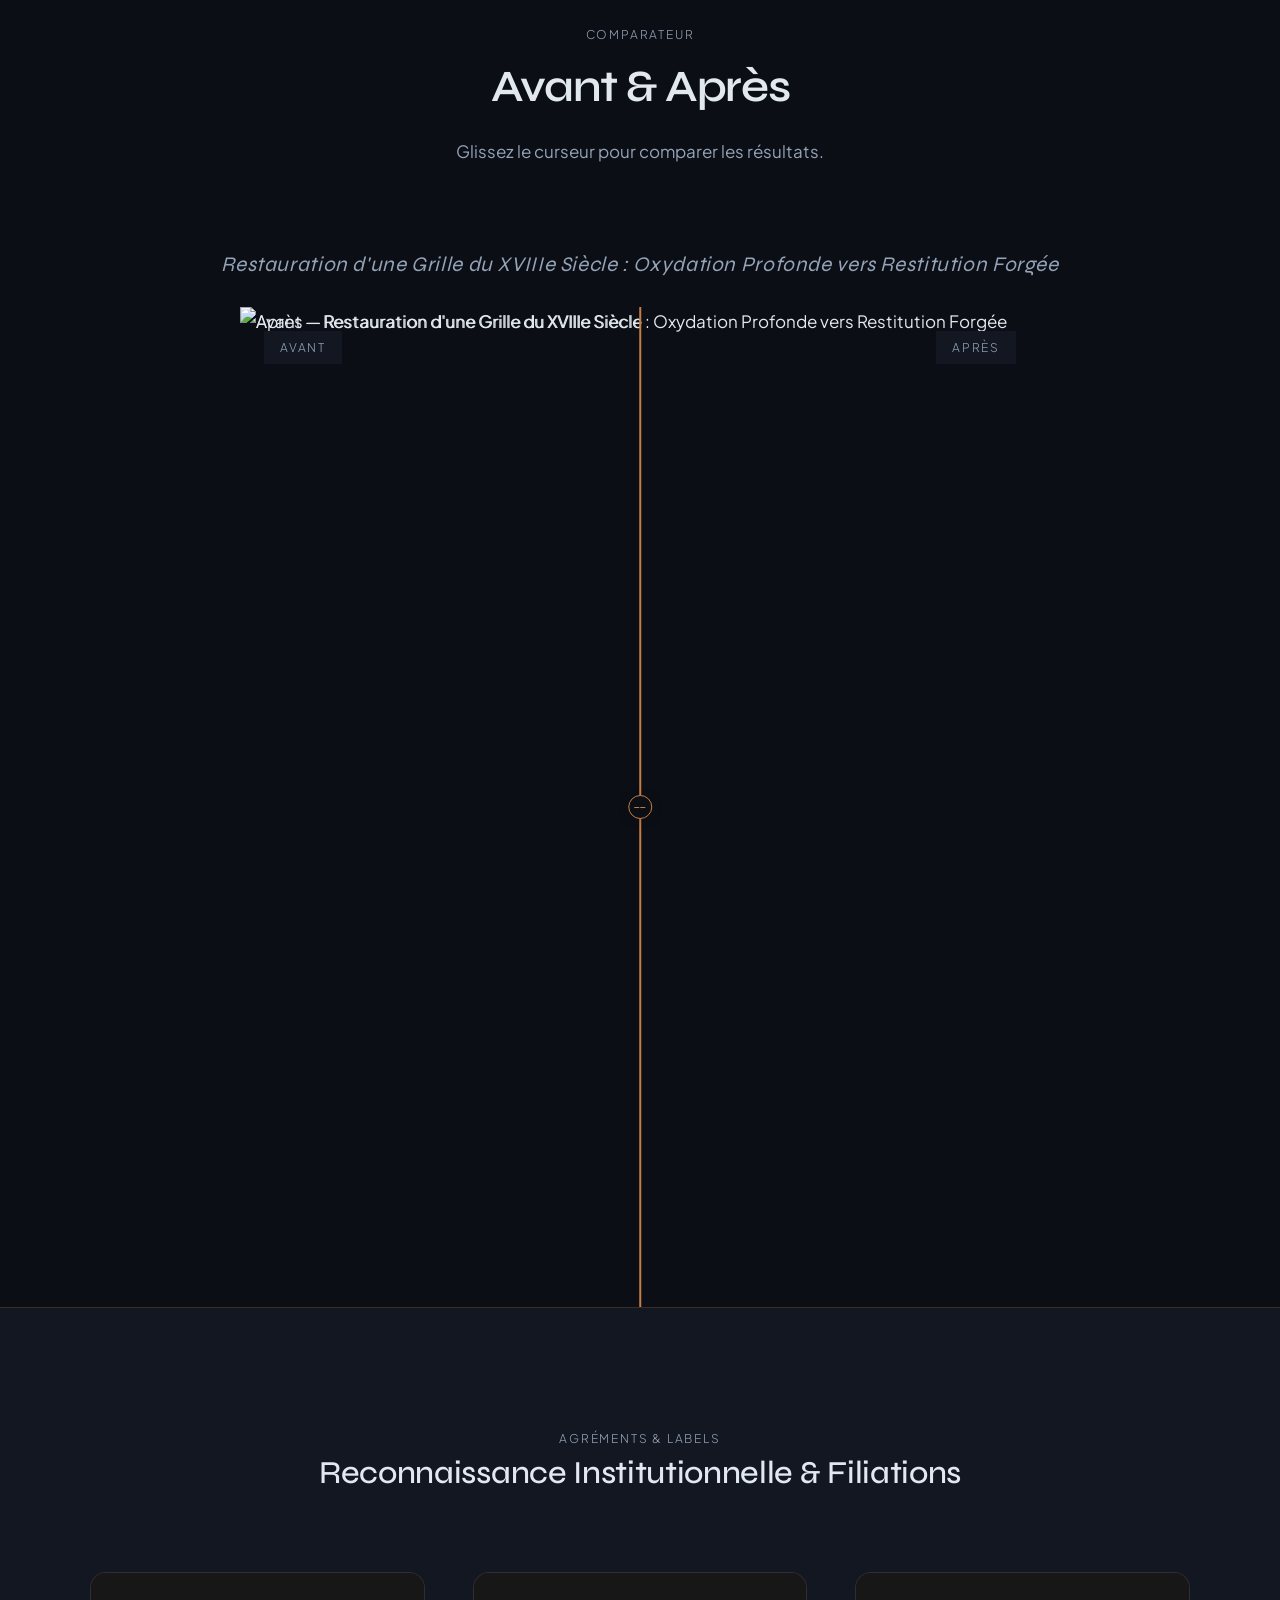
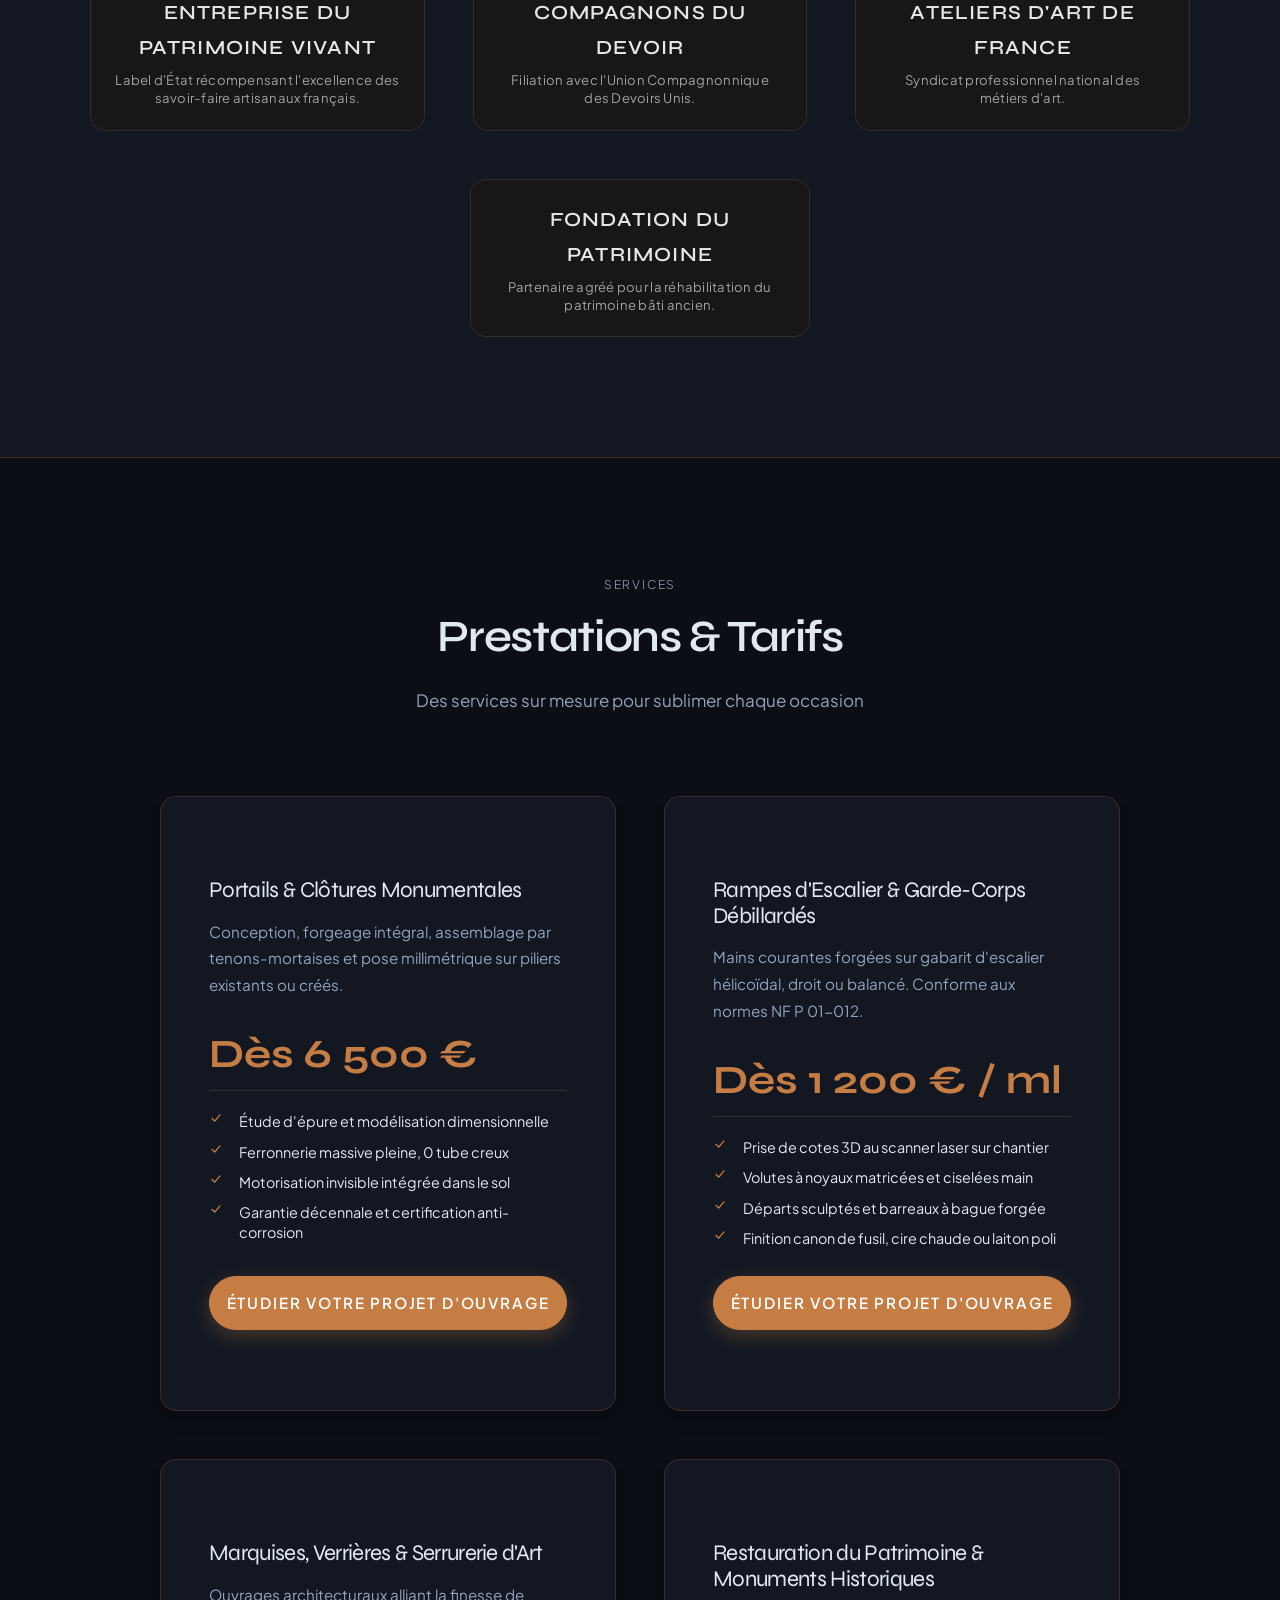
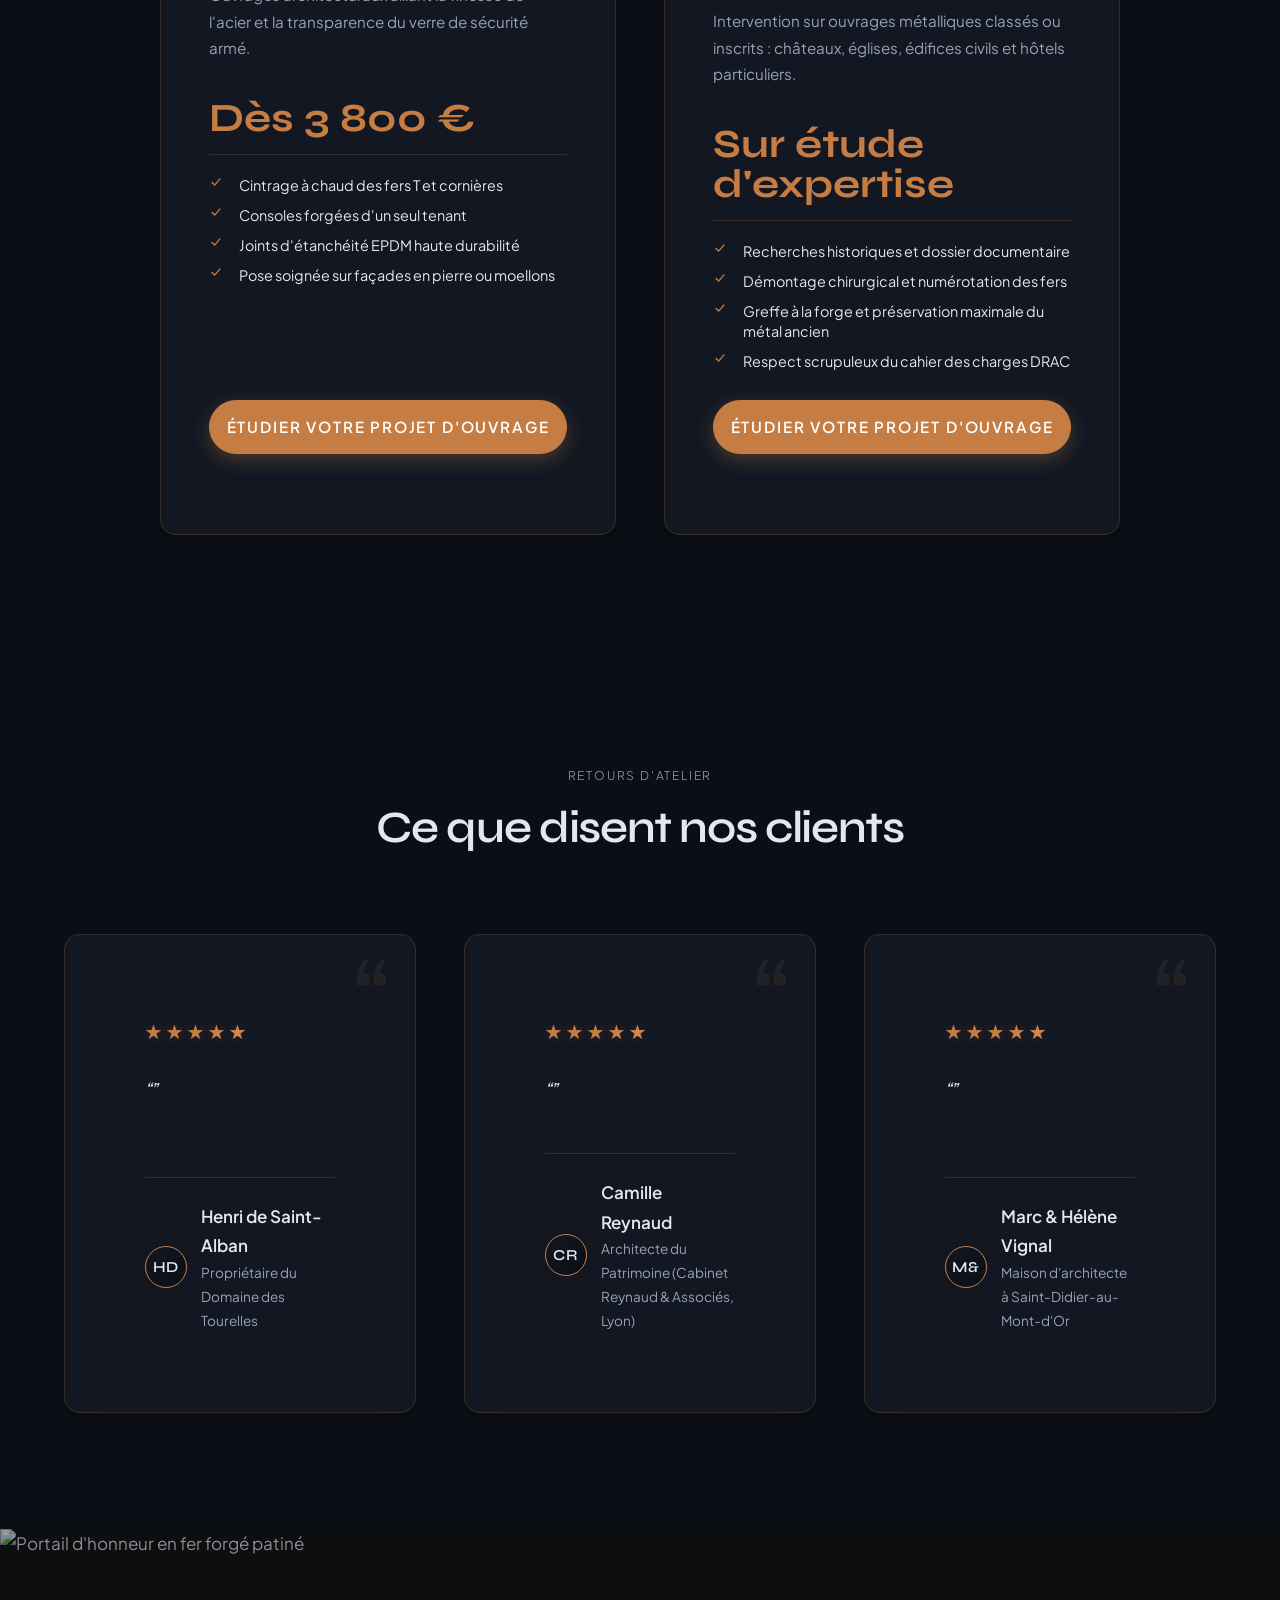
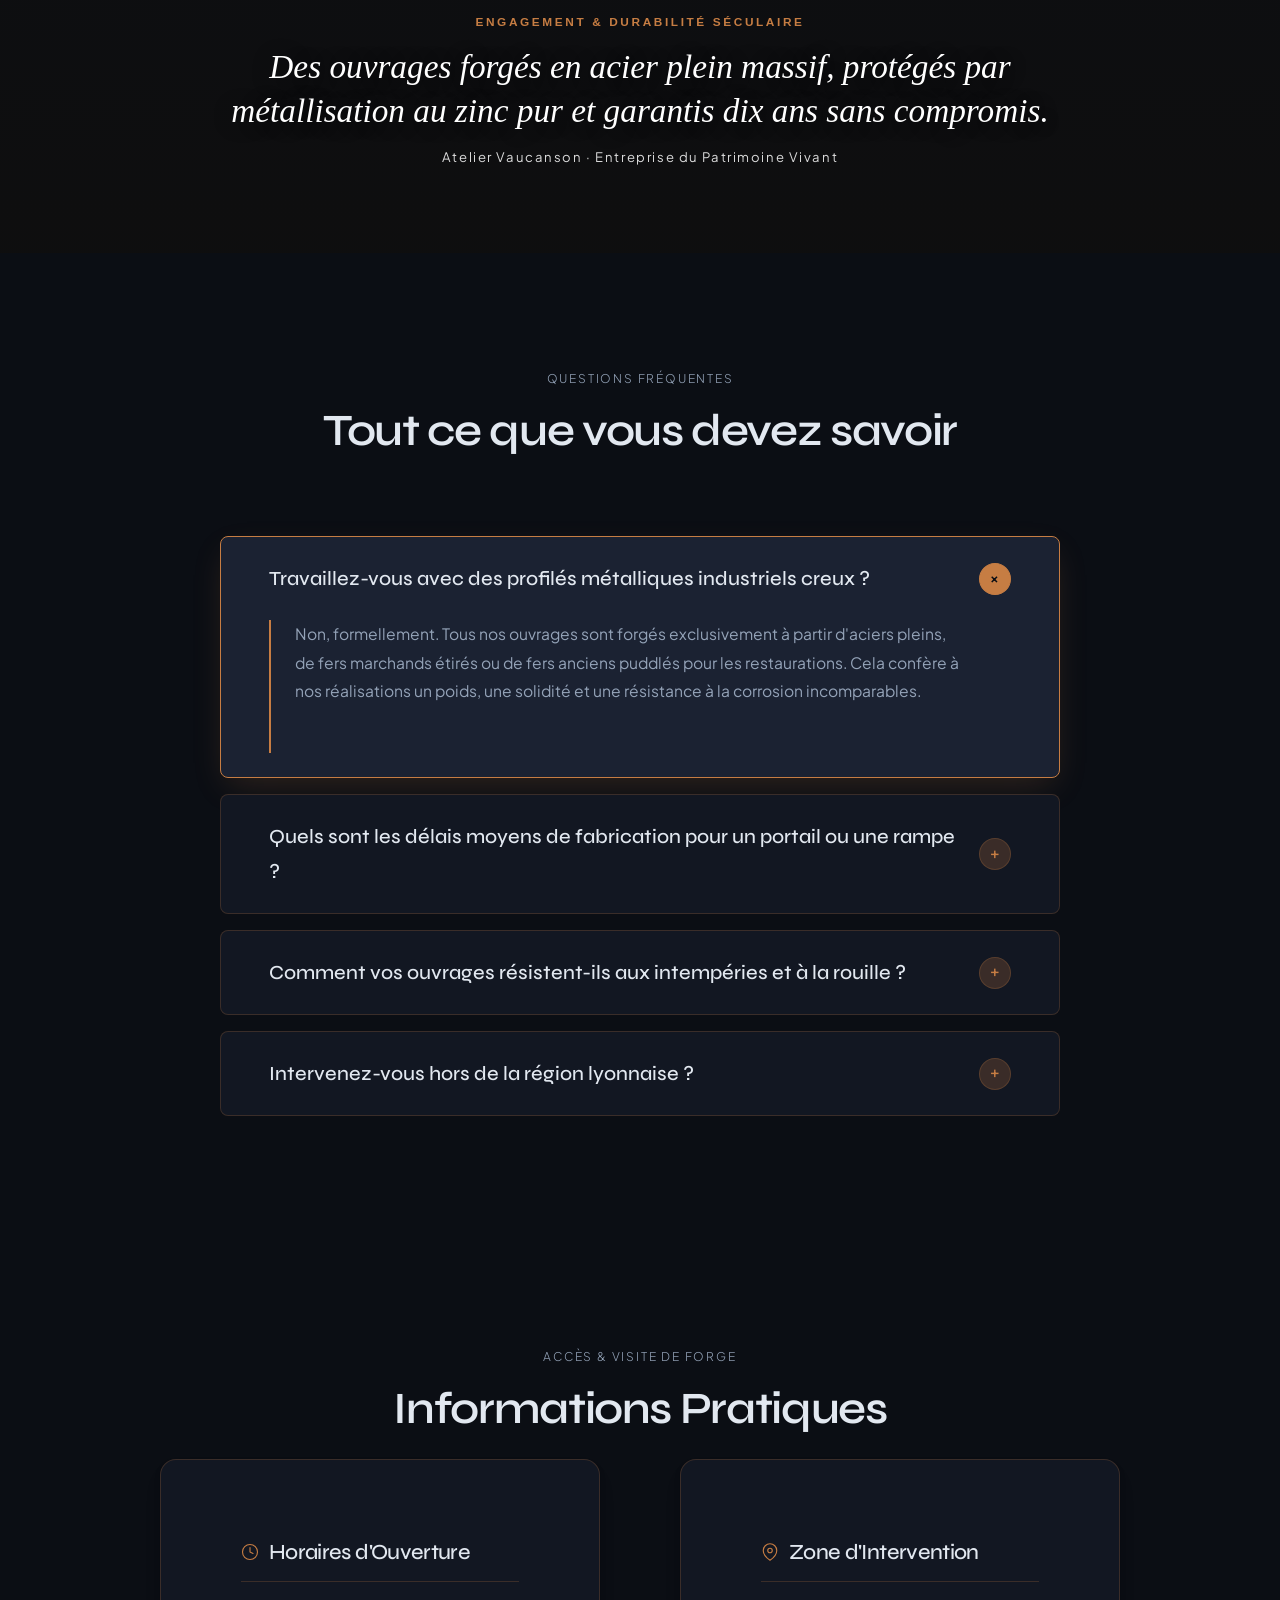
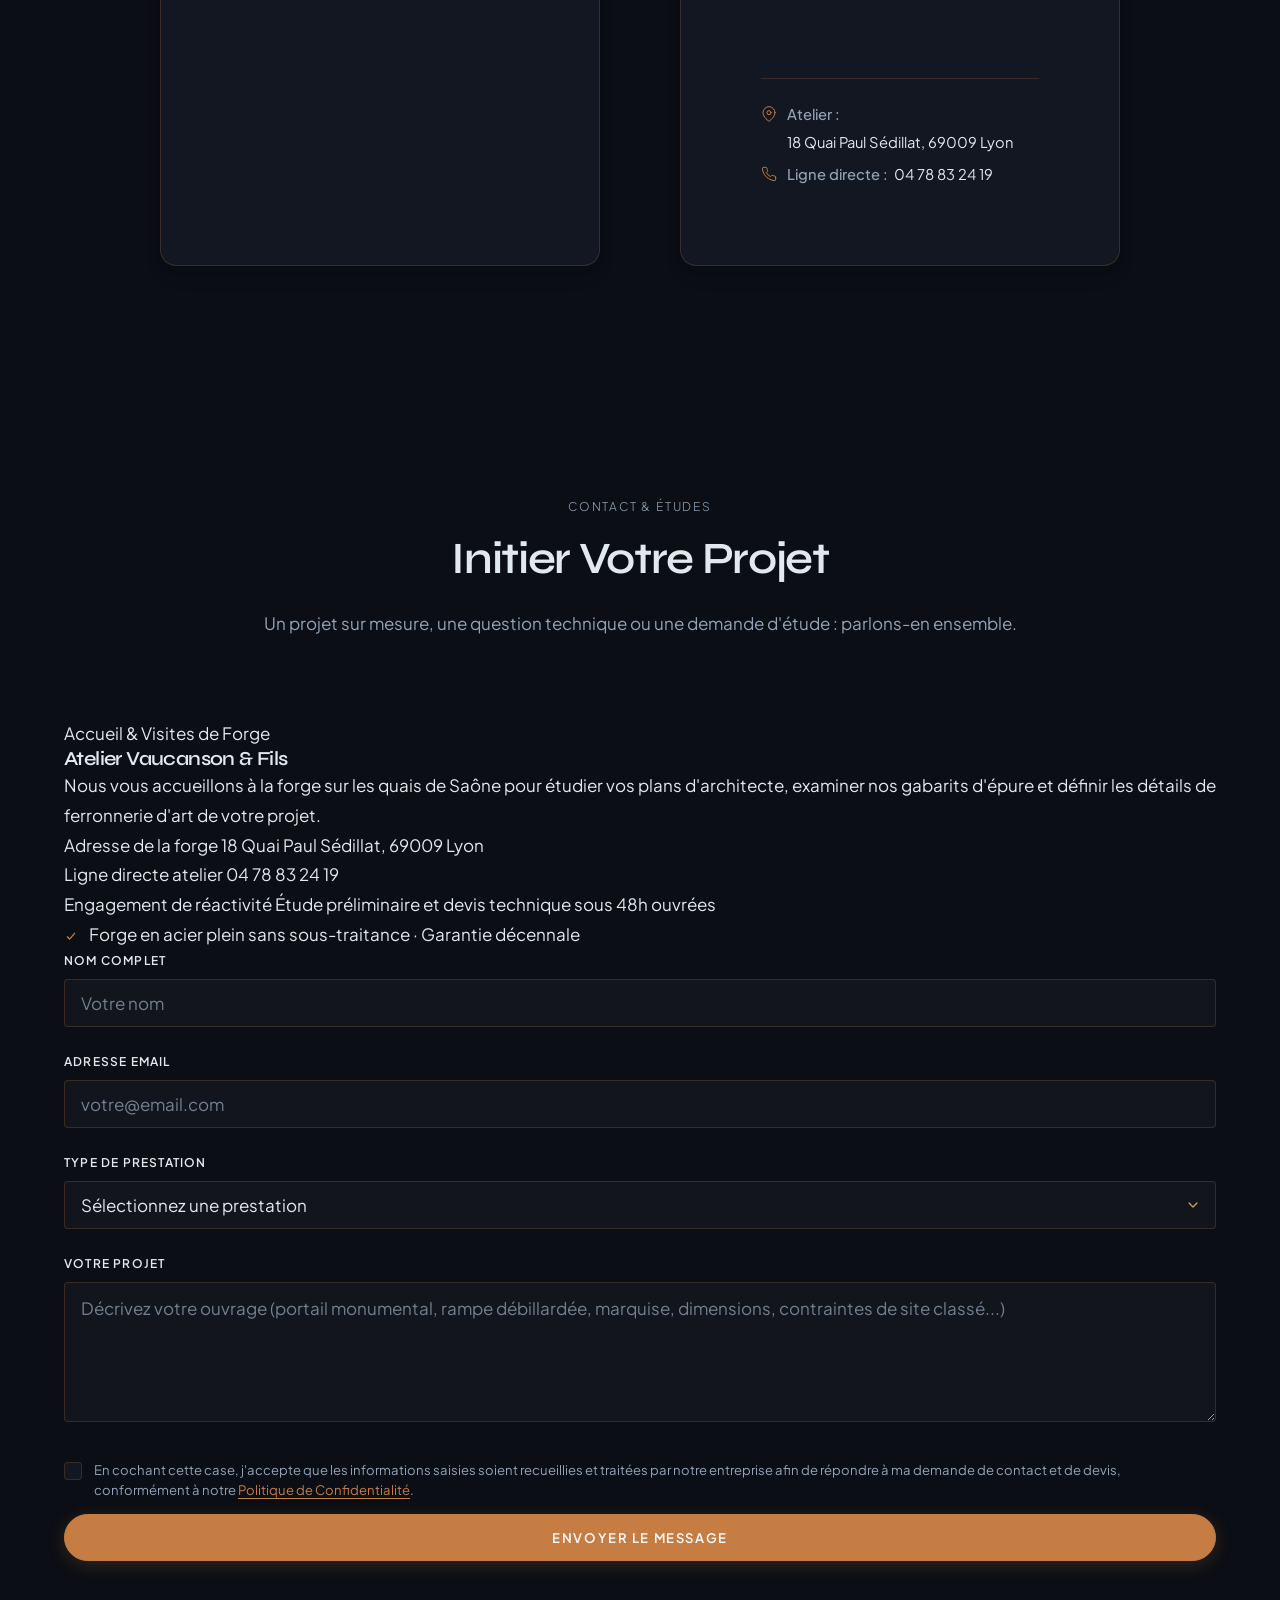
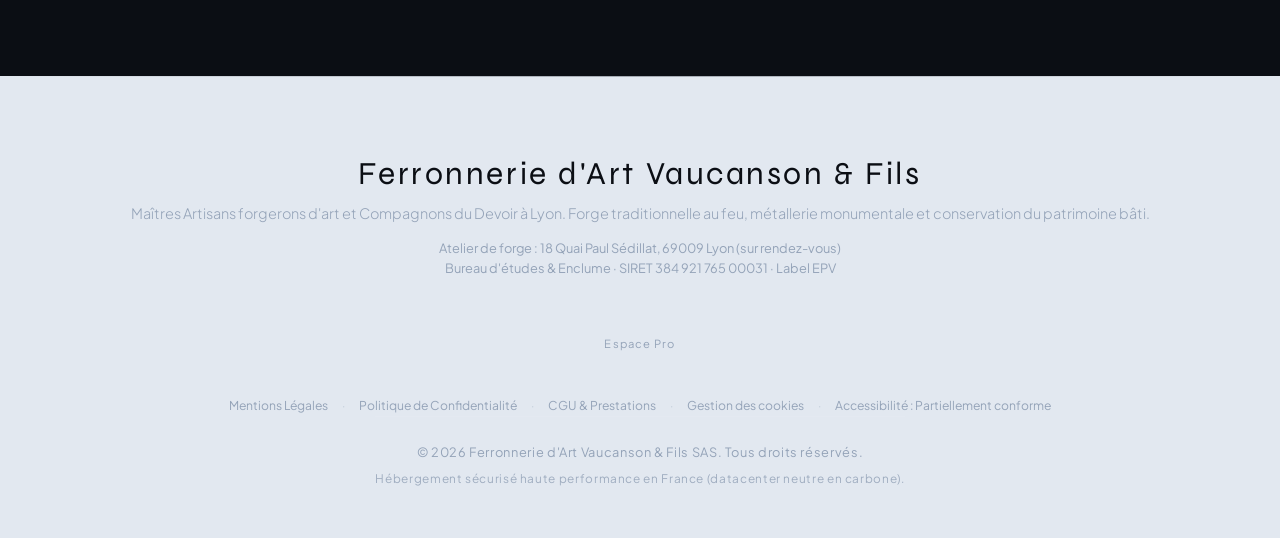
==== commit 5603a359: "Audit test 10: correction complete questionnaire Tally, benchmark forge, theme sombre et bugs graphi" ====
--- a/index.html
+++ b/index.html
@@ -14,8 +14,8 @@
     <!-- Favicon & Identité Visuelle -->
     <link rel="icon" type="image/svg+xml" href="assets/favicon.svg">
 
-    <link rel="stylesheet" href="css/tokens.css">
-    <link rel="stylesheet" href="css/public.css">
+    <link rel="stylesheet" href="css/tokens.css?v=2.6.1">
+    <link rel="stylesheet" href="css/public.css?v=2.6.1">
 
     <!-- [AUTONOME_ONLY_START] -->
     <!-- Firebase SDK (Firestore) -->
@@ -90,27 +90,27 @@
     <div class="ticker-banner" id="banderole-ticker" aria-hidden="true">
         <div class="ticker-track">
             <div class="ticker-content" id="ticker-content-primary">
-                <span>CHÊNE MASSIF DE FRANCE</span>
-                <span class="bullet">·</span>
-                <span>NOYER & FRÊNE D'ORIGINE CONTRÔLÉE</span>
-                <span class="bullet">·</span>
-                <span>ASSEMBLAGES TRADITIONNELS À TENONS</span>
-                <span class="bullet">·</span>
-                <span>ATELIER DE FABRICATION EN ÎLE-DE-FRANCE</span>
-                <span class="bullet">·</span>
-                <span>DEVIS CHIFFRÉ & DÉTAILLÉ SOUS 48H</span>
+                <span>FORGE MANUELLE AU FEU DE HOUILLE & ENCLUME REFFLINGHAUS DE 250 KG</span>
+                <span class="bullet">·</span>
+                <span>ASSEMBLAGES SANS SOUDURE VISIBLE · TENONS, MORTAISES & RIVETS CHAUDS</span>
+                <span class="bullet">·</span>
+                <span>RESTAURATION DE GRILLES & PORTAILS CLASSÉS MONUMENTS HISTORIQUES</span>
+                <span class="bullet">·</span>
+                <span>TRACÉ GÉOMÉTRIQUE D'ÉPURE AU SOL & RELEVÉ 3D LASER SUR SITE</span>
+                <span class="bullet">·</span>
+                <span>MÉTALLISATION AU ZINC À 400°C & PATINE CIRE GRAPHITE</span>
                 <span class="bullet">·</span>
             </div>
             <div class="ticker-content" id="ticker-content-secondary" aria-hidden="true">
-                <span>CHÊNE MASSIF DE FRANCE</span>
-                <span class="bullet">·</span>
-                <span>NOYER & FRÊNE D'ORIGINE CONTRÔLÉE</span>
-                <span class="bullet">·</span>
-                <span>ASSEMBLAGES TRADITIONNELS À TENONS</span>
-                <span class="bullet">·</span>
-                <span>ATELIER DE FABRICATION EN ÎLE-DE-FRANCE</span>
-                <span class="bullet">·</span>
-                <span>DEVIS CHIFFRÉ & DÉTAILLÉ SOUS 48H</span>
+                <span>FORGE MANUELLE AU FEU DE HOUILLE & ENCLUME REFFLINGHAUS DE 250 KG</span>
+                <span class="bullet">·</span>
+                <span>ASSEMBLAGES SANS SOUDURE VISIBLE · TENONS, MORTAISES & RIVETS CHAUDS</span>
+                <span class="bullet">·</span>
+                <span>RESTAURATION DE GRILLES & PORTAILS CLASSÉS MONUMENTS HISTORIQUES</span>
+                <span class="bullet">·</span>
+                <span>TRACÉ GÉOMÉTRIQUE D'ÉPURE AU SOL & RELEVÉ 3D LASER SUR SITE</span>
+                <span class="bullet">·</span>
+                <span>MÉTALLISATION AU ZINC À 400°C & PATINE CIRE GRAPHITE</span>
                 <span class="bullet">·</span>
             </div>
         </div>
@@ -122,22 +122,22 @@
     <section id="apropos" class="section">
         <div class="container about-container">
             <div class="about-image reveal about-image-parallax">
-                <img src="https://images.unsplash.com/photo-1497366216548-37526070297c?auto=format&fit=crop&w=800&q=80"
-                     alt="Présentation de l'atelier de menuiserie"
+                <img src="https://images.unsplash.com/photo-1534972195531-a756b1126f24?auto=format&fit=crop&w=1000&q=80"
+                     alt="Façonnage manuel de fer incandescent sur enclume"
                      loading="lazy"
                      class="parallax-element"
                      data-parallax-speed="0.08">
             </div>
             <div class="about-text reveal">
-                <span class="eyebrow">L'Atelier</span>
-                <h2>Quinze années de pratique,<br>au service de la belle matière</h2>
-                <p>Fondé en 2011, notre atelier réunit ébénistes et menuisiers formés aux techniques de restauration du patrimoine et à l'agencement contemporain.</p>
-
-                <p class="pull-quote">Le respect de l'ouvrage commence par la sélection des grumes et se prolonge dans la précision de chaque assemblage.</p>
-
-                <p>Nous travaillons exclusivement des essences locales issues de forêts gérées durablement, avec un débit rigoureux et des finitions huilées naturelles pour un résultat durable et irréprochable.</p>
-
-                <div class="about-signature" id="about-signature">Julien Marcault, Maître Artisan.</div>
+                <span class="eyebrow">Transmission & Geste Métier</span>
+                <h2>Quarante ans de compagnonnage<br>au cœur du feu et de la matière</h2>
+                <p>Implantée sur les berges de la Saône à Lyon, la Ferronnerie Vaucanson & Fils perpétue l'art séculaire de la forge manuelle. Fondé en 1982 par François Vaucanson et dirigé par Édouard Vaucanson, Compagnon du Devoir du Tour de France, notre atelier refuse les profilés industriels standards du commerce.</p>
+
+                <p class="pull-quote">Le fer ne ment jamais : sous la frappe du marteau, il exige une écoute absolue de sa chaleur pour se plier à la rigueur du trait d'épure sans jamais perdre son âme.</p>
+
+                <p>Chaque barre d'acier doux ou de fer puddlé ancien est portée au rouge cerise entre 900°C et 1100°C dans notre foyer de houille grasse, avant d'être étirée, refoulée et cintrée sur l'enclume. De l'épure au sol jusqu'à la pose sur gonds scellés au plomb, nous façonnons des ouvrages d'art pensés pour traverser plusieurs siècles sans faillir.</p>
+
+                <div class="about-signature" id="about-signature">Édouard Vaucanson, Maître Ferronnier d'Art & Compagnon du Devoir.</div>
             </div>
         </div>
     </section>
@@ -159,14 +159,14 @@
          CINEMAGRAPH TRANSITION — BANNER 1
     ═══════════════════════════════════ -->
     <div class="cine-banner" id="banderole-transition-1">
-        <img src="https://images.unsplash.com/photo-1513694203232-719a280e022f?auto=format&fit=crop&w=1920&q=80"
-             alt="Visuel d'ambiance et savoir-faire"
+        <img src="https://images.unsplash.com/photo-1518709268805-4e9042af9f23?auto=format&fit=crop&w=1920&q=80"
+             alt="Gerbe d'étincelles lors du martelage à chaud d'une volute en fer forgé"
              loading="lazy">
         <div class="cine-banner-overlay"></div>
         <div class="cine-banner-content">
-            <span class="cine-banner-eyebrow">Excellence & Passion</span>
-            <p class="cine-banner-quote">« Allier l'exigence du geste artisanal à l'émotion d'un service d'exception. »</p>
-            <span class="cine-banner-author">Atelier Artisanal · Qualité & Authenticité</span>
+            <span class="cine-banner-eyebrow">Précision millimétrique & feu ardent</span>
+            <p class="cine-banner-quote">« L'exigence du trait d'épure au sol, la puissance de la forge et la délicatesse de la ciselure. »</p>
+            <span class="cine-banner-author">Ferronnerie d'Art Vaucanson & Fils · Lyon</span>
         </div>
     </div>
 
@@ -286,14 +286,14 @@
          CINEMAGRAPH TRANSITION — BANNER 2 (Réassurance & Engagement)
     ═══════════════════════════════════ -->
     <div class="cine-banner" id="banderole-transition-2">
-        <img src="https://images.unsplash.com/photo-1542838132-92c53300491e?auto=format&fit=crop&w=1920&q=80"
-             alt="Matières d'exception et engagement qualité"
+        <img src="https://images.unsplash.com/photo-1513694203232-719a280e022f?auto=format&fit=crop&w=1920&q=80"
+             alt="Portail d'honneur en fer forgé patiné"
              loading="lazy">
         <div class="cine-banner-overlay"></div>
         <div class="cine-banner-content">
-            <span class="cine-banner-eyebrow">Engagement & Confiance</span>
-            <p class="cine-banner-quote">« La garantie d'une relation humaine privilégiée et d'un travail soigné dans les moindres détails. »</p>
-            <span class="cine-banner-author">Transparence · Respect des Délais · Satisfaction Garantie</span>
+            <span class="cine-banner-eyebrow">Engagement & Durabilité Séculaire</span>
+            <p class="cine-banner-quote">« Des ouvrages forgés en acier plein massif, protégés par métallisation au zinc pur et garantis dix ans sans compromis. »</p>
+            <span class="cine-banner-author">Atelier Vaucanson · Entreprise du Patrimoine Vivant</span>
         </div>
     </div>
 
@@ -377,39 +377,39 @@
                 <!-- Colonne Gauche : Ancrage Réel & Engagements (40%) -->
                 <div class="contact-aside reveal">
                     <div class="contact-card-info">
-                        <span class="contact-card-badge">Accueil & Visites</span>
-                        <h3>Atelier Marcault</h3>
-                        <p class="contact-card-desc">Nous vous accueillons à l'atelier pour échanger sur vos plans et vous présenter notre sélection d'essences de bois noble.</p>
+                        <span class="contact-card-badge">Accueil & Visites de Forge</span>
+                        <h3>Atelier Vaucanson & Fils</h3>
+                        <p class="contact-card-desc">Nous vous accueillons à la forge sur les quais de Saône pour étudier vos plans d'architecte, examiner nos gabarits d'épure et définir les détails de ferronnerie d'art de votre projet.</p>
 
                         <div class="contact-details-list">
                             <div class="contact-detail-item">
-                                <span class="contact-detail-label">Adresse de l'atelier</span>
-                                <span class="contact-detail-value">14 rue de l'Artisanat, 93500 Pantin</span>
+                                <span class="contact-detail-label">Adresse de la forge</span>
+                                <span class="contact-detail-value">18 Quai Paul Sédillat, 69009 Lyon</span>
                             </div>
                             <div class="contact-detail-item">
-                                <span class="contact-detail-label">Ligne directe</span>
-                                <a href="tel:+33140000000" class="contact-detail-value">+33 1 40 00 00 00</a>
+                                <span class="contact-detail-label">Ligne directe atelier</span>
+                                <a href="tel:+33478832419" class="contact-detail-value">04 78 83 24 19</a>
                             </div>
                             <div class="contact-detail-item">
                                 <span class="contact-detail-label">Engagement de réactivité</span>
-                                <span class="contact-detail-value">Étude et devis chiffré sous 48h ouvrées</span>
+                                <span class="contact-detail-value">Étude préliminaire et devis technique sous 48h ouvrées</span>
                             </div>
                         </div>
 
                         <div class="contact-guarantee-pill">
                             <svg class="check-icon-svg" viewBox="0 0 16 16" width="14" height="14" fill="none" stroke="currentColor" stroke-width="1.5"><path d="M3.5 8.5L6.5 11.5L12.5 4.5"/></svg>
-                            <span>Pose soignée sans sous-traitance</span>
+                            <span>Forge en acier plein sans sous-traitance · Garantie décennale</span>
                         </div>
                     </div>
                 </div>
 
                 <!-- Colonne Droite : Formulaire Épuré (60%) -->
                 <div class="contact-main reveal">
-                    <form id="contact-form" class="contact-form" action="https://formsubmit.co/EMAIL_DESTINATAIRE" method="POST" novalidate>
+                    <form id="contact-form" class="contact-form" action="https://formsubmit.co/contact@ferronnerie-vaucanson.fr" method="POST" novalidate>
                         <!-- Configurations FormSubmit & Antispam Honeypot -->
                         <input type="hidden" name="_captcha" value="false">
                         <input type="hidden" name="_template" value="box">
-                        <input type="hidden" name="_subject" id="contact-subject" value="Nouveau message depuis votre site web !">
+                        <input type="hidden" name="_subject" id="contact-subject" value="Nouvelle demande d'étude d'ouvrage - Ferronnerie Vaucanson">
                         <input type="hidden" name="_next" id="contact-next" value="">
                         <input type="text" name="_honey" style="display:none" tabindex="-1" autocomplete="off" aria-hidden="true">
 
@@ -429,7 +429,7 @@
                         </div>
                         <div class="form-group">
                             <label for="message">Votre projet</label>
-                            <textarea id="message" name="message" rows="5" placeholder="Décrivez votre ouvrage, dimensions, essences souhaitées..." required></textarea>
+                            <textarea id="message" name="message" rows="5" placeholder="Décrivez votre ouvrage (portail monumental, rampe débillardée, marquise, dimensions, contraintes de site classé...)" required></textarea>
                         </div>
                         <div class="form-rgpd-consent">
                             <input type="checkbox" id="rgpd-consent" name="rgpd_consent" required>
@@ -448,11 +448,11 @@
     <footer>
         <div class="container footer-inner">
             <div class="footer-brand">
-                <h3 id="footer-site-name">Atelier Marcault</h3>
-                <p id="footer-site-tagline">Ébénisterie d'art, restauration du patrimoine & agencements sur mesure en bois noble.</p>
+                <h3 id="footer-site-name">Ferronnerie d'Art Vaucanson & Fils</h3>
+                <p id="footer-site-tagline">Maîtres Artisans forgerons d'art et Compagnons du Devoir à Lyon. Forge traditionnelle au feu, métallerie monumentale et conservation du patrimoine bâti.</p>
                 <div class="footer-meta-anchor" style="margin-top: 12px; font-size: 0.8rem; color: var(--color-text-muted); line-height: 1.6;">
-                    <span>Atelier : 14 rue de l'Artisanat, 93500 Pantin (sur rendez-vous)</span><br>
-                    <span>Bureau d'études : Paris 6e · SIRET 812 459 320 00024</span>
+                    <span>Atelier de forge : 18 Quai Paul Sédillat, 69009 Lyon (sur rendez-vous)</span><br>
+                    <span>Bureau d'études & Enclume · SIRET 384 921 765 00031 · Label EPV</span>
                 </div>
             </div>
 
@@ -475,7 +475,7 @@
             </div>
 
             <div class="footer-bottom" style="display: flex; flex-direction: column; gap: 6px; font-size: 0.8rem; color: var(--color-text-muted);">
-                <p id="footer-copyright">&copy; 2026 Atelier Marcault. Tous droits réservés. Réalisation Studio WebExpresso · v2.4.0-artisan.</p>
+                <p id="footer-copyright">&copy; 2026 Ferronnerie d'Art Vaucanson & Fils SAS. Tous droits réservés. Réalisation Studio WebExpresso.</p>
                 <p style="font-size: 0.74rem; opacity: 0.85;">Hébergement sécurisé haute performance en France (datacenter neutre en carbone).</p>
             </div>
         </div>
@@ -669,31 +669,31 @@
     <aside id="action-bar-mobile" class="action-bar-mobile" style="display: none;" aria-label="Action rapide mobile"></aside>
 
     <!-- Scripts Socle Commun (Configurations & Contenu) -->
-    <script src="js/theme-config.js?v=1.0.2"></script>
-    <script src="js/site-config.js?v=1.0.2"></script>
-    <script src="js/feature-config.js?v=1.0.2"></script>
-    <script src="js/default-content.js?v=1.0.2"></script>
-    <script src="js/content-schema.js?v=1.0.2"></script>
+    <script src="js/theme-config.js?v=2.6.1"></script>
+    <script src="js/site-config.js?v=2.6.1"></script>
+    <script src="js/feature-config.js?v=2.6.1"></script>
+    <script src="js/default-content.js?v=2.6.1"></script>
+    <script src="js/content-schema.js?v=2.6.1"></script>
 
     <!-- [AUTONOME_ONLY_START] -->
-    <script src="js/integrations/firebase/firebase-client.js?v=1.0.2"></script>
-    <script src="js/integrations/firebase/media-repository.js?v=1.0.2"></script>
-    <script src="js/integrations/firebase/content-repository.js?v=1.0.2"></script>
+    <script src="js/integrations/firebase/firebase-client.js?v=2.6.1"></script>
+    <script src="js/integrations/firebase/media-repository.js?v=2.6.1"></script>
+    <script src="js/integrations/firebase/content-repository.js?v=2.6.1"></script>
     <!-- [AUTONOME_ONLY_END] -->
 
     <!-- Intégration Contact Isolée (Validation, Service, Contrôleur) -->
-    <script src="js/integrations/contact/contact-validation.js?v=1.0.2"></script>
-    <script src="js/integrations/contact/contact-service.js?v=1.0.2"></script>
-    <script src="js/integrations/contact/contact-controller.js?v=1.0.2"></script>
+    <script src="js/integrations/contact/contact-validation.js?v=2.6.1"></script>
+    <script src="js/integrations/contact/contact-service.js?v=2.6.1"></script>
+    <script src="js/integrations/contact/contact-controller.js?v=2.6.1"></script>
 
     <!-- Gestionnaire Juridique & Conformité RGPD / Cookies -->
-    <script src="js/legal-manager.js?v=1.0.2"></script>
+    <script src="js/legal-manager.js?v=2.6.1"></script>
 
     <!-- Adaptateur universel, Routage & Rendu des sections -->
-    <script src="js/content-adapter.js?v=1.0.2"></script>
-    <script src="js/routes.js?v=1.0.2"></script>
-    <script src="js/section-renderer.js?v=1.0.2"></script>
-    <script src="js/app.js?v=1.0.2"></script>
+    <script src="js/content-adapter.js?v=2.6.1"></script>
+    <script src="js/routes.js?v=2.6.1"></script>
+    <script src="js/section-renderer.js?v=2.6.1"></script>
+    <script src="js/app.js?v=2.6.1"></script>
 </body>
 </html>
 
--- a/css/public.css
+++ b/css/public.css
@@ -241,18 +241,19 @@
 }
 .navbar.scrolled {
     padding: 16px 5%;
-    background: rgba(250, 247, 242, 0.94);
-    background: color-mix(in srgb, var(--color-bg, #FAF7F2) 94%, transparent);
+    background: rgba(11, 14, 20, 0.94);
+    background: color-mix(in srgb, var(--color-bg, #0B0E14) 94%, transparent);
     backdrop-filter: blur(20px) saturate(1.3);
     -webkit-backdrop-filter: blur(20px) saturate(1.3);
-    box-shadow: 0 2px 20px rgba(0, 0, 0, 0.06);
-    border-bottom: 1px solid var(--color-border, rgba(0, 0, 0, 0.06));
+    box-shadow: 0 4px 24px rgba(0, 0, 0, 0.45);
+    border-bottom: 1px solid var(--color-border, rgba(198, 125, 67, 0.22));
 }
 
 .navbar-inner {
     display: flex;
     justify-content: space-between;
     align-items: center;
+    gap: clamp(16px, 2.5vw, 36px);
     width: 100%;
     max-width: var(--container-max);
 }
@@ -413,7 +414,7 @@
         rgba(14, 12, 10, 0.65) 0%,
         rgba(14, 12, 10, 0.70) 50%,
         rgba(14, 12, 10, 0.80) 75%,
-        var(--color-bg, #FAF7F2) 100%
+        var(--color-bg, #0B0E14) 100%
     );
     pointer-events: none;
 }
@@ -1761,7 +1762,7 @@
 /* ── 3. Témoignages & Avis Clients ── */
 .section-testimonials {
     padding: var(--section-py) 0;
-    background: linear-gradient(180deg, var(--blanc-art) 0%, rgba(232, 213, 192, 0.25) 100%);
+    background: var(--color-bg);
 }
 .testimonials-grid {
     display: grid;
@@ -1846,7 +1847,7 @@
     z-index: 1;
 }
 .testimonial-author-box {
-    border-top: 1px solid var(--color-bordervar(--color-border, rgba(232, 213, 192, 0.2)));
+    border-top: 1px solid var(--color-border, rgba(198, 125, 67, 0.2));
     padding-top: var(--space-md);
     display: flex;
     align-items: center;
@@ -2999,9 +3000,9 @@
    ═══════════════════════════════════════════ */
 .section-partners {
     padding: var(--space-2xl, 64px) 0;
-    background: linear-gradient(180deg, var(--color-surface, #FAF8F5) 0%, rgba(232, 213, 192, 0.15) 100%);
-    border-top: 1px solid var(--color-border, rgba(192, 125, 88, 0.15));
-    border-bottom: 1px solid var(--color-border, rgba(192, 125, 88, 0.15));
+    background: var(--color-surface);
+    border-top: 1px solid var(--color-border, rgba(198, 125, 67, 0.18));
+    border-bottom: 1px solid var(--color-border, rgba(198, 125, 67, 0.18));
     text-align: center;
 }
 .section-partners .eyebrow {
@@ -3109,7 +3110,7 @@
     min-height: 92vh;
     padding-top: clamp(120px, 15vh, 160px); /* Dégage complètement la navbar fixe */
     padding-bottom: clamp(60px, 8vh, 90px);
-    background: var(--color-bg, #FAF7F2);
+    background: var(--color-bg, #0B0E14);
     display: flex;
     align-items: center;
     justify-content: center;
@@ -3144,7 +3145,7 @@
     font-size: 0.8rem;
     font-weight: 600;
     letter-spacing: 0.16em;
-    color: var(--color-primary, #C68B45);
+    color: var(--color-primary, #C67D43);
     text-transform: uppercase;
 }
 .hero.hero-split h1 {
@@ -3153,12 +3154,12 @@
     font-weight: var(--font-heading-weight, 500);
     line-height: 1.14;
     letter-spacing: var(--tracking-tighter, -0.03em);
-    color: var(--color-text-main, #261F1A);
+    color: var(--color-text-main, #E2E8F0);
     margin: 0 0 20px 0;
 }
 .hero.hero-split h1 em {
     font-style: italic;
-    color: var(--color-accent, #B86B35);
+    color: var(--color-accent, #D98E54);
 }
 .hero.hero-split .hero-description {
     text-align: left;
@@ -3166,7 +3167,7 @@
     margin: 0 0 28px 0;
     font-size: 1.05rem;
     line-height: 1.75;
-    color: var(--color-text-muted, #6E655F);
+    color: var(--color-text-muted, #94A3B8);
 }
 .hero.hero-split .hero-cta-group {
     display: flex;
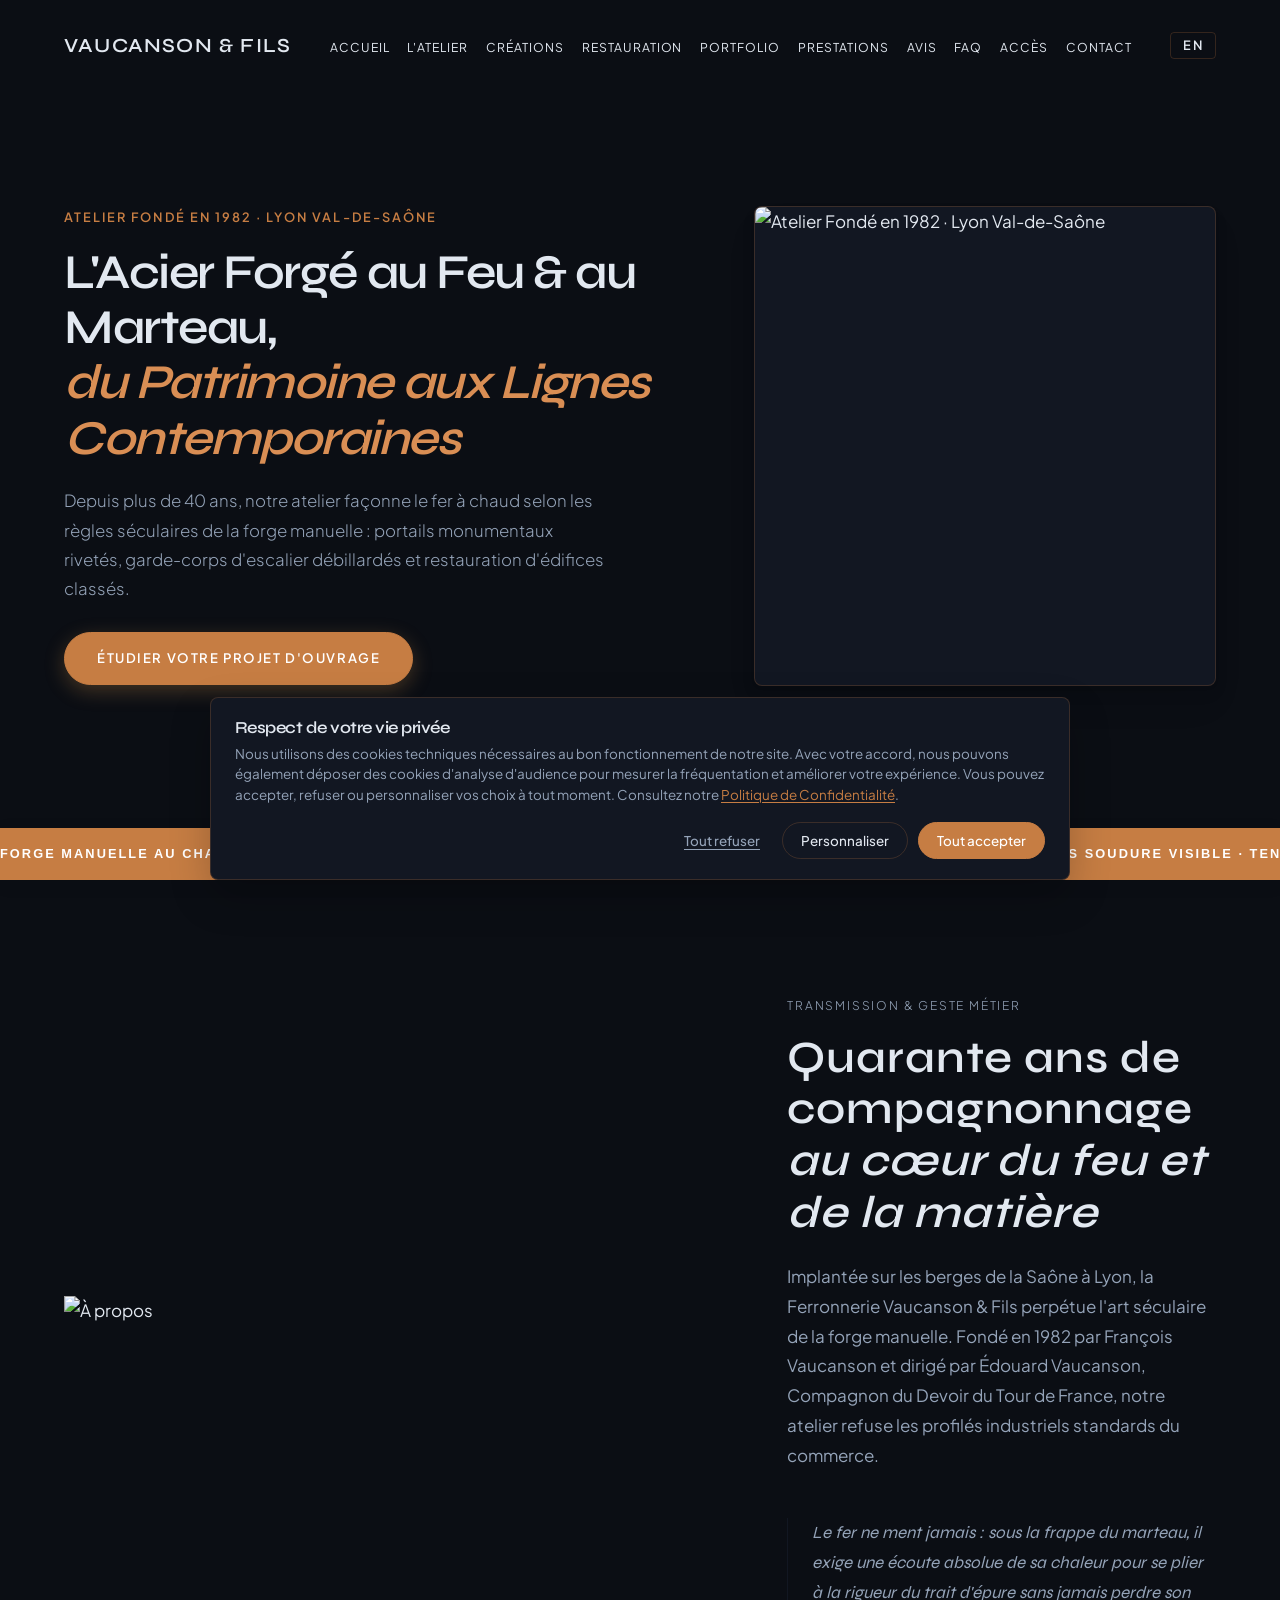
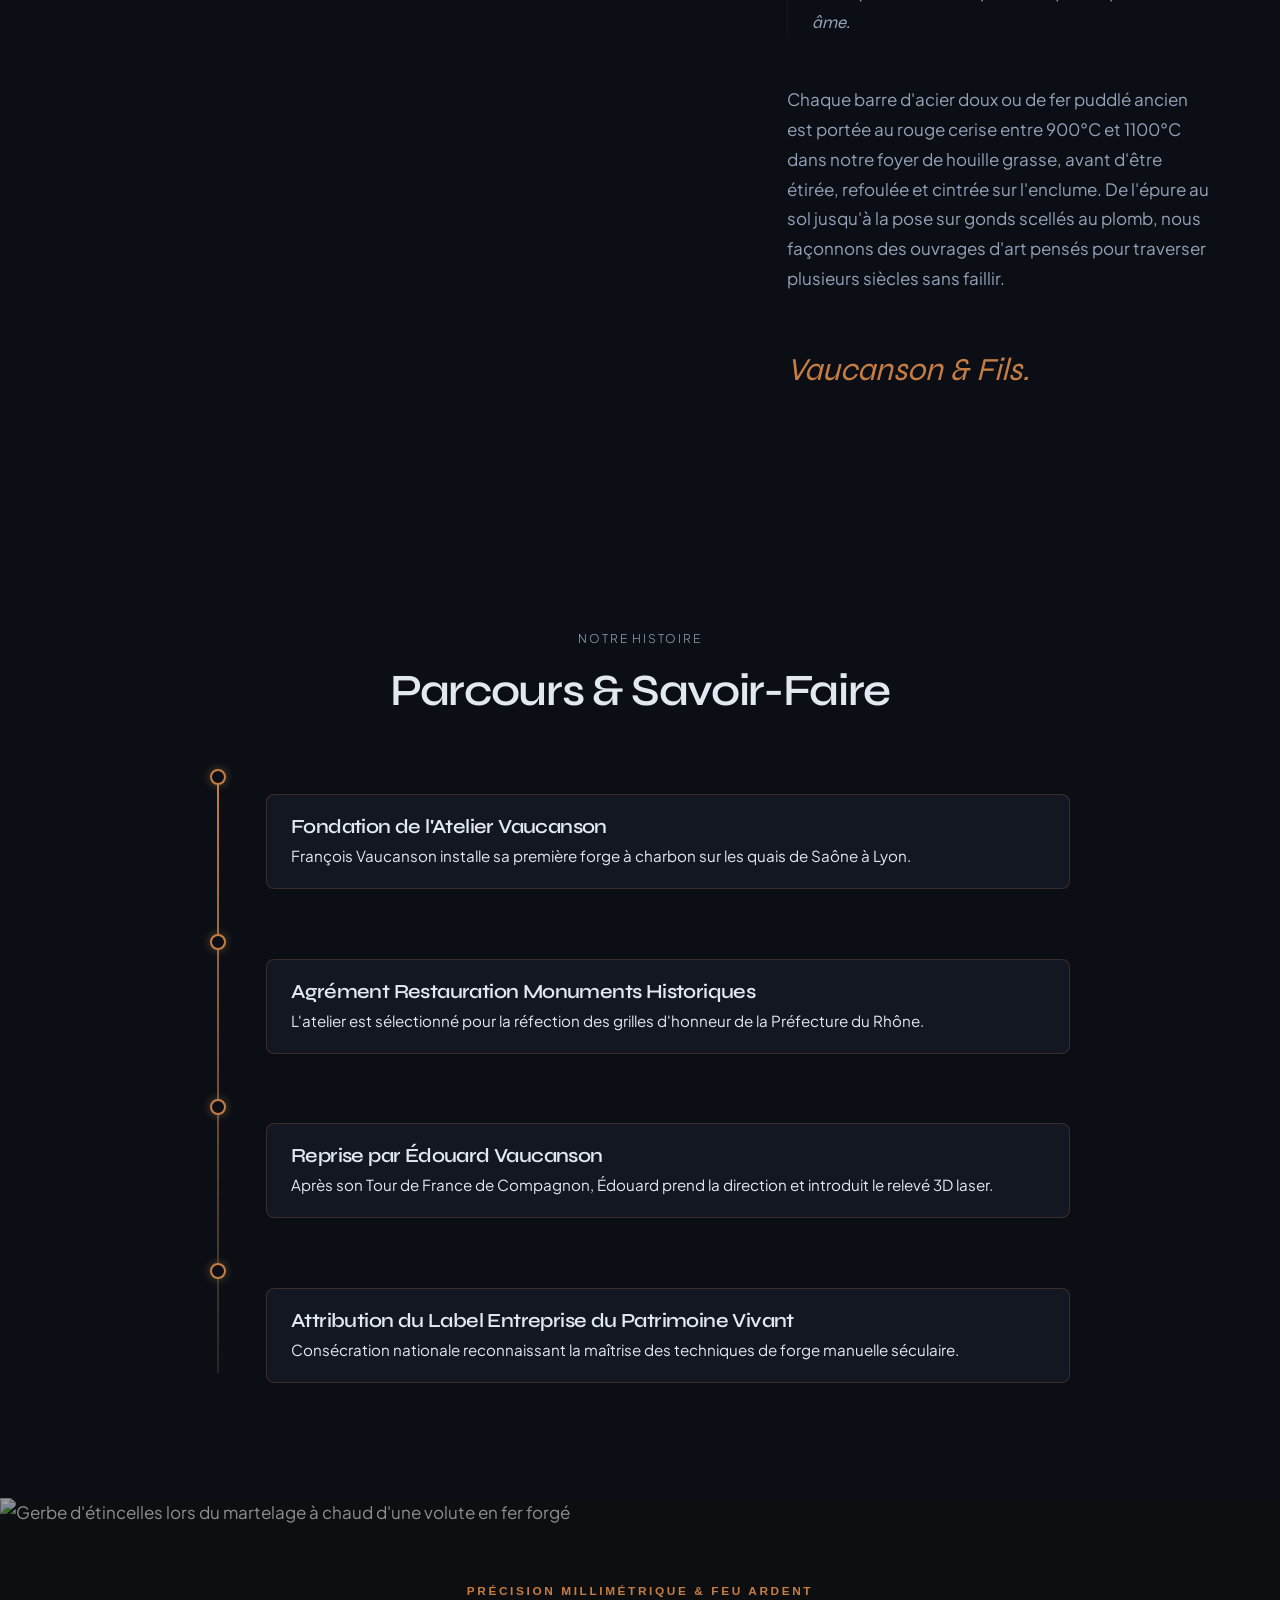
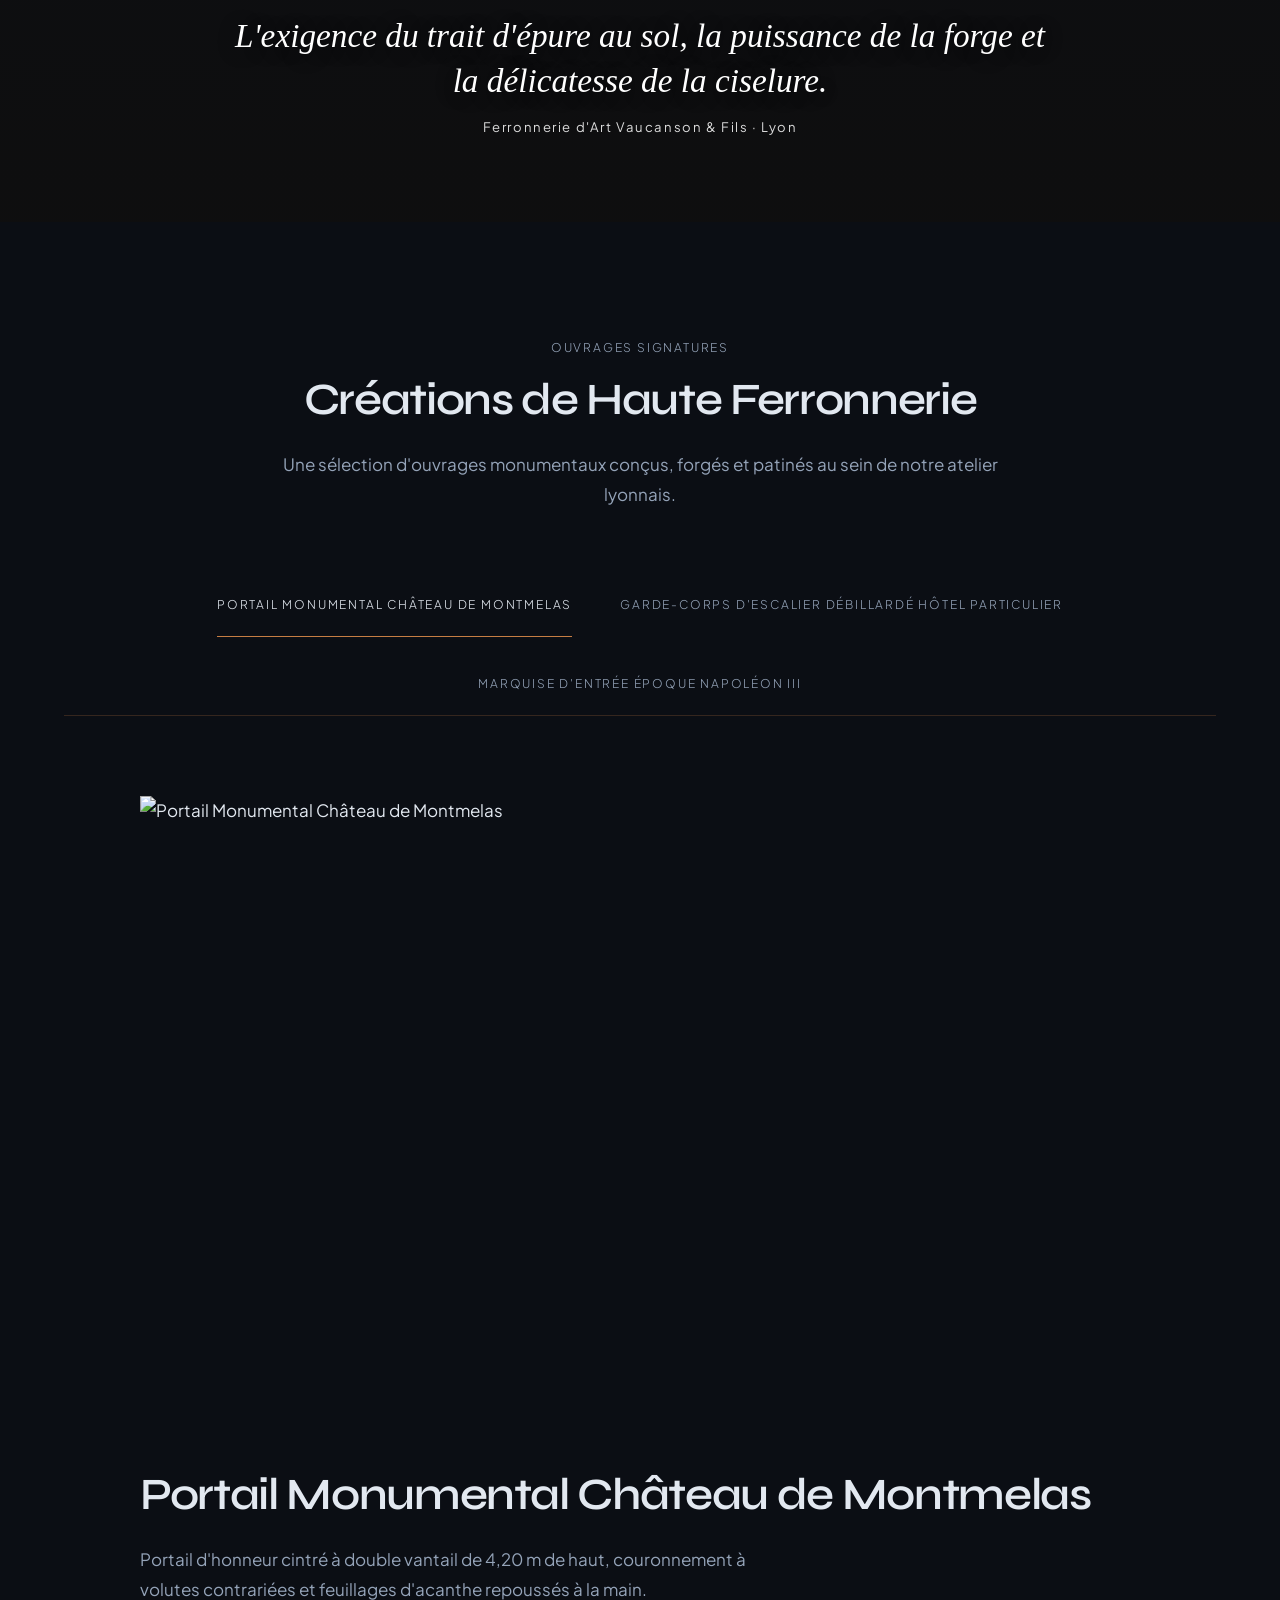
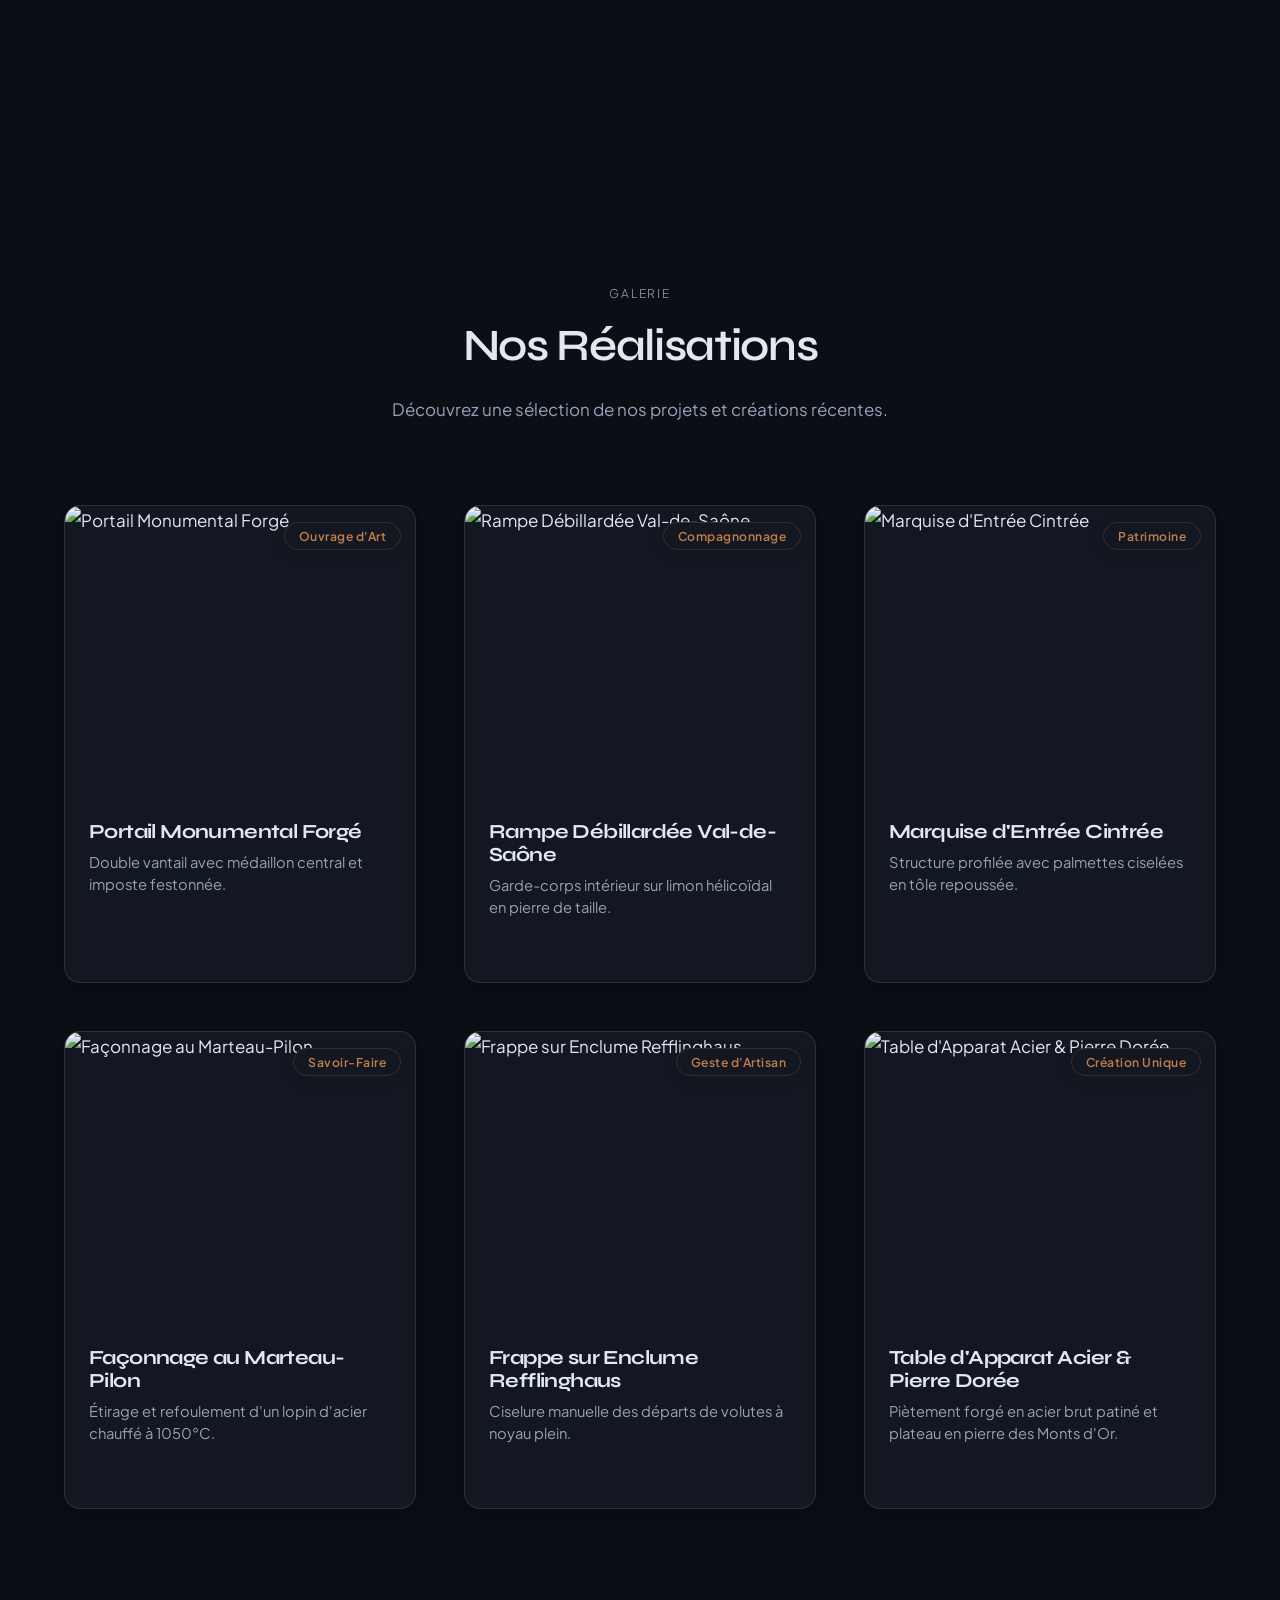
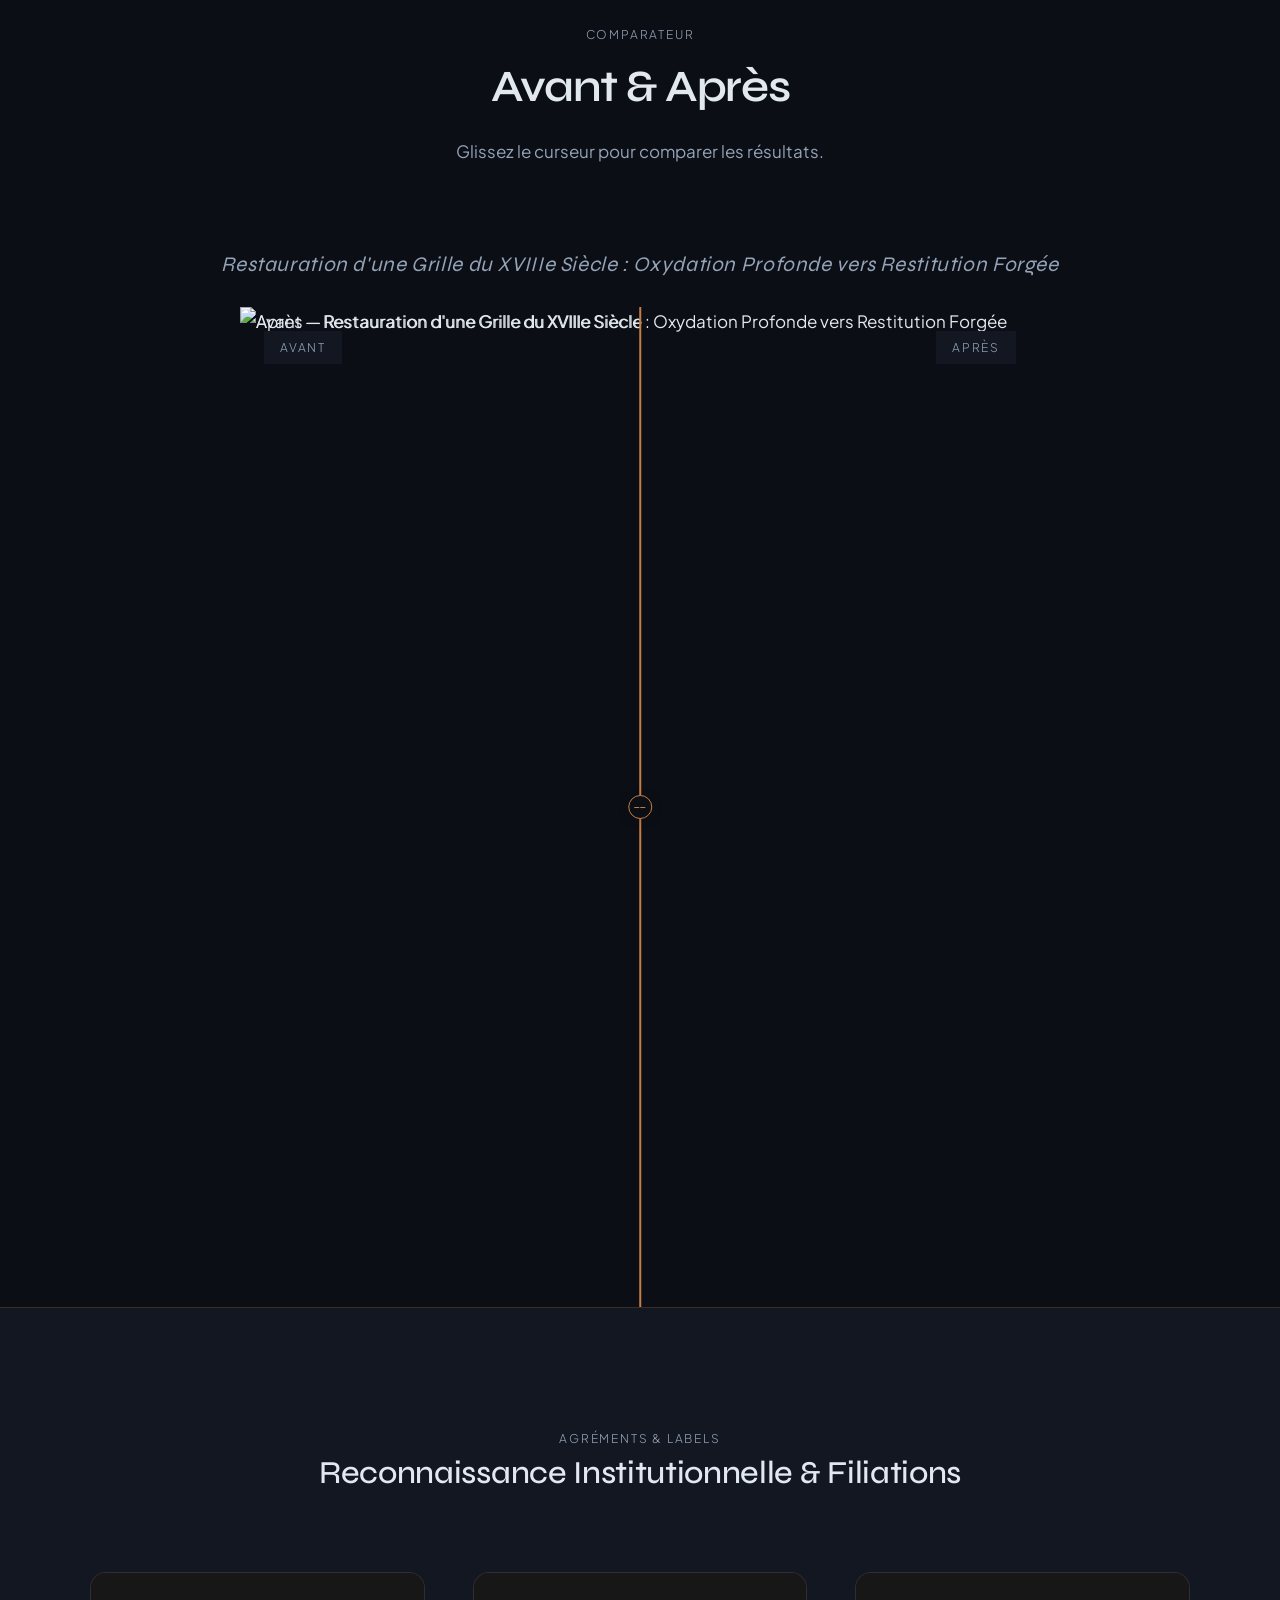
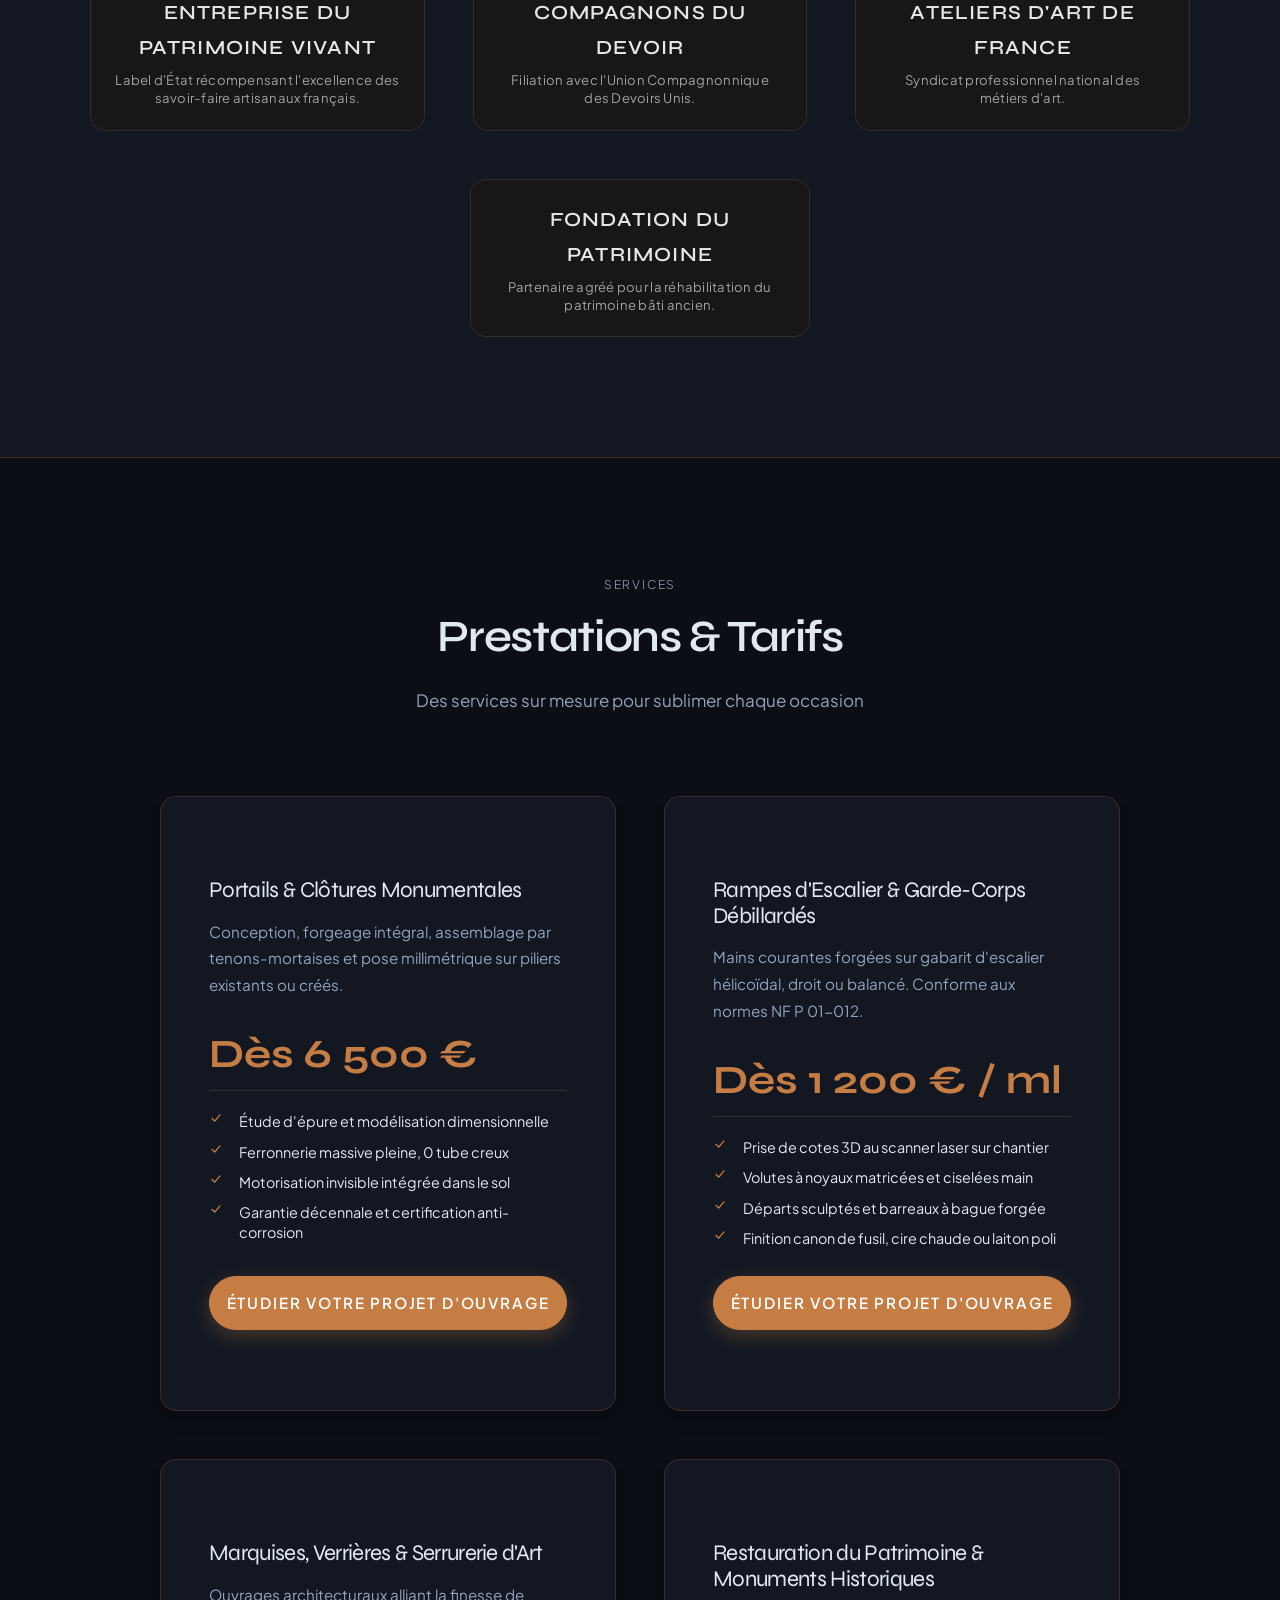
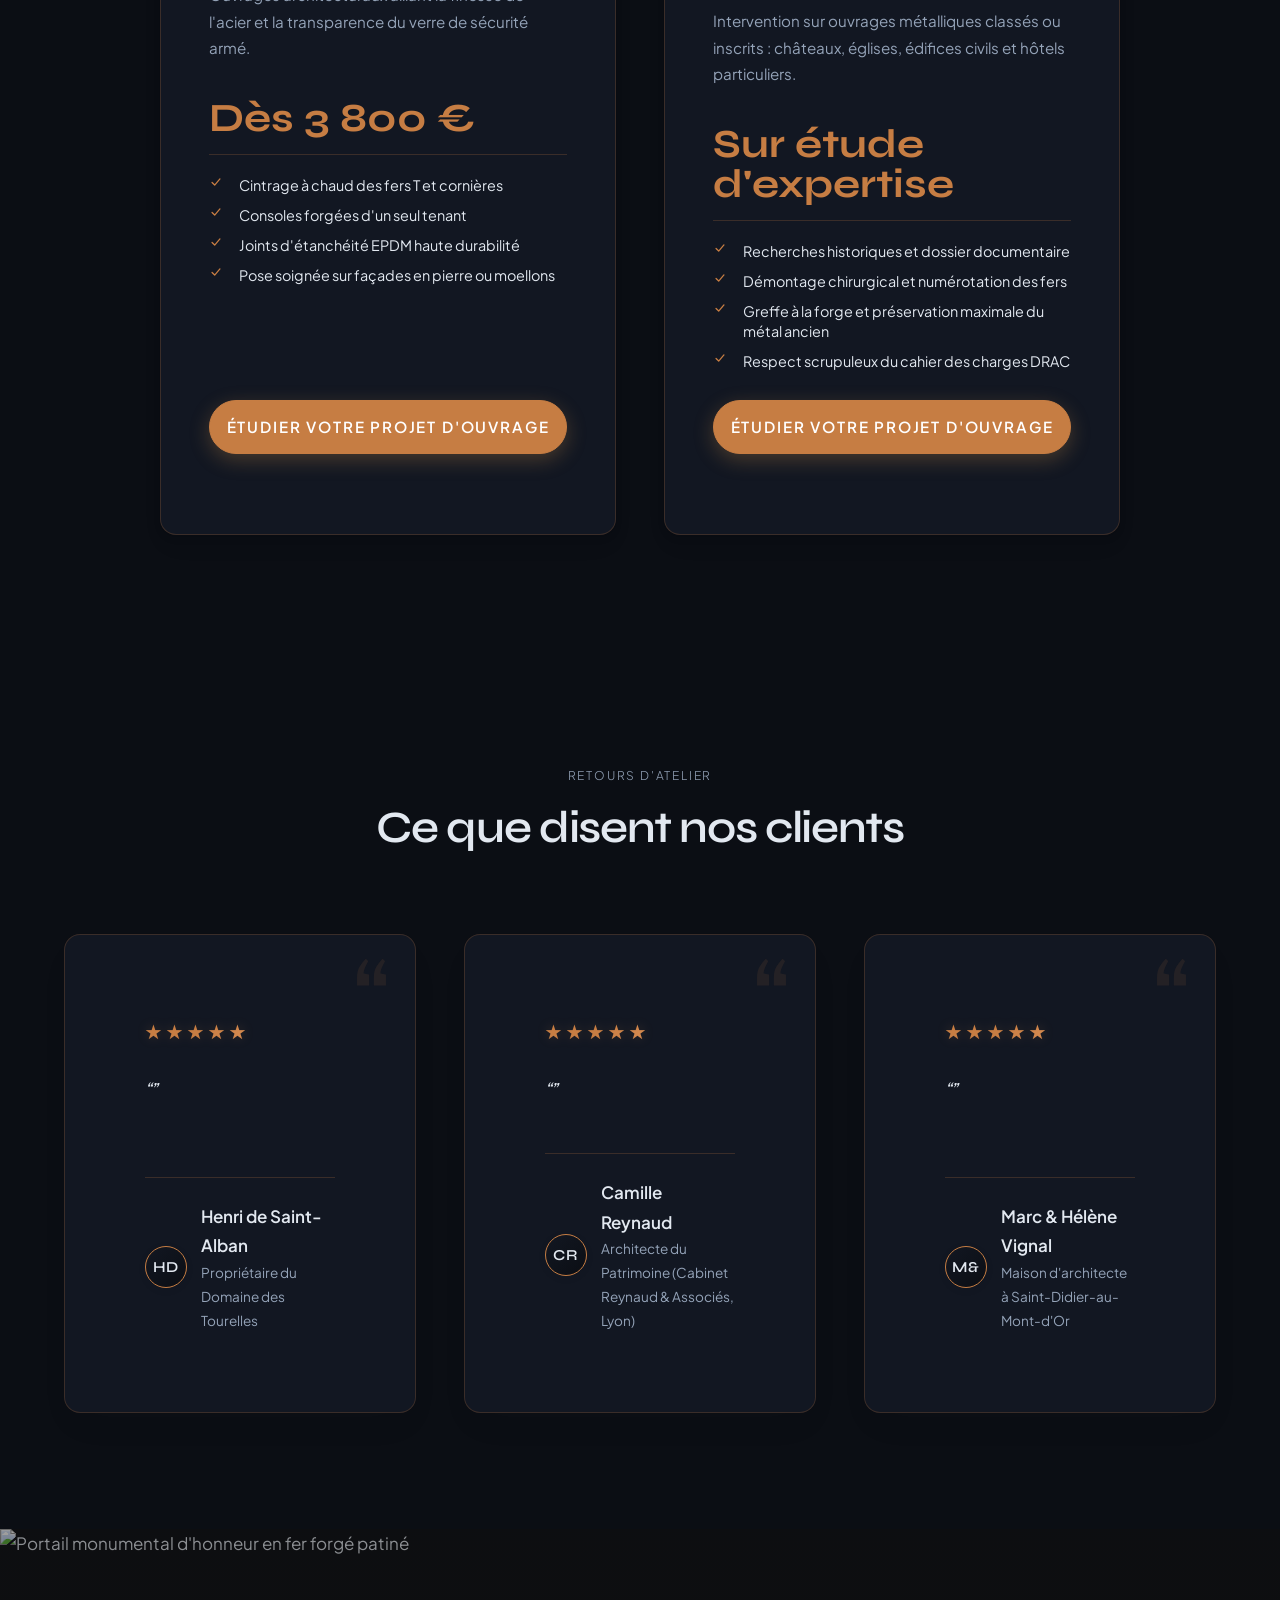
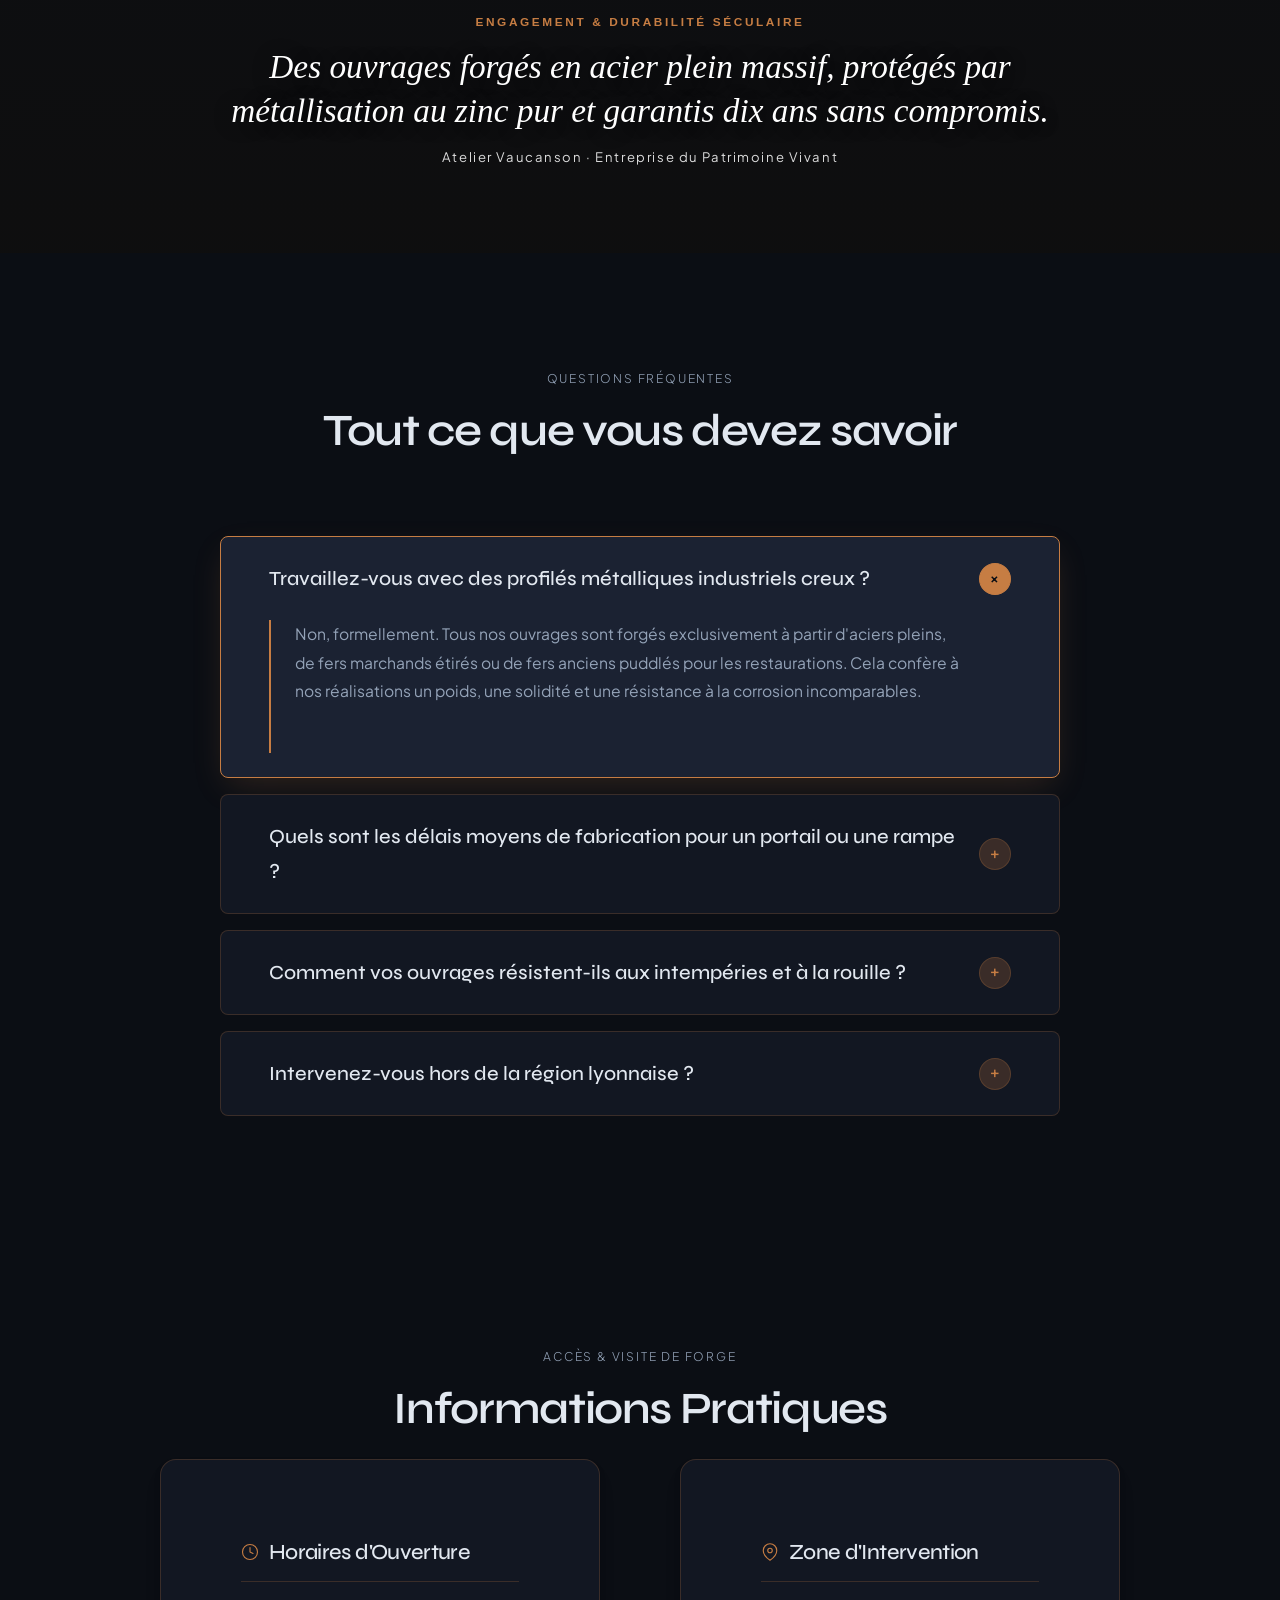
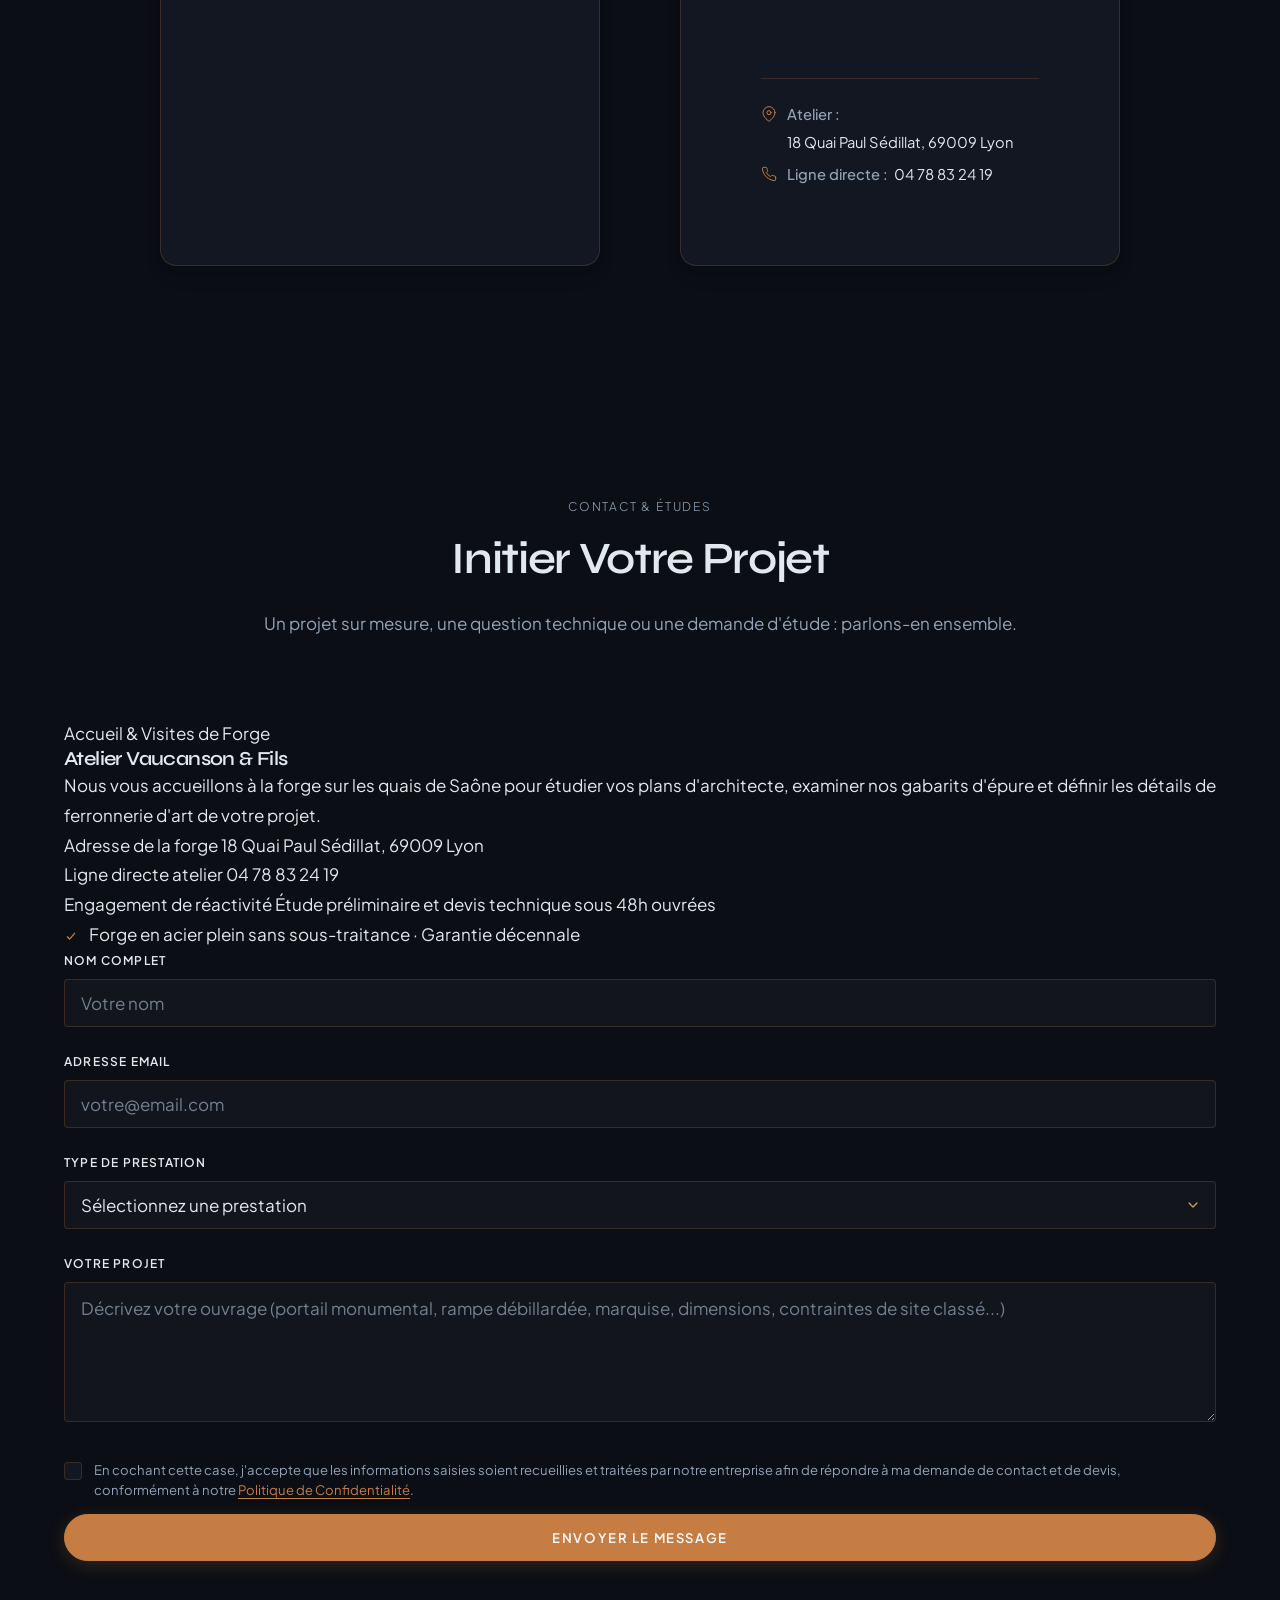
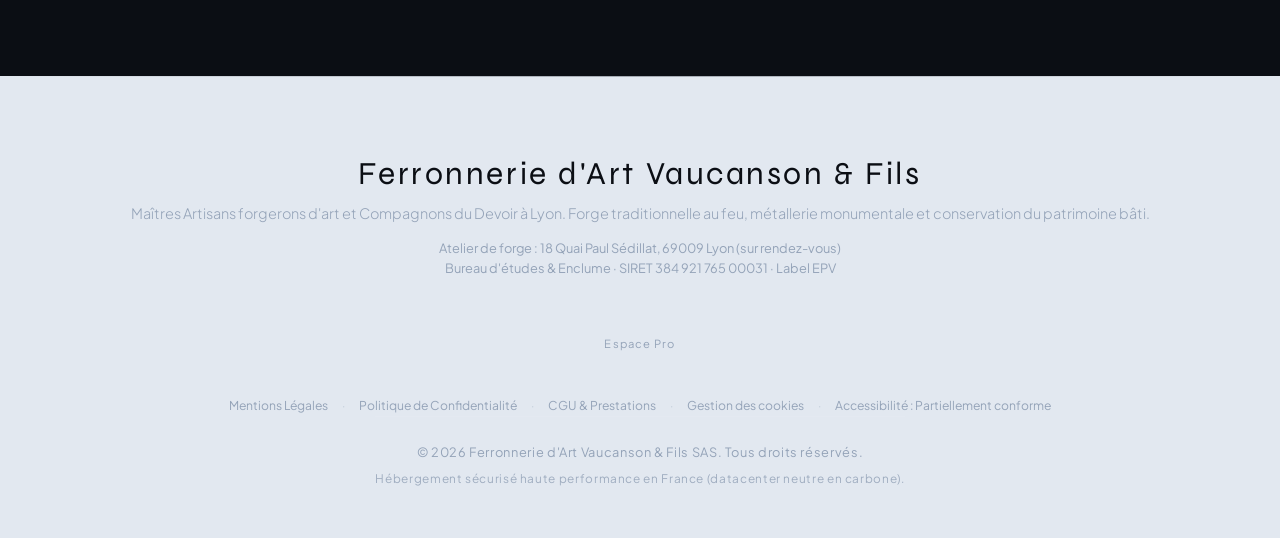
==== commit 9a6b0f2e: "Fix: remplacement de l image d exemple par une veritable photo de ferronnerie d art et securisation " ====
--- a/index.html
+++ b/index.html
@@ -286,8 +286,8 @@
          CINEMAGRAPH TRANSITION — BANNER 2 (Réassurance & Engagement)
     ═══════════════════════════════════ -->
     <div class="cine-banner" id="banderole-transition-2">
-        <img src="https://images.unsplash.com/photo-1513694203232-719a280e022f?auto=format&fit=crop&w=1920&q=80"
-             alt="Portail d'honneur en fer forgé patiné"
+        <img src="https://images.unsplash.com/photo-1534398079543-7ae6d016b86a?auto=format&fit=crop&w=1920&q=80"
+             alt="Portail monumental d'honneur en fer forgé patiné"
              loading="lazy">
         <div class="cine-banner-overlay"></div>
         <div class="cine-banner-content">
